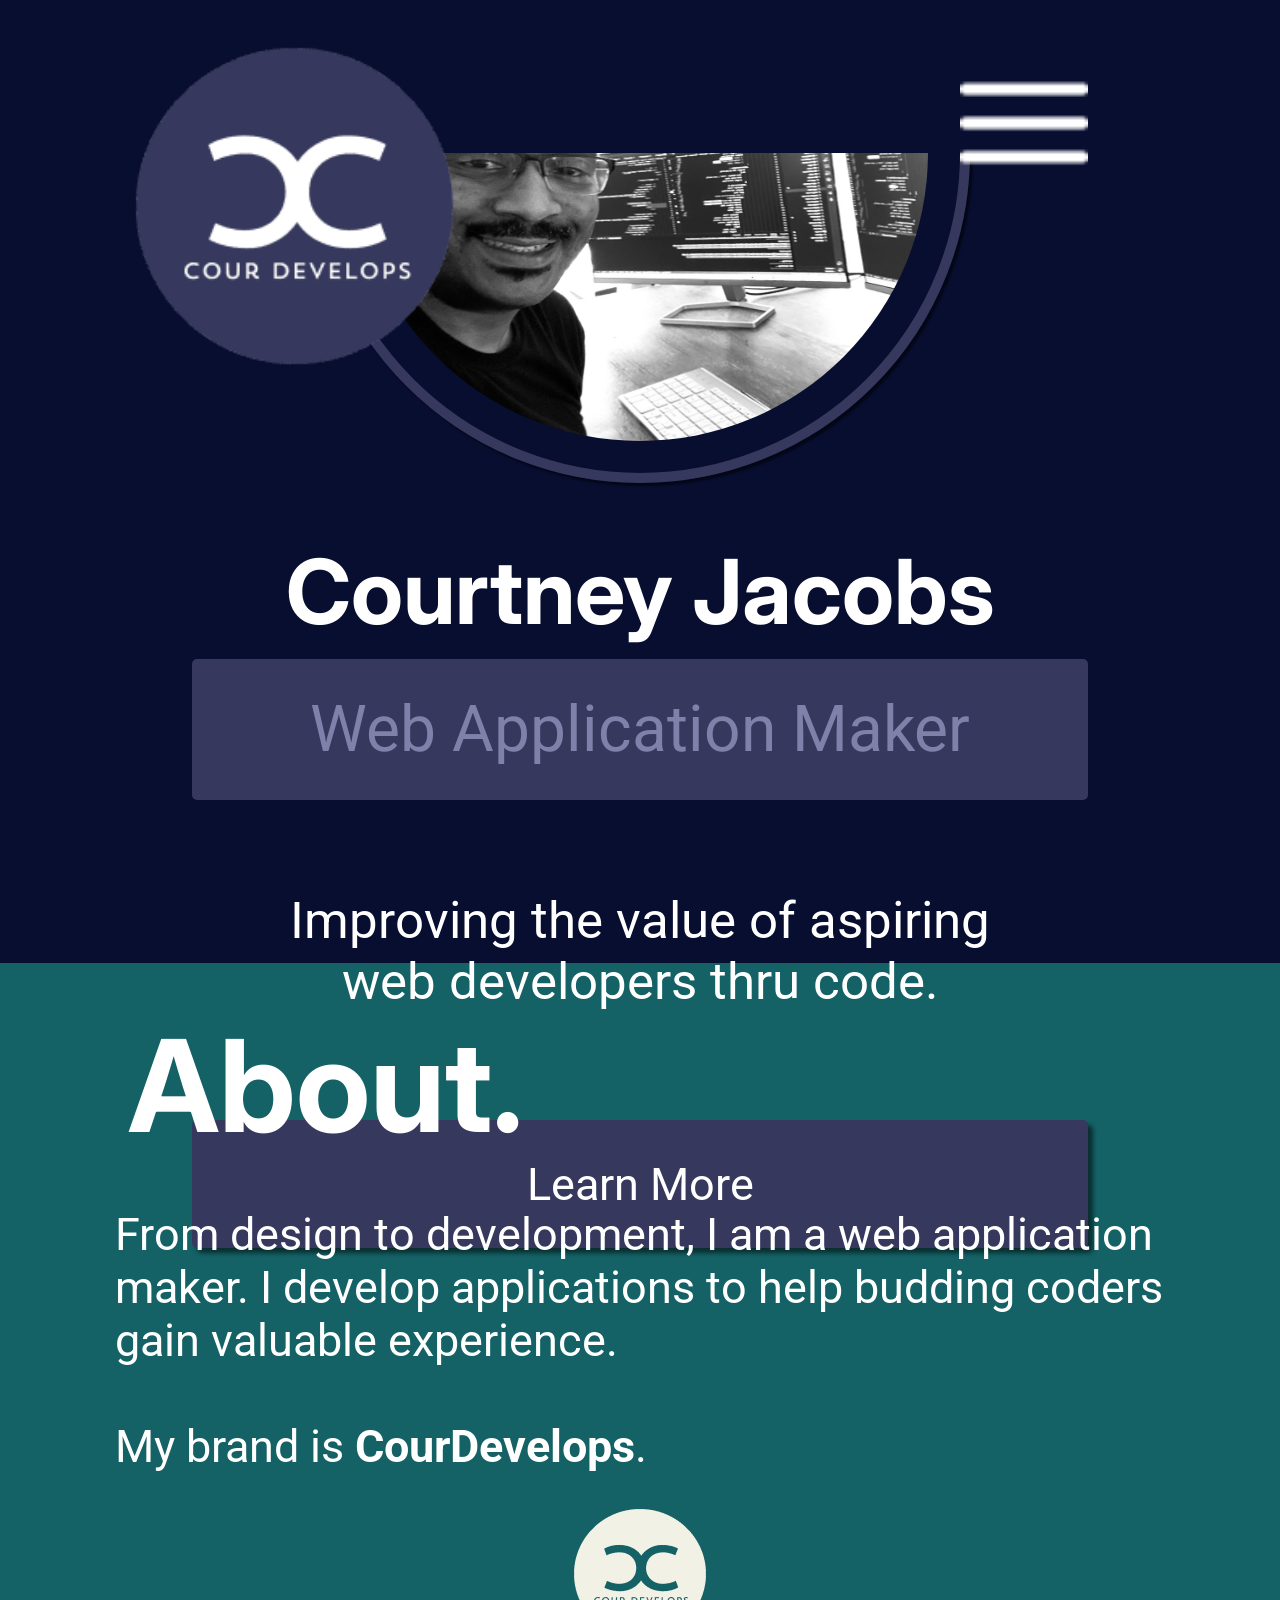
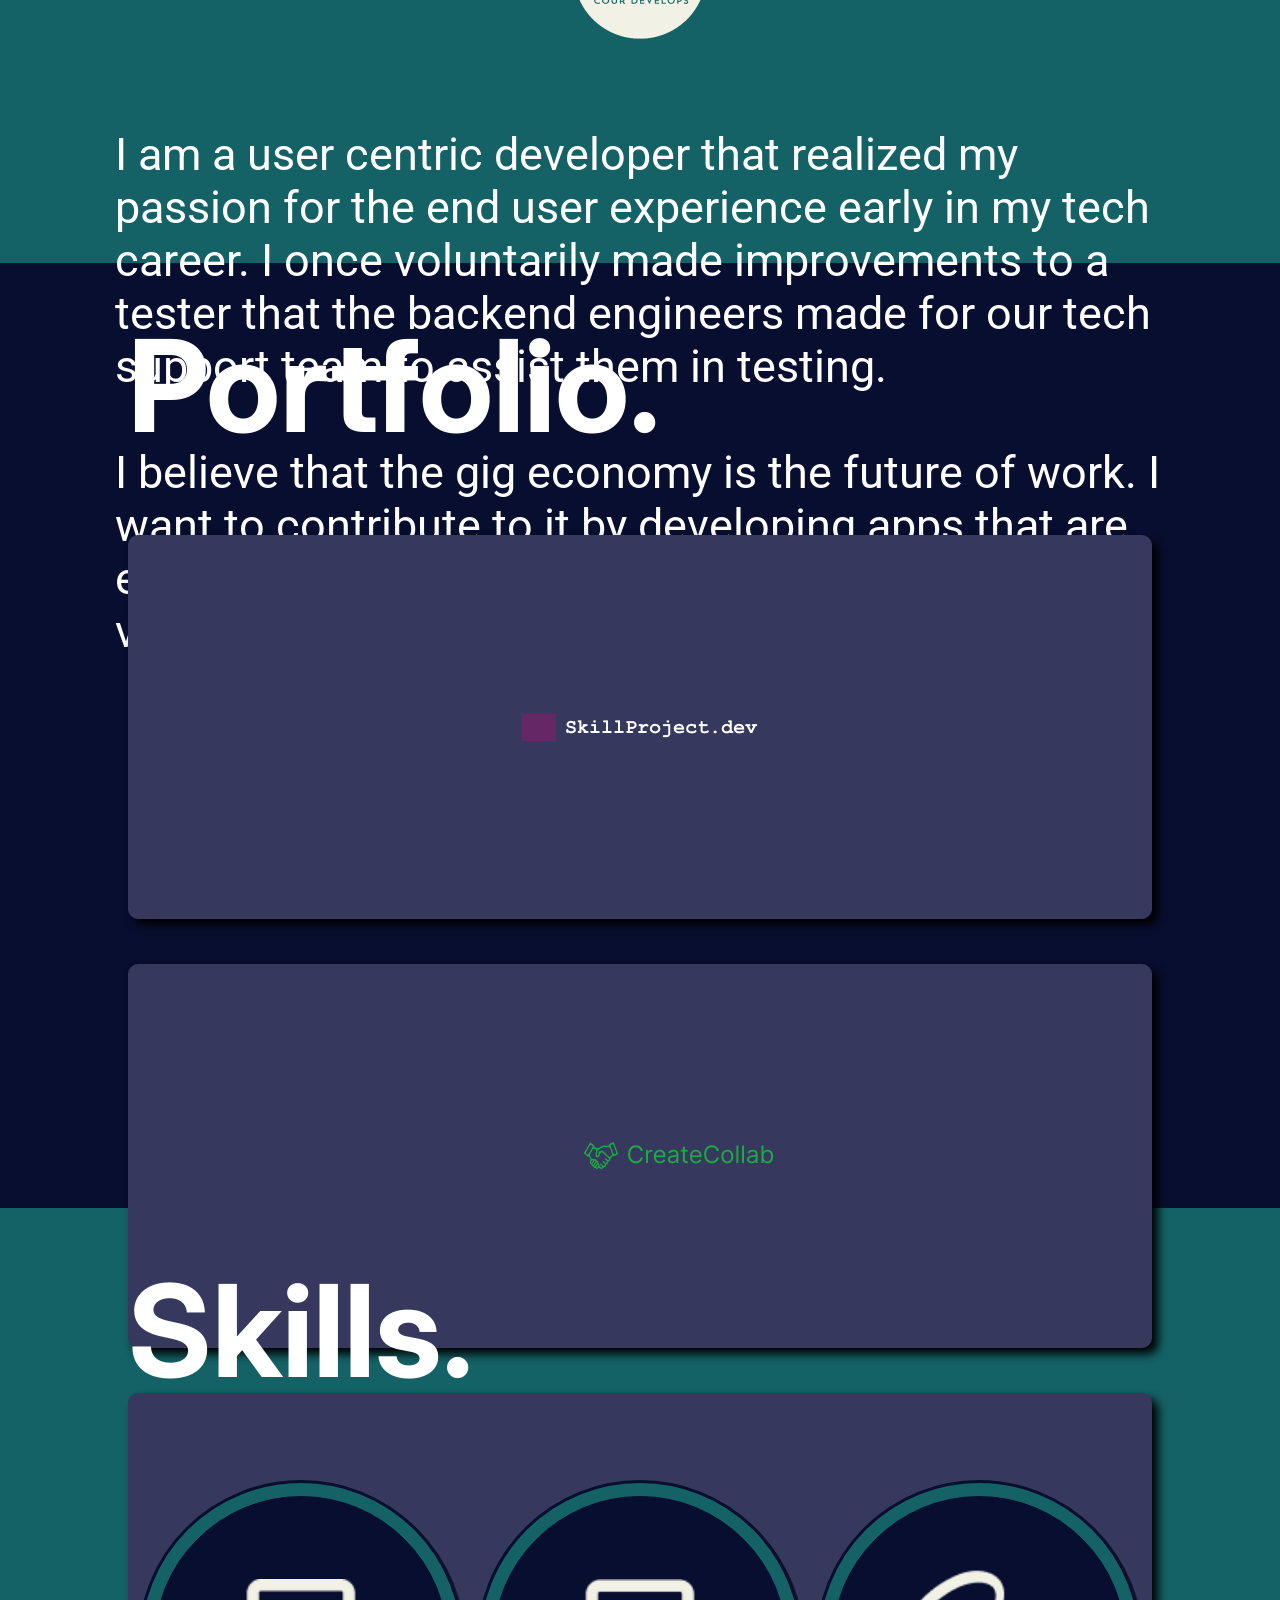
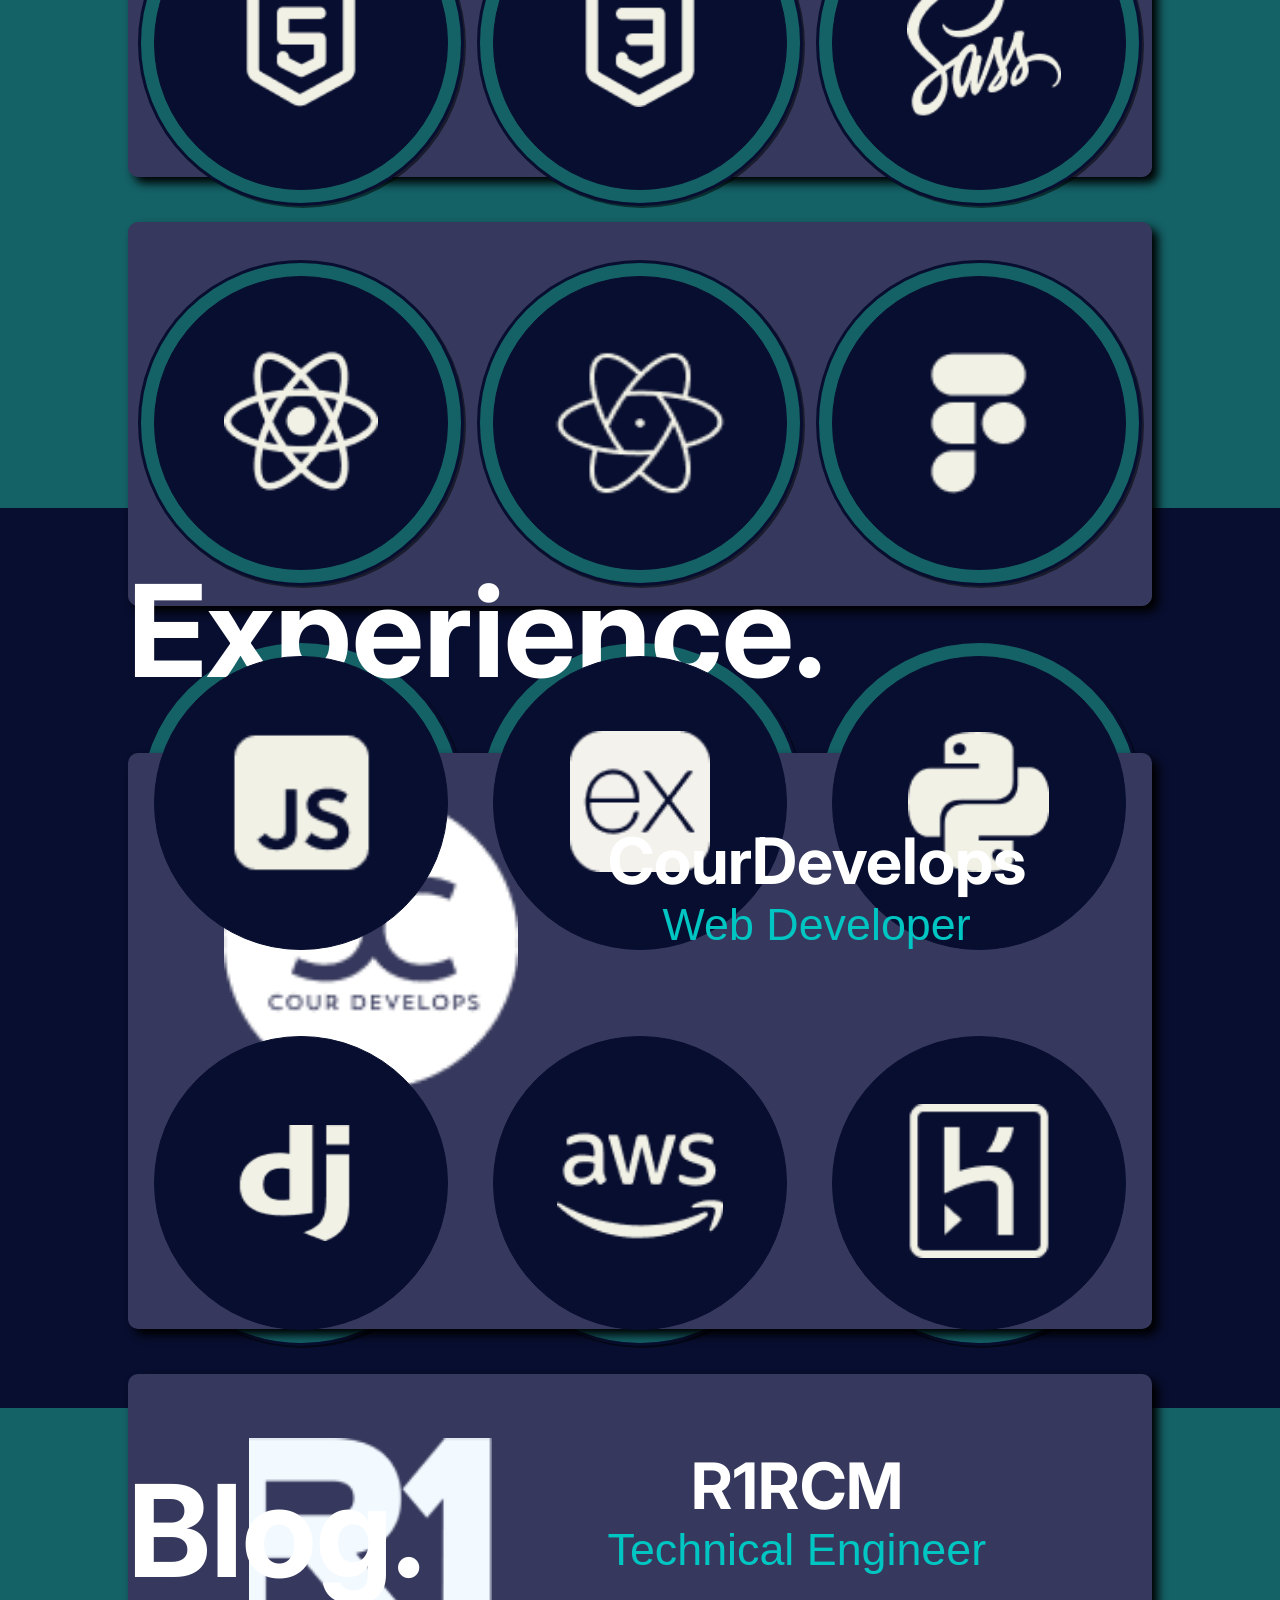
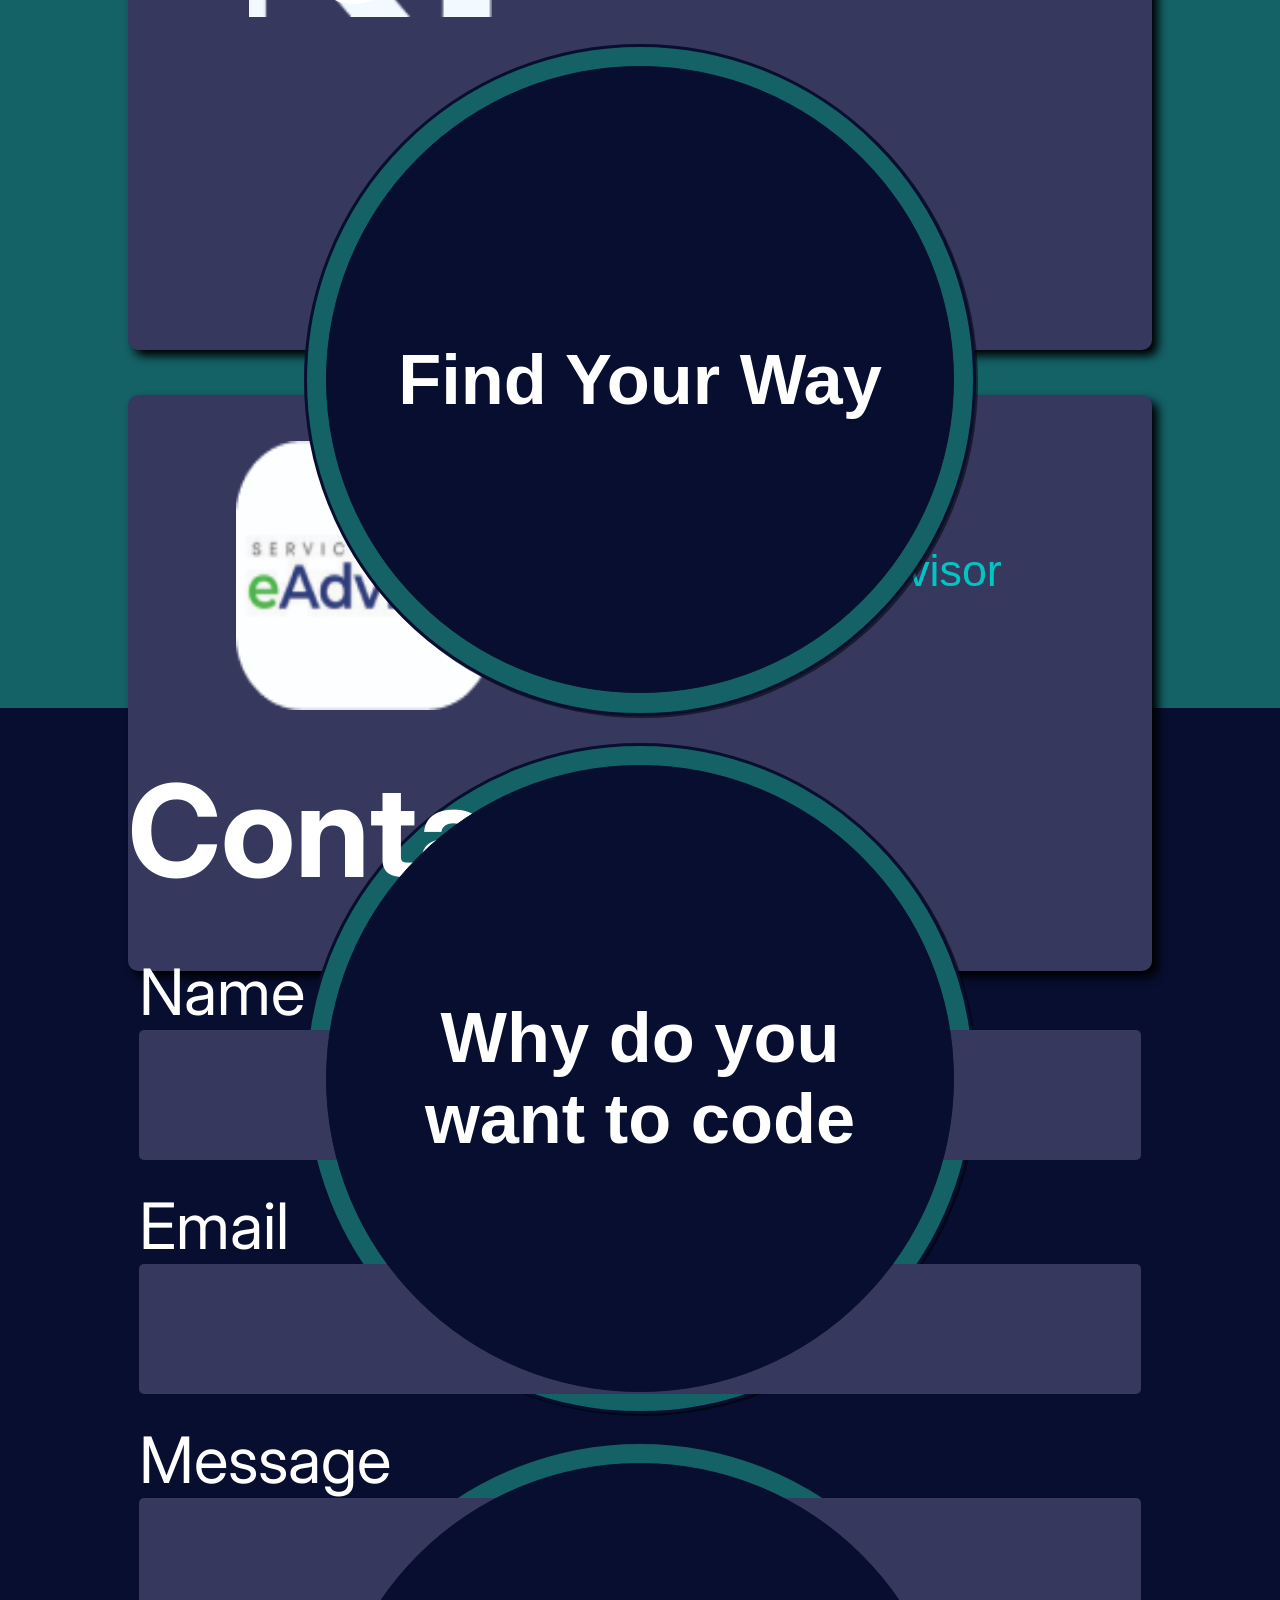
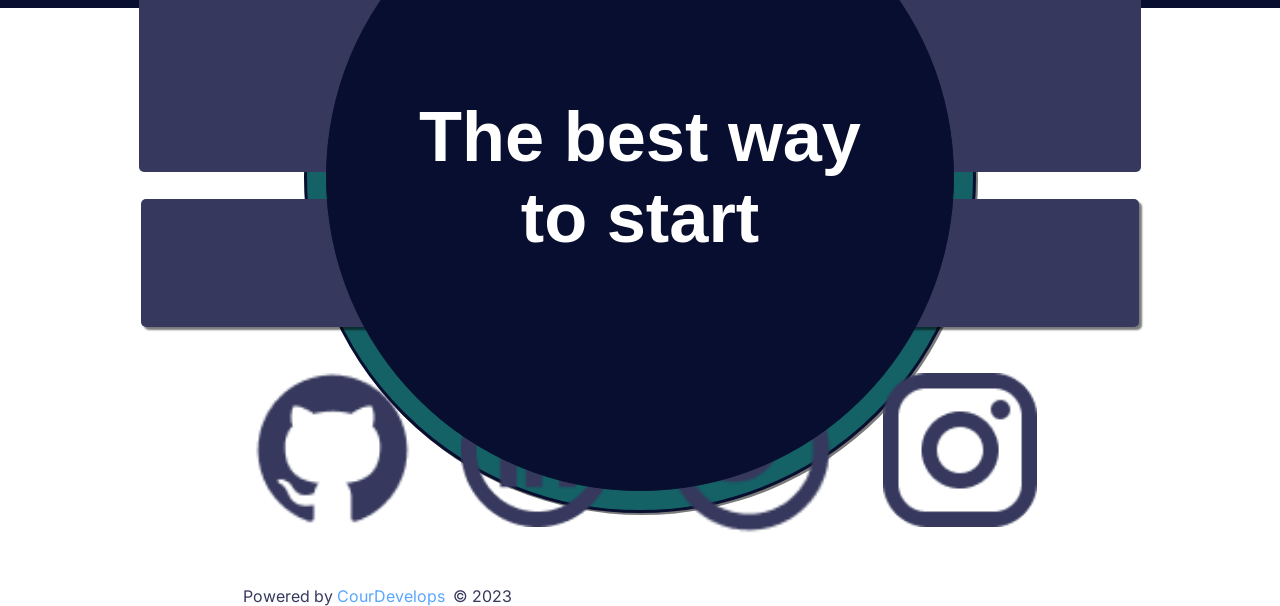
==== index.html @ bd3b2f65 "skills buttons done" ====
<!DOCTYPE html>
<html lang="en">
<head>
    <meta charset="UTF-8">
    <meta name="viewport" content="width=device-width, initial-scale=1.0">
    <title>Sticky NavBar</title>

    <!-- CSS -->
    <link rel="stylesheet" href="style.css">
</head>
<body class="whole_body">

    <div class="container" id="whole_page">
        <!-- The Navbars -->
        <!-- The Main NavBar -->
        <nav class="the_top_nav">
            <div class="nav_top_contents">
                <img src="./img/Courdevelops 4.png" id="courdevs_top_logo" alt="courdevs_top_logo">
                 <div class="you">
                    <p id="name">Courtney Jacobs</p>
                    <div class="desc_menu_box">
                        <p id="job_description">Web Application Maker</p>
                    </div>   
                </div>
                <img src="./img/hamburger.png" id="top_hamburger" alt="top_hamburger">
            </div>
        </nav>

        <!-- Section One -->
        <div class="section_one">
            <!-- <div class="home_page_logo">
                <img src="./img/Courdevelops 4.png" id="courdevs_top_logo" alt="courdevs_top_logo">
            </div> -->
            <div class="section_one_headshot">
                <img src="./img/headshot/screensshot2.jpg" id="home_headshot" alt="headshot">
                <div class="back_circle"></div>
            </div>
            <div class="section_one_content">
                <div class="home_name">
                    <h1>Courtney Jacobs</h1>
                </div>
                <div class="job_description">
                    <p>Web Application Maker</p>
                </div>
                <div class="my_mantra">
                    <p>Improving the value of
                        aspiring <br> web developers thru code.</p>
                </div>
                <button class="learn_more">
                    <a href="#about_section">Learn More</a>
                </button>
            </div>
        </div>
        <!-- Section Two -->
        <div class="section_two" id="about_section">
            <div class="section_two_top">
                <h1 class="about_title">About.</h1>
            </div>

            <div class="section_two_bottom">
                <!-- Content -->
                <div class="about_content">
                    <!-- <p>
                        From design to development.  I code to create apps that help those looking
                        to break into the tech industry gain valuable experience.
                    </p> -->

                    <p>From design to development, I am a web application maker.
                        I develop applications to help budding coders gain valuable
                        experience.  
                    </p>

                    <!-- <p>Ever since I made my first crypto price scrapper with Python
                        I was hooked on web development.  Since then I've taught myself
                        the span of web development, mostly frontend. 
                    </p> -->
                    <br>
                    <p>
                        My brand is <b>CourDevelops</b>.
                    </p>
                    <!-- CourDevs Logo Div -->
                    <!-- Logo -->
                    <div class="about_page_Logo">
                        <img src="./img/CourdevelopsAbout.png" alt="CourDevelops">
                    </div>
                    <!-- Para One -->
                    <!-- <p>I'm a liason between the technical staff and non-technical staff.</p><br> -->
                    <!-- Para Two -->
                    <!-- <p>Attained my bachelors degree in computer science in 2016.
                        taught my self and invested in my learning and building
                        projects every day over the last 3 years.
                    </p> -->
                    <p>
                        <br>
                        I am a user centric developer that realized my passion for the end user experience
                        early in my tech career. I once voluntarily made improvements to a tester that the 
                        backend engineers made for our tech support team to assist 
                        them in testing. <br><br> I believe that the gig economy is the future of work. 
                        I want to contribute to it by developing apps that are easy to use 
                        and help budding web developers gain valuable work experience.
                    </p>
                </div>

                <!-- Download Resume Div -->
                <div class="resume_button_div">   
                    <a target="_blank" href="https://drive.google.com/file/d/1fNGMQrfBj7duj0bHxjabPN9FZ5sEQWxp/view?usp=drive_link" id="dload_resume">Download Resume</a>             
                </div>
            </div>
        </div>
        <!-- Section Three -->
        <div class="section_three">
            <div class="section_three_top">
                <h1 class="about_title">Portfolio.</h1>
            </div>
            
            <div class="section_three_bottom">
                <div class="portfolio_squares">
                    <!-- The Project Descriptions -->
                    <!-- /////////////////////////////////////// -->
                    <!-- /////////////////////////////////////// -->
                    <!-- /////////////////////////////////////// -->
                    <!-- /////////////////////////////////////// -->
                    <!-- /////////////////////////////////////// -->
                    <!-- /////////////////////////////////////// -->
                    <!-- /////////////////////////////////////// -->
                     <!-- App 1 Description -->
                     <div class="app1content">
                        <div class="app1description">
                            <!-- The App Logo -->
                            <header class="app1_logo">
                                <img src="/img/Projects/SkillProjectLogo.png" id="skill_project_img" alt="skill_project">
                            </header>
                            <!-- The App description -->
                            <div class="app1_description">
                                <p>This is an app that does cool stuff</p>
                            </div>
                            <!-- The App tech circles -->
                            <div class="app1_technologies">
                                <p>Technologies Used:</p>
                                <div class="technology_circles_portfolio">
                                    <div class="tech_1">
                                        <img src="/img/petiteicons/petitereact.png" class="react_app1" alt="react">
                                        <p class="app_circle_descriptions">React</p>
                                    </div>
                                    <div class="tech_2">
                                        <img src="/img/petiteicons/petiteexpressjs.png" id="express_tech_circle" alt="react">
                                        <p class="app_circle_descriptions">Express</p>
                                    </div>
                                    <div class="tech_3">
                                        <img src="/img/petiteicons/petitefirebase.png" class="react_app1" alt="react-native">
                                        <p class="app_circle_descriptions">Firebase</p>
                                    </div>
                                </div>
                            </div>
                            <!-- The App Accomplishments -->
                            <div class="app1_accomplishments">
                                <div class="accomp_list">
                                    <ul>
                                        <li id="accomp_header">Accomplishments:</li>
                                        <li>First Accomplishment</li>
                                        <li>Second Accomplishment</li>
                                        <li>Third Accomplishment</li>
                                        <li>Fourth Accomplishment</li>
                                        <li>Fifth Accomplishment</li>
                                    </ul>
                                </div>
                            </div>
                            <!-- The App Links -->
                            <div class="app1_links">
                                <!-- Github Circle -->
                                <a href="#" class="github_link">
                                    <img src="/img/socials/GreenSocials/github_green.png" id="github_app_link" alt="github">
                                </a>
                                <!-- Link Circle -->
                                <a href="#" class="link_link">
                                    <img src="/img/socials/GreenSocials/world_link_green.png" id="link_app_link" alt="link">
                                </a>
                            </div>
                        </div>
                        <!-- Back Arrow -->
                        <button class="app1_back_arrow">
                            <img src="/img/arrows/grey_back_arrow.png" id="back_arrow" alt="back_arrow">
                        </button>
                    </div>
                    <!-- /////////////////////////////////////// -->
                    <!-- /////////////////////////////////////// -->
                    <!-- /////////////////////////////////////// -->
                    <!-- /////////////////////////////////////// -->
                    <!-- /////////////////////////////////////// -->
                    <!-- /////////////////////////////////////// -->
                    <!-- /////////////////////////////////////// -->
                    <!-- App 2 Description -->
                    <div class="app2content">
                        <div class="app2description">
                            <p>App 2 Description</p>
                        </div>
                    </div>
                    <!-- App 3 Description -->
                    <div class="app3content">
                        <div class="app3description">
                            <p>App 3 Description</p>
                        </div>
                    </div>
                    <!-- App 4 Description -->
                    <div class="app4content">
                        <div class="app4description">
                            <p>App 4 Description</p>
                        </div>
                    </div>
                    <!-- The Project Squares -->
                    <!-- App 1 Button -->
                    <!-- /////////////////////////////////////// -->
                    <!-- /////////////////////////////////////// -->
                    <!-- /////////////////////////////////////// -->
                    <!-- /////////////////////////////////////// -->
                    <!-- /////////////////////////////////////// -->
                    <!-- /////////////////////////////////////// -->
                    <!-- /////////////////////////////////////// -->
                    <button class="portfolio_square" id="app_1">
                        <!-- App 1 Top -->
                        <div class="app">
                            <img src="./img/Projects/SkillProjectLogo.png" id="skill_project" alt="skill_project">
                        </div>
                    </button>
                    <button class="portfolio_square" id="app_2">
                        <div class="app">
                            <img src="./img/Projects/CreateCollab.png" id="create_collab" alt="create_collab">
                        </div>
                    </button>
                    <button class="portfolio_square" id="app_3">
                        <div class="app">
                            <img src="./img/Projects/MSY.png" id="msy" alt="MSY">
                        </div>
                    </button>
                    <button class="portfolio_square" id="app_4">
                        <div class="app">
                            <img src="./img/Projects/WorkflowApp.png" id="workflow_app" alt="workflow_app">
                        </div>
                    </button>
                </div>
            </div>
        </div>
        <!-- Section Four -->
        <div class="section_four">
            <div class="section_four_top">
                <h1 class="skills_title">Skills.</h1>
            </div>

            <div class="section_four_bottom">

                <!-- Responsive Design Div -->
                <div class="responsive_design_div">
                    <!-- Skills Circles Div -->
                    <div class="responsive_design_circles">

                        <!-- HTML Circles -->
                        <div class="skill_circle">
                            <!-- Outer Background Circle -->
                                <!-- Green w Blue Border -->
                            <div class="skill_back"></div>
                            <!-- Front HTML -->
                                 <!-- Blue -->
                            <button class="skill_front" id="html_skill">
                                <img src="./img/skills/frontend/whiteicons/html52.png" class="shield" id="html" alt="html">
                                <div id="html_description">HTML5</div>
                            </button>
                        </div>

                        <!-- CSS -->
                        <div class="skill_circle">
                            <!-- Outer Background Circle -->
                                <!-- Green w Blue Border -->
                            <div class="skill_back"></div>
                            <!-- Front CSS -->
                                 <!-- Blue -->
                            <button class="skill_front" id="css_skill">
                                <img src="./img/skills/frontend/whiteicons/css32.png" class="shield" id="css" alt="css">
                                <div id="css_description">CSS3</div>
                            </button>
                        </div>

                        <!-- SASS -->
                        <div class="skill_circle">
                            <!-- Outer Background Circle -->
                                <!-- Green w Blue Border -->
                            <div class="skill_back"></div>
                            <!-- Front SASS -->
                                 <!-- Blue -->
                            <button class="skill_front" id="sass_skill">
                                <img src="./img/skills/frontend/whiteicons/sass2.png" id="sass" alt="sass">
                                <div id="sass_description">Sass</div>
                            </button>
                        </div>
                    </div>
                    
                        <!-- Responsive Design Title and UnderLine -->
                        <!-- <div class="responsive_design_underline"> -->
                            <!-- Title -->
                            <!-- <div class="responsive_title_div">
                                <p class="responsive_title">Responsive Design</p>
                                <hr class="skills_underline"></hr>
                            </div> -->
                        <!-- </div> -->
                    
                </div>

                <!-- User Interface Div -->
                <div class="user_interface_div">
                    <!-- Skills Circles Div Two -->
                    <div class="user_interface_circles">
                        <!-- REACT Circle -->
                        <div class="skill_circle">
                            <!-- Outer Background Circle -->
                                <!-- Green w Blue Border -->
                            <div class="skill_back"></div>
                            <!-- Front REACT -->
                                 <!-- Blue -->
                            <button class="skill_front" id="react_skill">
                                <img src="./img/skills/frontend/whiteicons/react.png" id="react" alt="reactjs">
                                <div id="react_description">React</div>
                            </button>
                        </div>

                        <!-- NATIVE -->
                        <div class="skill_circle">
                            <!-- Outer Background Circle -->
                                <!-- Green w Blue Border -->
                            <div class="skill_back"></div>
                            <!-- Front NATIVE -->
                                 <!-- Blue -->
                            <button class="skill_front" id="react_native_skill">
                                <img src="./img/skills/frontend/whiteicons/native.png" id="react_native" alt="native">
                                <div id="react_native_description">React <br> Native</div>
                            </button>
                        </div>

                        <!-- FIGMA -->
                        <div class="skill_circle">
                            <!-- Outer Background Circle -->
                                <!-- Green w Blue Border -->
                            <div class="skill_back"></div>
                            <!-- Front SASS -->
                                 <!-- Blue -->
                            <button class="skill_front" id="figma_skill">
                                <img src="./img/skills/frontend/whiteicons/figma.png" id="figma" alt="figma">
                                <div class="description" id="figma_description">Figma</div>
                            </button>
                        </div>
                    </div>
                     <!-- User Interface Title and UnderLine -->
                     <!-- <div class="user_interface_underline"> -->
                        <!-- Title -->
                        <!-- <div class="user_interface_div">
                            <p class="user_interface_title">User Interface</p>
                            <hr class="skills_underline"></hr>
                        </div> -->
                    <!-- </div> -->
                </div>

                <!-- Scripting Div -->
                <div class="scripting_div">
                    <!-- Skills Circles Div Three -->
                    <div class="scripting_circles">
                        <!-- JAVASCRIPT Circle -->
                        <div class="skill_circle">
                            <!-- Outer Background Circle -->
                                <!-- Green w Blue Border -->
                            <div class="skill_back"></div>
                            <!-- Front REACT -->
                                 <!-- Blue -->
                            <button class="skill_front" id="javascript_skill">
                                <img src="./img/skills/frontend/whiteicons/javascript.png" id="javascript" alt="javascript">
                                <div class="description" id="javascript_description">JavaScript</div>
                            </button>
                        </div>

                        <!-- EXPRESS JS -->
                        <div class="skill_circle">
                            <!-- Outer Background Circle -->
                                <!-- Green w Blue Border -->
                            <div class="skill_back"></div>
                            <!-- Front SASS -->
                                 <!-- Blue -->
                            <button class="skill_front" id="expressjs_skill">
                                <img src="./img/skills/backend/whiteicons/expressjs.png" id="expressjs" alt="expressjs">
                                <div id="expressjs_description">ExpressJS</div>
                            </button>
                        </div>

                        <!-- PYTHON -->
                        <div class="skill_circle" id="python_skill">
                            <!-- Outer Background Circle -->
                                <!-- Green w Blue Border -->
                            <div class="skill_back"></div>
                            <!-- Front PYTHON -->
                                 <!-- Blue -->
                            <button class="skill_front" id="python_skill">
                                <img src="./img/skills/backend/whiteicons/python.png" id="python" alt="python">
                                <div id="python_description">Python</div>
                            </button>
                        </div>
                    </div>

                    <!-- Scripting Title and UnderLine -->
                    <!-- <div class="user_interface_underline"> -->
                        <!-- Title -->
                        <!-- <div class="user_interface_div">
                            <p class="scripting_title">Scripting</p>
                            <hr class="skills_underline"></hr>
                        </div> -->
                    <!-- </div> -->
                </div>

                <!-- Backend -->
                <div class="backend_div">
                    <!-- Skills Circles Div Four -->
                    <div class="backend_circles">
                        <!-- DJANGO -->
                        <div class="skill_circle">
                            <!-- Outer Background Circle -->
                                <!-- Green w Blue Border -->
                            <div class="skill_back"></div>
                            <!-- Front DJANGO -->
                                <!-- Blue -->
                            <button class="skill_front" id="django_skill">
                                <img src="./img/skills/backend/whiteicons/django.png" id="django" alt="django">
                                <div id="django_description">Django</div>
                            </button>
                        </div>

                        <!-- HEROKU -->
                        <div class="skill_circle">
                            <!-- Outer Background Circle -->
                                <!-- Green w Blue Border -->
                            <div class="skill_back"></div>
                            <!-- Front AWS -->
                                <!-- Blue -->
                            <button class="skill_front" id="aws_skill">
                                <img src="./img/skills/backend/whiteicons/aws.png" id="aws" alt="aws">
                                <div id="aws_description">AWS</div>
                            </button>
                        </div>

                        <!-- AWS -->
                        <div class="skill_circle">
                            <!-- Outer Background Circle -->
                                <!-- Green w Blue Border -->
                            <div class="skill_back"></div>
                            <!-- Front HEROKU -->
                                <!-- Blue -->
                            <button class="skill_front" id="heroku_skill">
                                <img src="./img/skills/backend/whiteicons/heroku.png" id="heroku" alt="heroku">
                                <div id="heroku_description">Heroku</div>
                            </button>
                        </div>
                    </div>
                    <!-- Backend Title and UnderLine -->
                    <!-- <div class="backend_underline"> -->
                        <!-- Title -->
                        <!-- <div class="backend_div">
                            <p class="backend_title">Backend</p>
                            <hr class="skills_underline"></hr>
                        </div> -->
                    <!-- </div> -->
                </div>

            </div>
        </div>
        <!-- Section Five -->
        <div class="section_five">
            <div class="section_five_top">
                <h1 class="experience_title">Experience.</h1>
            </div>

            <div class="section_five_bottom">
                <!-- Experience Boxes -->
                <button class="experience_box" id="courdevelops_button">
                    <!-- Courdevs -->
                    <!-- Logo -->
                    <div class="courdevelops_logo">
                        <img src="./img/CourdevelopsWhite.png" id="courdevelops" alt="courdevelops">
                    </div>
                    <!-- Line -->
                    <!-- <div class="vl"></div> -->
                    <!-- Description -->
                    <div class="courdevelops_description">
                        <!-- Main Description -->
                        <div class="main_description">
                            <h1>CourDevelops</h1>
                            <p>Web Developer</p>
                        </div>
                        <!-- The Job Description -->
                        <div class="detailed_description">
                            <div class="courdevelops_dates">
                                <h1>Dates:</h1>
                                <p>March 2020 - Present</p>
                            </div>
                            <div class="courdevelops_duties">
                                <h1>Duties:</h1>
                                <p>SPA Development</p>
                                <p>UX/UI Design</p>
                                <p>APIs</p>
                            </div>
                        </div>
                    </div>
                </button>
                <button class="experience_box">
                    <!-- RCR1M -->
                    <!-- Logo -->
                    <div class="r1rcm_logo">
                        <img src="./img/experience/past jobs/R1 1.png" id="r1rcm" alt="r1rcm">
                    </div>
                    <!-- Line -->
                    <!-- <div class="vl" id="r1rcm_vl"></div> -->
                    <!-- Description -->
                    <div class="r1rcm_description">
                        <div class="main_description">
                            <h1>R1RCM</h1>
                            <p>Technical Engineer</p>
                        </div>
                    </div>
                </button>
                <button class="experience_box">
                    <!-- SLEA -->
                    <!-- Logo -->
                    <div class="slea_logo">
                        <img src="./img/experience/past jobs/SLEA.png" id="slea" alt="slea">
                    </div>
                    <!-- Line -->
                    <!-- <div class="vl"></div> -->
                    <!-- Description -->
                    <div class="slea_description">
                        <div class="main_description">
                            <h1>SLEA</h1>
                            <p>Technical Supervisor</p>
                        </div>
                    </div>
                </button>
            </div>
        </div>
        <!-- Section Six -->
        <div class="section_six">
            <div class="section_six_top">
                <h1 class="blog_title">Blog.</h1>
            </div>

            <div class="section_six_bottom">
                <!-- The Blog Slide Ins -->
                <!-- /////////////////////////////////////// -->
                <!-- /////////////////////////////////////// -->
                <!-- /////////////////////////////////////// -->
                <!-- /////////////////////////////////////// -->
                <!-- /////////////////////////////////////// -->
                <!-- /////////////////////////////////////// -->
                <!-- /////////////////////////////////////// -->
                <!-- BLOG 1 SLIDE IN -->
                <div class="blog1content">
                    <div class="blog1outline">
                        <div class="top_blog_circle_back">
                            <div class="top_blog_circle_front">
                                <h2>Find Your Way</h2>
                                <p>Courtney Jacobs</p>
                                <p>//May 20, 2023</p>
                            </div>
                        </div>
                        <!-- Blog 1 Content -->
                        <div class="blog_one_content_outline">
                            <div class="blog_one_content">
                                <p>This is the Content.  It's some sentences</p>
                                <p>This is the Content.  It's some sentences</p>
                                <p>This is the Content.  It's some sentences</p>
                                <p>This is the Content.  It's some sentences</p>
                                <p>This is the Content.  It's some sentences</p>
                                <p>This is the Content.  It's some sentences</p>
                                <p>This is the Content.  It's some sentences</p>
                                <p>This is the Content.  It's some sentences</p>
                                <p>This is the Content.  It's some sentences</p>
                                <p>This is the Content.  It's some sentences</p>
                                <p>This is the Content.  It's some sentences</p>
                                <p>This is the Content.  It's some sentences</p>
                                <p>This is the Content.  It's some sentences</p>
                                <p>This is the Content.  It's some sentences</p>
                                <p>This is the Content.  It's some sentences</p>
                                <p>This is the Content.  It's some sentences</p>
                                <p>This is the Content.  It's some sentences</p>
                                <p>This is the Content.  It's some sentences</p>
                                <p>This is the Content.  It's some sentences</p>
                                <p>This is the Content.  It's some sentences</p>
                                <p>This is the Content.  It's some sentences</p>
                                <p>This is the Content.  It's some sentences</p>
                                <p>This is the Content.  It's some sentences</p>
                                <p>This is the Content.  It's some sentences</p>
                                <p>This is the Content.  It's some sentences</p>
                                <p>This is the Content.  It's some sentences</p>
                                <p>This is the Content.  It's some sentences</p>
                                <p>This is the Content.  It's some sentences</p>
                                <p>This is the Content.  It's some sentences</p>
                                <p>This is the Content.  It's some sentences</p>
                                <p>This is the Content.  It's some sentences</p>
                                <p>This is the Content.  It's some sentences</p>
                                <p>This is the Content.  It's some sentences</p>
                                <p>This is the Content.  It's some sentences</p>
                                <p>This is the Content.  It's some sentences</p>
                                <p>This is the Content.  It's some sentences</p>
                                <p>This is the Content.  It's some sentences</p>
                                <p>This is the Content.  It's some sentences</p>
                                <p>This is the Content.  It's some sentences</p>
                                <p>This is the Content.  It's some sentences</p>
                                <p>This is the Content.  It's some sentences</p>
                                <p>This is the Content.  It's some sentences</p>
                                <p>This is the Content.  It's some sentences</p>
                                <p>This is the Content.  It's some sentences</p>
                                <p>This is the Content.  It's some sentences</p>
                            </div>
                        </div>
                        <!-- Bottom 1 Circle -->
                        <div class="bottom_blog_circle_back">
                            <div class="front_blog_circle_front">
                                <div class="blog_socials">
                                    <img src="/img/socials/WhiteSocials/twitterWhite.png" id="twitter" alt="twitter">
                                    <img src="/img/socials/WhiteSocials/linkedinWhite.png" id="linkedin" alt="linkedin">
                                    <img src="/img/socials/WhiteSocials/share-circle.png" id="share" alt="share">
                                </div>
                            </div>
                        </div>
                        <!-- Blog Back Arrow -->
                        <button class="blog_back_arrow">
                            <img src="/img/arrows/mainblue_back_arrow.png" id="blog_back_arrow" alt="blog_back_arrow">
                        </button>
                    </div>
                </div>
                 <!-- /////////////////////////////////////// -->
                <!-- /////////////////////////////////////// -->
                <!-- /////////////////////////////////////// -->
                <!-- /////////////////////////////////////// -->
                <!-- /////////////////////////////////////// -->
                <!-- /////////////////////////////////////// -->
                <!-- /////////////////////////////////////// -->
                <!-- Blog Circles -->
                <!-- BLOG CIRCLE ONE -->
                <div class="blog_circle">
                    <div class="blog_circle_back">
                        <button class="blog_circle_front" id="blog_one">
                            <h1>Find Your Way</h1>
                        </button>
                    </div>
                </div>
                <!-- line connector -->
                <!-- <div class="vl"></div> -->
                <div class="blog_circle">
                    <div class="blog_circle_back">
                        <button class="blog_circle_front" id="blog_two">
                            <h1>Why do you <br> want to code</h1>
                        </button>
                    </div>
                </div>
                <!-- line connector -->
                <!-- <div class="vl"></div> -->
                <div class="blog_circle">
                    <div class="blog_circle_back">
                        <button class="blog_circle_front" id="blog_three">
                            <h1>The best way <br> to start</h1>
                        </button>
                    </div>
                </div>
            </div>
        </div>
        <!-- Section Seven -->
        <div class="section_seven">
            <div class="section_seven_top">
                <h1 class="contact_title">Contact.</h1>
            </div>

            <div class="section_seven_bottom">
                <form action="#">
                    <!-- Name -->
                    <div class="input_div">
                        <label for="name">Name</label>
                        <input type="text" name="name" id="name">
                    </div>
                    <!-- Email -->
                    <div class="input_div">
                        <label for="email">Email</label>
                        <input type="email" name="email" id="email">
                    </div>
                    <!-- Message -->
                    <div class="input_div">
                        <label for="message">Message</label>
                        <textarea name="message" id="message" cols="30" rows="10"></textarea>
                    </div>
                    <!-- SUBMIT BUTTON -->
                    <div class="submit_button">
                        <button onclick="sendMail()" id="submitemail">
                            <p>Submit</p>
                        </button>
                    </div>
                </form>
                
                <!-- Socials -->
                
                <!-- POWERED BY -->
                <div class="poweredby">
                    <!-- <img src="./img/logo/grey_logo_courdevelops.png" alt="Logo"> -->
                    <small>
                        <div class="tabletsocials">
                            <!-- SOCIALS MOBILE -->
                            <a target="_blank" href="https://github.com/courthub74"><img id="github" src="./img/socials/PurpleSocials/GithubPurple.png" alt="github"></a>
                            <a target="_blank" href="https://www.linkedin.com/in/courtney-jacobs-develops/"><img id="linkedin" src="./img/socials/PurpleSocials/LinkedinPurple.png" alt="linkedin"></a>
                            <a target="_blank" href="https://twitter.com/CourDevelops"><img id="twitter" src="./img/socials/PurpleSocials/TwitterPurple.png" alt="twitter"></a>
                            <a target="_blank" href="https://instagram.com/courtj_135"><img id="instagram" src="./img/socials/PurpleSocials/InstagramPurple.png" alt="instagram"></a>
                        </div>
                        <div class="copyrights">
                            <!-- <img src="./img/logo/grey_logo_courdevelops.png" alt="Logo"> -->
                            <p>Powered by&nbsp<span class="courdev">CourDevelops</span> &nbsp <p>&copy; 2023</p></p>
                        </div>
                    </small>
                </div>
            </div>
        </div>
    </div>
    

    <!-- JS -->

    <!-- Preload -->
    <!-- <script src="windowload.js"></script> -->
    <!-- NavBar -->
    <script src="navbar.js"></script>
    <!-- Portfolio buttons -->
    <script src="portfolio.js"></script>
    <!-- Skills Buttons -->
    <script src="skillsbuttons.js"></script>
    <!-- Experience Buttons -->
    <script src="experiencebuttons.js"></script>
    <!-- Blog Buttons -->
    <script src="blogbutttons.js"></script>
</body>
</html>
---- style.css ----
@import url("https://fonts.googleapis.com/css2?family=Inter:wght@300;400;700&family=Julius+Sans+One&family=Roboto:wght@400&display=swap");
* {
  margin: 0;
  scroll-behavior: smooth;
  scroll-snap-type: y mandatory;
}
* body .container {
  background-color: #080E2F;
  margin: 0;
}
* body .container .the_top_nav {
  background-color: #080E2F;
  position: sticky;
  top: 0;
  width: 100%;
  z-index: 98;
  height: 17vh;
  transition: 1s all ease-in-out;
}
* body .container .the_top_nav .nav_top_contents {
  display: flex;
  justify-content: space-between;
}
* body .container .the_top_nav .nav_top_contents #courdevs_top_logo {
  width: 28w;
  height: 28vw;
  margin: 3vh 0 0 9vw;
  transition: 3s all ease-in-out;
}
* body .container .the_top_nav .nav_top_contents #courdevs_top_logo.dissapear {
  opacity: 0;
  transition: 1s all ease-in-out;
}
* body .container .the_top_nav .nav_top_contents .you {
  display: flex;
  flex-direction: column;
  justify-content: left;
  align-items: center;
  gap: 0.5vh;
  margin: 5vh 0 0 -55vw;
  opacity: 0;
  transition: 1s all ease-in-out;
}
* body .container .the_top_nav .nav_top_contents .you #name {
  color: white;
  font-size: 5vw;
  font-family: "Inter", sans-serif;
  font-weight: bold;
  margin: 0 0 0 0vw;
}
* body .container .the_top_nav .nav_top_contents .you .desc_menu_box {
  background-color: #36395D;
  padding: 2vw;
  border-radius: 5px;
}
* body .container .the_top_nav .nav_top_contents .you .desc_menu_box #job_description {
  color: #8081AA;
  font-size: 3.3vw;
  font-family: "Roboto", sans-serif;
}
* body .container .the_top_nav .nav_top_contents .you.appear {
  opacity: 1;
  transition: 1s all ease-in-out;
}
* body .container .the_top_nav .nav_top_contents #top_hamburger {
  width: 10vw;
  height: 10vw;
  margin: 6.5vh 15vw 0 0;
  transition: 1s all ease-in-out;
}
* body .container .the_top_nav .nav_top_contents #top_hamburger.dissapear {
  opacity: 0;
  transition: 1s all ease-in-out;
}
* body .container .the_top_nav.dissapear {
  opacity: 0;
  transition: 1s all ease-out;
}
* body .container .the_top_nav.appear {
  opacity: 1;
  transition: 0.7s all ease-in;
}
* body .container .the_nav.dissapear {
  opacity: 0;
  transition: 0.5s all ease-in-out;
}
* body .container .the_nav.scroll_up {
  opacity: 1;
}
* body .container .the_nav.top {
  opacity: 0;
  transition: 1s all ease-out;
}
* body .container .section_one {
  display: flex;
  flex-direction: column;
  justify-content: center;
  align-items: center;
  background-color: #080E2F;
  height: 90vh;
}
* body .container .section_one .section_one_headshot {
  display: flex;
  flex-direction: column;
  justify-content: center;
  align-items: center;
  margin: -20vh 0 0 0;
}
* body .container .section_one .section_one_headshot #home_headshot {
  width: 45vw;
  height: 45vw;
  border-radius: 50%;
  position: absolute;
}
* body .container .section_one .section_one_headshot .back_circle {
  width: 50vw;
  height: 50vw;
  border: 7px solid #8081AA;
  border: 10px solid #36395D;
  border-radius: 50%;
  box-shadow: 3px 3px 2px rgba(0, 0, 0, 0.521);
}
* body .container .section_one .section_one_content {
  display: flex;
  flex-direction: column;
  justify-content: center;
  align-items: center;
  margin: 6vh 0 0 0;
}
* body .container .section_one .section_one_content .home_name {
  margin: 0 0 1.5vh 0;
}
* body .container .section_one .section_one_content .home_name h1 {
  font-family: "Inter", sans-serif;
  color: white;
  font-size: 7vw;
}
* body .container .section_one .section_one_content .job_description {
  display: flex;
  justify-content: center;
  align-items: center;
  width: 70vw;
  height: 11vw;
  background-color: #36395D;
  border-radius: 5px;
}
* body .container .section_one .section_one_content .job_description p {
  font-family: "Roboto", sans-serif;
  color: #8081AA;
  font-size: 5vw;
}
* body .container .section_one .section_one_content .my_mantra {
  display: flex;
  margin: 10vh 0 0 0;
}
* body .container .section_one .section_one_content .my_mantra p {
  color: white;
  font-family: "Roboto", sans-serif;
  font-size: 4vw;
  text-align: center;
}
* body .container .section_one .section_one_content .learn_more {
  width: 70vw;
  height: 10vw;
  margin: 12vh 0 -15vh 0;
  border-radius: 5px;
  background-color: #36395D;
  border: none;
  box-shadow: 5px 5px 4px rgba(0, 0, 0, 0.521);
}
* body .container .section_one .section_one_content .learn_more a {
  color: #d9e2e2;
  color: white;
  text-decoration: none;
  font-family: "Roboto", sans-serif;
  font-size: 3.5vw;
}
* body .container .section_two {
  background-color: #146166;
  height: 100vh;
}
* body .container .section_two .section_two_top {
  display: flex;
}
* body .container .section_two .section_two_top .about_title {
  font-family: "Inter", sans-serif;
  font-size: 10vw;
  color: white;
  margin: 5vh 0 0 10vw;
}
* body .container .section_two .section_two_bottom {
  display: flex;
  flex-direction: column;
  align-items: center;
  margin: 5vh 0 0 0;
}
* body .container .section_two .section_two_bottom .about_content {
  width: 82%;
  color: white;
  font-family: "Roboto", sans-serif;
  font-size: 3.5vw;
}
* body .container .section_two .section_two_bottom .about_content .about_page_Logo {
  display: flex;
  justify-content: center;
  margin: 4vh 0 4vh 0;
}
* body .container .section_two .section_two_bottom .resume_button_div #dload_resume {
  border: 2px solid #507E81;
  border-radius: 5px;
  background-color: #507E81;
  box-shadow: 1px 1px 2px rgba(0, 0, 0, 0.521);
  box-shadow: 5px 5px 4px #0e3f42;
  margin: 4vh 0 0 0;
  width: 70vw;
  height: 10vw;
  color: white;
  text-decoration: none;
  display: flex;
  justify-content: center;
  align-items: center;
  font-family: "Inter", sans-serif;
}
* body .container .section_three {
  background-color: #080E2F;
  height: 100vh;
}
* body .container .section_three .section_three_top .about_title {
  font-family: "Inter", sans-serif;
  font-size: 10vw;
  color: white;
  margin: 5vh 0 0 10vw;
}
* body .container .section_three .section_three_bottom {
  display: flex;
  flex-direction: column;
  align-items: center;
  margin: 8vh 0 0 0;
}
* body .container .section_three .section_three_bottom .app1content {
  top: 0;
  left: 100%;
  width: 100%;
  z-index: 100;
  position: fixed;
  display: flex;
  flex-direction: column;
  justify-content: center;
  align-items: center;
  background-color: #080E2F;
  height: 100vh;
  transition: all 0.4s ease-out;
}
* body .container .section_three .section_three_bottom .app1content .app1description {
  border: 2px solid #36395D;
  background-color: #36395D;
  border-radius: 5px;
  flex-direction: column;
  width: 85%;
  height: 84vh;
  transition: ease-in 0.8s;
  display: flex;
  flex-direction: column;
  align-items: center;
  margin: 0vh 0 0 0;
}
* body .container .section_three .section_three_bottom .app1content .app1description .app1_logo #skill_project_img {
  margin: 4vh 0 0 0;
}
* body .container .section_three .section_three_bottom .app1content .app1description .app1_description p {
  color: white;
  font-family: "Inter", sans-serif;
  margin: 6vh 0 0 0;
  font-size: 3.5vw;
}
* body .container .section_three .section_three_bottom .app1content .app1description .app1_technologies {
  display: flex;
  flex-direction: column;
  justify-content: center;
  align-items: center;
  color: white;
  font-family: "Inter", sans-serif;
  font-weight: bold;
  margin: 7vh 0 0 0;
}
* body .container .section_three .section_three_bottom .app1content .app1description .app1_technologies p {
  font-size: 3.5vw;
}
* body .container .section_three .section_three_bottom .app1content .app1description .app1_technologies .technology_circles_portfolio {
  display: flex;
  gap: 1vh;
  margin: 3vh 0 0 0;
}
* body .container .section_three .section_three_bottom .app1content .app1description .app1_technologies .technology_circles_portfolio .react_app1 {
  width: 10vw;
  height: 10vw;
}
* body .container .section_three .section_three_bottom .app1content .app1description .app1_technologies .technology_circles_portfolio .tech_1 {
  display: flex;
  flex-direction: column;
  justify-content: center;
  align-items: center;
  width: 20vw;
  height: 20vw;
  background-color: #05607D;
  background-color: #00567F;
  border-radius: 50%;
}
* body .container .section_three .section_three_bottom .app1content .app1description .app1_technologies .technology_circles_portfolio .tech_1 .app_circle_descriptions {
  font-family: "Inter", sans-serif;
  font-size: 3vw;
  font-weight: normal;
  color: #B7BCD6;
}
* body .container .section_three .section_three_bottom .app1content .app1description .app1_technologies .technology_circles_portfolio .tech_2 {
  display: flex;
  flex-direction: column;
  justify-content: center;
  align-items: center;
  width: 20vw;
  height: 20vw;
  background-color: #05607D;
  background-color: #00567F;
  border-radius: 50%;
}
* body .container .section_three .section_three_bottom .app1content .app1description .app1_technologies .technology_circles_portfolio .tech_2 #express_tech_circle {
  width: 8vw;
  height: 8vw;
  margin-top: 0.5vh;
}
* body .container .section_three .section_three_bottom .app1content .app1description .app1_technologies .technology_circles_portfolio .tech_2 .app_circle_descriptions {
  font-family: "Inter", sans-serif;
  font-size: 3vw;
  font-weight: normal;
  color: #B7BCD6;
  margin-top: 0.5vh;
}
* body .container .section_three .section_three_bottom .app1content .app1description .app1_technologies .technology_circles_portfolio .tech_3 {
  display: flex;
  flex-direction: column;
  justify-content: center;
  align-items: center;
  width: 20vw;
  height: 20vw;
  background-color: #05607D;
  background-color: #00567F;
  border-radius: 50%;
}
* body .container .section_three .section_three_bottom .app1content .app1description .app1_technologies .technology_circles_portfolio .tech_3 .app_circle_descriptions {
  font-family: "Inter", sans-serif;
  font-size: 3vw;
  font-weight: normal;
  color: #B7BCD6;
}
* body .container .section_three .section_three_bottom .app1content .app1description .app1_accomplishments {
  display: flex;
  flex-direction: column;
  justify-content: center;
  align-items: center;
  margin: 5vh 0 0 0;
}
* body .container .section_three .section_three_bottom .app1content .app1description .app1_accomplishments .accomp_list {
  margin: 0 10vw 0 0;
}
* body .container .section_three .section_three_bottom .app1content .app1description .app1_accomplishments .accomp_list ul {
  text-align: center;
}
* body .container .section_three .section_three_bottom .app1content .app1description .app1_accomplishments .accomp_list ul #accomp_header {
  font-weight: bold;
}
* body .container .section_three .section_three_bottom .app1content .app1description .app1_accomplishments .accomp_list ul li {
  font-family: "Inter", sans-serif;
  color: white;
  font-size: 3.5vw;
  list-style: none;
  padding: 1vh 1vh;
}
* body .container .section_three .section_three_bottom .app1content .app1description .app1_links {
  display: flex;
  gap: 4vw;
  margin: 6vh 0 0 0;
}
* body .container .section_three .section_three_bottom .app1content .app1description .app1_links .github_link {
  display: flex;
  justify-content: center;
  align-items: center;
  width: 14vw;
  height: 14vw;
  border-radius: 50%;
  background-color: #d9e2e2;
}
* body .container .section_three .section_three_bottom .app1content .app1description .app1_links .github_link #github_app_link {
  width: 10vw;
  height: 10vw;
  margin: 0 0 0 0.05vw;
}
* body .container .section_three .section_three_bottom .app1content .app1description .app1_links .link_link {
  display: flex;
  justify-content: center;
  align-items: center;
  width: 14vw;
  height: 14vw;
  border-radius: 50%;
  background-color: #d9e2e2;
}
* body .container .section_three .section_three_bottom .app1content .app1description .app1_links .link_link #link_app_link {
  width: 10vw;
  height: 10vw;
  margin: -0.3vh 0.5vw 0 0;
}
* body .container .section_three .section_three_bottom .app1content.slide_in {
  transition: all 0.6s ease-in;
  left: 0;
}
* body .container .section_three .section_three_bottom .app1_back_arrow {
  background: none;
  border: none;
  margin: 3vh 0 0 0;
}
* body .container .section_three .section_three_bottom .app1_back_arrow #back_arrow {
  width: 7vw;
  height: 7vw;
}
* body .container .section_three .section_three_bottom .app2content {
  border: 2px solid #36395D;
  background-color: #36395D;
  border-radius: 5px;
  top: 0;
  left: 100%;
  width: 105%;
  height: 90vh;
  margin: -13vh 0 0 0vw;
  transition: ease-in 0.8s;
  z-index: 100;
  position: fixed;
}
* body .container .section_three .section_three_bottom .app2content p {
  color: white;
  text-align: center;
}
* body .container .section_three .section_three_bottom .app3content {
  border: 2px solid #36395D;
  background-color: #36395D;
  border-radius: 5px;
  top: 0;
  left: 100%;
  width: 105%;
  height: 90vh;
  margin: -13vh 0 0 0vw;
  transition: ease-in 0.8s;
  z-index: 100;
  position: fixed;
}
* body .container .section_three .section_three_bottom .app3content p {
  color: white;
  text-align: center;
}
* body .container .section_three .section_three_bottom .app4content {
  border: 2px solid #36395D;
  background-color: #36395D;
  border-radius: 5px;
  top: 0;
  left: 100%;
  width: 105%;
  height: 90vh;
  margin: -13vh 0 0 0vw;
  transition: ease-in 0.8s;
  z-index: 100;
  position: fixed;
}
* body .container .section_three .section_three_bottom .app4content p {
  color: white;
  text-align: center;
}
* body .container .section_three .section_three_bottom .portfolio_squares {
  display: flex;
  flex-direction: column;
  gap: 5vh;
  justify-content: center;
  align-items: center;
}
* body .container .section_three .section_three_bottom .portfolio_squares .portfolio_square {
  width: 80vw;
  height: 30vw;
  border: 1px solid #36395D;
  box-shadow: 6px 6px 5px rgba(0, 0, 0, 0.521);
  box-shadow: 6px 6px 10px black;
  border-radius: 10px;
  background-color: #36395D;
}
* body .container .section_three .section_three_bottom .portfolio_squares .portfolio_square .app {
  display: flex;
  justify-content: center;
  align-items: center;
  height: 100%;
}
* body .container .section_three .section_three_bottom .portfolio_squares .portfolio_square .app #create_collab {
  margin-left: 9vw;
}
* body .container .section_four {
  background-color: #146166;
  height: 100vh;
}
* body .container .section_four .section_four_top {
  display: flex;
}
* body .container .section_four .section_four_top .skills_title {
  font-family: "Inter", sans-serif;
  font-size: 10vw;
  color: white;
  margin: 5vh 0 0 10vw;
}
* body .container .section_four .section_four_bottom {
  display: flex;
  flex-direction: column;
  justify-content: center;
  align-items: center;
  margin: 6vh 0 0 0;
  gap: 3vh;
}
* body .container .section_four .section_four_bottom .skill_circle {
  display: flex;
  flex-direction: column;
  justify-content: center;
  align-items: center;
  margin: 2vh 0 1vh 0;
}
* body .container .section_four .section_four_bottom .skill_circle .skill_back {
  width: 25vw;
  height: 25vw;
  border: 3px solid #080E2F;
  background-color: #146166;
  box-shadow: 2px 2px rgba(0, 0, 0, 0.521);
  border-radius: 50%;
}
* body .container .section_four .section_four_bottom .skill_circle .skill_front {
  width: 23vw;
  height: 23vw;
  border: 1px solid #080E2F;
  background-color: #080E2F;
  border-radius: 50%;
  position: absolute;
  display: flex;
  flex-direction: column;
  justify-content: center;
  align-items: center;
}
* body .container .section_four .section_four_bottom .skill_circle .skill_front .shield {
  width: 10vw;
  height: 10vw;
  margin: 1vh 0 1vh 0;
}
* body .container .section_four .section_four_bottom .skill_circle .skill_front #html {
  transition: 0.7s all ease-in;
  position: absolute;
}
* body .container .section_four .section_four_bottom .skill_circle .skill_front #html.dissapear {
  transition: 0.7s all ease-out;
  opacity: 0;
}
* body .container .section_four .section_four_bottom .skill_circle .skill_front #html_description {
  opacity: 0;
}
* body .container .section_four .section_four_bottom .skill_circle .skill_front #html_description.show {
  transition: 0.5s all ease-in;
  font-family: "Roboto", sans-serif;
  font-size: 4vw;
  color: white;
  transition: 0.7s all ease-in;
  opacity: 1;
}
* body .container .section_four .section_four_bottom .skill_circle .skill_front #css {
  position: absolute;
}
* body .container .section_four .section_four_bottom .skill_circle .skill_front #css.dissapear {
  transition: 0.7s all ease-out;
  opacity: 0;
}
* body .container .section_four .section_four_bottom .skill_circle .skill_front #css_description {
  opacity: 0;
}
* body .container .section_four .section_four_bottom .skill_circle .skill_front #css_description.show {
  transition: 0.5s all ease-in;
  font-family: "Roboto", sans-serif;
  font-size: 4vw;
  color: white;
  transition: 0.7s all ease-in;
  opacity: 1;
}
* body .container .section_four .section_four_bottom .skill_circle .skill_front #sass {
  transition: 0.7s all ease-in;
  width: 12vw;
  height: 12vw;
  margin: 0vh 0 0vh 0.8vw;
  position: absolute;
}
* body .container .section_four .section_four_bottom .skill_circle .skill_front #sass.dissapear {
  transition: 0.7s all ease-out;
  opacity: 0;
}
* body .container .section_four .section_four_bottom .skill_circle .skill_front #sass_description {
  opacity: 0;
}
* body .container .section_four .section_four_bottom .skill_circle .skill_front #sass_description.show {
  font-family: "Roboto", sans-serif;
  font-size: 4vw;
  color: white;
  transition: 0.7s all ease-in;
  opacity: 1;
}
* body .container .section_four .section_four_bottom .skill_circle .skill_front #react {
  transition: 0.7s all ease-in;
  width: 12vw;
  height: 12vw;
  margin: 1vh 0 1vh 0;
  position: absolute;
}
* body .container .section_four .section_four_bottom .skill_circle .skill_front #react.dissapear {
  transition: 0.7s all ease-out;
  opacity: 0;
}
* body .container .section_four .section_four_bottom .skill_circle .skill_front #react_description {
  opacity: 0;
}
* body .container .section_four .section_four_bottom .skill_circle .skill_front #react_description.show {
  font-family: "Roboto", sans-serif;
  font-size: 4vw;
  color: white;
  transition: 0.7s all ease-in;
  opacity: 1;
}
* body .container .section_four .section_four_bottom .skill_circle .skill_front #react_native {
  transition: 0.7s all ease-in;
  width: 15vw;
  height: 14vw;
  margin: 1vh 0 1vh 0;
  position: absolute;
}
* body .container .section_four .section_four_bottom .skill_circle .skill_front #react_native.dissapear {
  transition: 0.7s all ease-out;
  opacity: 0;
}
* body .container .section_four .section_four_bottom .skill_circle .skill_front #react_native_description {
  opacity: 0;
}
* body .container .section_four .section_four_bottom .skill_circle .skill_front #react_native_description.show {
  font-family: "Roboto", sans-serif;
  font-size: 4vw;
  color: white;
  transition: 0.7s all ease-in;
  opacity: 1;
}
* body .container .section_four .section_four_bottom .skill_circle .skill_front #figma {
  transition: 0.7s all ease-in;
  width: 13.5vw;
  height: 13vw;
  margin: 1vh 0 1vh 0;
  position: absolute;
}
* body .container .section_four .section_four_bottom .skill_circle .skill_front #figma.dissapear {
  transition: 0.7s all ease-out;
  opacity: 0;
}
* body .container .section_four .section_four_bottom .skill_circle .skill_front #figma_description {
  opacity: 0;
}
* body .container .section_four .section_four_bottom .skill_circle .skill_front #figma_description.show {
  font-family: "Roboto", sans-serif;
  font-size: 4vw;
  color: white;
  transition: 0.7s all ease-in;
  opacity: 1;
}
* body .container .section_four .section_four_bottom .skill_circle .skill_front #javascript {
  transition: 0.7s all ease-in;
  width: 14vw;
  height: 14vw;
  margin: 0.8vh 0 1vh 0;
  position: absolute;
}
* body .container .section_four .section_four_bottom .skill_circle .skill_front #javascript.dissapear {
  transition: 0.7s all ease-out;
  opacity: 0;
}
* body .container .section_four .section_four_bottom .skill_circle .skill_front #javascript_description {
  opacity: 0;
}
* body .container .section_four .section_four_bottom .skill_circle .skill_front #javascript_description.show {
  transition: 0.7s all ease-in;
  font-family: "Roboto", sans-serif;
  font-size: 4vw;
  color: white;
  opacity: 1;
}
* body .container .section_four .section_four_bottom .skill_circle .skill_front #python {
  transition: 0.7s all ease-in;
  width: 11vw;
  height: 11vw;
  margin: 0.8vh 0 1vh 0;
  position: absolute;
}
* body .container .section_four .section_four_bottom .skill_circle .skill_front #python.dissapear {
  transition: 0.3s all ease-in;
  opacity: 0;
}
* body .container .section_four .section_four_bottom .skill_circle .skill_front #python_description {
  opacity: 0;
}
* body .container .section_four .section_four_bottom .skill_circle .skill_front #python_description.show {
  transition: 0.8s all ease-out;
  font-family: "Roboto", sans-serif;
  font-size: 4vw;
  color: white;
  opacity: 1;
}
* body .container .section_four .section_four_bottom .skill_circle .skill_front #expressjs {
  transition: 0.7s all ease-in;
  width: 11vw;
  height: 11vw;
  margin: 0 0 0.4vh 0;
  position: absolute;
}
* body .container .section_four .section_four_bottom .skill_circle .skill_front #expressjs.dissapear {
  transition: 0.3s all ease-in;
  opacity: 0;
}
* body .container .section_four .section_four_bottom .skill_circle .skill_front #expressjs_description {
  opacity: 0;
}
* body .container .section_four .section_four_bottom .skill_circle .skill_front #expressjs_description.show {
  transition: 0.8s all ease-out;
  font-family: "Roboto", sans-serif;
  font-size: 4vw;
  color: white;
  opacity: 1;
}
* body .container .section_four .section_four_bottom .skill_circle .skill_front #django {
  transition: 0.7s all ease-in;
  width: 11vw;
  height: 9vw;
  margin: 0 1vw 0 0;
  position: absolute;
}
* body .container .section_four .section_four_bottom .skill_circle .skill_front #django.dissapear {
  transition: 0.3s all ease-in;
  opacity: 0;
}
* body .container .section_four .section_four_bottom .skill_circle .skill_front #django_description {
  opacity: 0;
}
* body .container .section_four .section_four_bottom .skill_circle .skill_front #django_description.show {
  transition: 0.8s all ease-out;
  font-family: "Roboto", sans-serif;
  font-size: 4vw;
  margin-top: -0.3vh;
  color: white;
  opacity: 1;
}
* body .container .section_four .section_four_bottom .skill_circle .skill_front #aws {
  transition: 0.7s all ease-in;
  width: 13vw;
  height: 13vw;
  margin: 0.5vh 0 0.4vh 0;
  position: absolute;
}
* body .container .section_four .section_four_bottom .skill_circle .skill_front #aws.dissapear {
  transition: 0.3s all ease-in;
  opacity: 0;
}
* body .container .section_four .section_four_bottom .skill_circle .skill_front #aws_description {
  opacity: 0;
}
* body .container .section_four .section_four_bottom .skill_circle .skill_front #aws_description.show {
  transition: 0.8s all ease-out;
  font-family: "Roboto", sans-serif;
  font-size: 4vw;
  color: white;
  opacity: 1;
}
* body .container .section_four .section_four_bottom .skill_circle .skill_front #heroku {
  transition: 0.7s all ease-in;
  width: 12vw;
  height: 12vw;
  margin: 0 0 0.4vh 0;
  position: absolute;
}
* body .container .section_four .section_four_bottom .skill_circle .skill_front #heroku.dissapear {
  transition: 0.3s all ease-in;
  opacity: 0;
}
* body .container .section_four .section_four_bottom .skill_circle .skill_front #heroku_description {
  opacity: 0;
}
* body .container .section_four .section_four_bottom .skill_circle .skill_front #heroku_description.show {
  transition: 0.8s all ease-out;
  font-family: "Roboto", sans-serif;
  font-size: 4vw;
  color: white;
  opacity: 1;
}
* body .container .section_four .section_four_bottom .responsive_title {
  font-family: "Julius Sans One", sans-serif;
  font-size: 1.3em;
  color: white;
  margin: 2vh 0 0 0;
}
* body .container .section_four .section_four_bottom .user_interface_title {
  font-family: "Julius Sans One", sans-serif;
  font-size: 1.3em;
  color: white;
  margin: 2vh 0 0 0;
}
* body .container .section_four .section_four_bottom .scripting_title {
  font-family: "Julius Sans One", sans-serif;
  font-size: 1.3em;
  color: white;
  margin: 2vh 0 0 0;
}
* body .container .section_four .section_four_bottom .backend_title {
  font-family: "Julius Sans One", sans-serif;
  font-size: 1.3em;
  color: white;
  margin: 2vh 0 0 0;
}
* body .container .section_four .section_four_bottom .skills_underline {
  height: 0.8vh;
  border: none;
  border-radius: 5px;
  box-shadow: 3px 3px 5px rgba(0, 0, 0, 0.521);
  background-color: #080E2F;
}
* body .container .section_four .section_four_bottom .responsive_design_div {
  display: flex;
  flex-direction: column;
}
* body .container .section_four .section_four_bottom .responsive_design_div .responsive_design_circles {
  display: flex;
  gap: 1vw;
}
* body .container .section_four .section_four_bottom .user_interface_div {
  display: flex;
  flex-direction: column;
}
* body .container .section_four .section_four_bottom .user_interface_div .user_interface_circles {
  display: flex;
  gap: 1vw;
}
* body .container .section_four .section_four_bottom .scripting_div {
  display: flex;
  flex-direction: column;
}
* body .container .section_four .section_four_bottom .scripting_div .scripting_circles {
  display: flex;
  gap: 1vw;
}
* body .container .section_four .section_four_bottom .backend_div {
  display: flex;
  flex-direction: column;
}
* body .container .section_four .section_four_bottom .backend_div .backend_circles {
  display: flex;
  gap: 1vw;
}
* body .container .section_four .section_four_bottom .skill_circle_backend {
  display: flex;
  flex-direction: column;
  justify-content: center;
  align-items: center;
}
* body .container .section_four .section_four_bottom .skill_circle_backend .skill_back_backend {
  width: 18.5vw;
  height: 18.5vw;
  border: 2px solid #080E2F;
  background-color: #146166;
  border-radius: 50%;
}
* body .container .section_four .section_four_bottom .skill_circle_backend .skill_front_backend {
  width: 15.5vw;
  height: 15.5vw;
  border: 1px solid #080E2F;
  background-color: #080E2F;
  border-radius: 50%;
  position: absolute;
  display: flex;
  flex-direction: column;
  justify-content: center;
  align-items: center;
}
* body .container .section_four .section_four_bottom .skill_circle_backend .skill_front_backend p {
  color: white;
  font-family: "Inter", sans-serif;
  font-size: 0.7em;
}
* body .container .section_five {
  background-color: #080E2F;
  height: 100vh;
}
* body .container .section_five .section_five_top {
  display: flex;
}
* body .container .section_five .section_five_top .experience_title {
  font-family: "Inter", sans-serif;
  font-size: 10vw;
  color: white;
  margin: 5vh 0 0 10vw;
}
* body .container .section_five .section_five_bottom {
  display: flex;
  flex-direction: column;
  justify-content: center;
  align-items: center;
  gap: 5vh;
  margin: 5vh 0 0 0;
}
* body .container .section_five .section_five_bottom .experience_box {
  width: 80vw;
  height: 45vw;
  border-radius: 10px;
  border: none;
  box-shadow: 3px 3px 5px #8081AA;
  box-shadow: 4px 4px 5px rgba(0, 0, 0, 0.521);
  box-shadow: 6px 6px 10px black;
  background-color: #36395D;
  display: flex;
}
* body .container .section_five .section_five_bottom .experience_box .courdevelops_logo {
  margin: 4.5vh 0 0 7vw;
}
* body .container .section_five .section_five_bottom .experience_box .courdevelops_logo #courdevelops {
  width: 23vw;
  height: 23vw;
}
* body .container .section_five .section_five_bottom .experience_box .courdevelops_description {
  margin: 7.5vh 0 0 7vw;
  display: flex;
  flex-direction: column;
}
* body .container .section_five .section_five_bottom .experience_box .courdevelops_description .main_description {
  transition: 0.9s all ease-in;
  position: absolute;
}
* body .container .section_five .section_five_bottom .experience_box .courdevelops_description .main_description h1 {
  color: white;
  font-size: 5vw;
  font-family: "Inter", sans-serif;
}
* body .container .section_five .section_five_bottom .experience_box .courdevelops_description .main_description p {
  color: #00C6C3;
  font-size: 3.5vw;
}
* body .container .section_five .section_five_bottom .experience_box .courdevelops_description .main_description.dissapear {
  transition: 0.7s all ease-out;
  opacity: 0;
}
* body .container .section_five .section_five_bottom .experience_box .courdevelops_description .detailed_description {
  margin: -4vh 0 0 0;
  text-align: left;
  opacity: 0;
  display: flex;
  flex-direction: column;
  gap: 1vh;
  transition: 0.1s all ease-in;
}
* body .container .section_five .section_five_bottom .experience_box .courdevelops_description .detailed_description h1 {
  color: #00C6C3;
  font-size: 3.5vw;
  font-family: "Inter", sans-serif;
  margin: 0 0 0.5vh 0;
}
* body .container .section_five .section_five_bottom .experience_box .courdevelops_description .detailed_description p {
  color: white;
  font-size: 3.2vw;
}
* body .container .section_five .section_five_bottom .experience_box .courdevelops_description .detailed_description.show {
  transition: 0.9s all ease-in;
  opacity: 1;
}
* body .container .section_five .section_five_bottom .experience_box .r1rcm_logo {
  margin: 7vh 0 0 9vw;
}
* body .container .section_five .section_five_bottom .experience_box .r1rcm_logo #r1rcm {
  width: 19vw;
  height: 14vw;
}
* body .container .section_five .section_five_bottom .experience_box .r1rcm_description {
  margin: 8vh 0 0 9vw;
}
* body .container .section_five .section_five_bottom .experience_box .r1rcm_description .main_description {
  transition: 0.9s all ease-in;
  border: none;
  background-color: #36395D;
}
* body .container .section_five .section_five_bottom .experience_box .r1rcm_description .main_description h1 {
  color: white;
  font-size: 5vw;
  font-family: "Inter", sans-serif;
}
* body .container .section_five .section_five_bottom .experience_box .r1rcm_description .main_description p {
  color: #00C6C3;
  font-size: 1em;
  font-size: 3.5vw;
}
* body .container .section_five .section_five_bottom .experience_box .slea_logo {
  margin: 5vh 0 0 8vw;
}
* body .container .section_five .section_five_bottom .experience_box .slea_logo #slea {
  width: 20vw;
  height: 21vw;
}
* body .container .section_five .section_five_bottom .experience_box .slea_description {
  margin: 8vh 0 0 7.5vw;
}
* body .container .section_five .section_five_bottom .experience_box .slea_description .main_description {
  transition: 0.9s all ease-in;
  border: none;
  background-color: #36395D;
}
* body .container .section_five .section_five_bottom .experience_box .slea_description .main_description h1 {
  color: white;
  font-size: 5vw;
  font-family: "Inter", sans-serif;
}
* body .container .section_five .section_five_bottom .experience_box .slea_description .main_description p {
  color: #00C6C3;
  font-size: 3.5vw;
}
* body .container .section_six {
  background-color: #146166;
  height: 100vh;
}
* body .container .section_six .section_six_top {
  display: flex;
}
* body .container .section_six .section_six_top .blog_title {
  font-family: "Inter", sans-serif;
  font-size: 10vw;
  color: white;
  margin: 5vh 0 0 10vw;
}
* body .container .section_six .section_six_bottom {
  display: flex;
  flex-direction: column;
  justify-content: center;
  align-items: center;
  gap: 1vh;
  margin: 3vh 0 0 0;
}
* body .container .section_six .section_six_bottom .blog1content {
  transition: all 0.5s ease-in;
  position: fixed;
  top: 0;
  left: 100%;
  background-color: #146166;
  height: 100vh;
  width: 100%;
  margin: 0vh 0 0 0;
  display: flex;
  flex-direction: column;
  justify-content: center;
  align-items: center;
  z-index: 100;
}
* body .container .section_six .section_six_bottom .blog1content .blog1outline {
  border: 3px solid #080E2F;
  height: 75vh;
  width: 85%;
  margin: 0 0 -12vh 0;
  z-index: 98;
}
* body .container .section_six .section_six_bottom .blog1content .blog1outline .top_blog_circle_back {
  margin: -14vh 0 0 15vw;
  border: 3px solid #080E2F;
  background-color: #146166;
  border-radius: 50%;
  width: 55vw;
  height: 55vw;
  display: flex;
  justify-content: center;
  align-items: center;
  z-index: 100;
}
* body .container .section_six .section_six_bottom .blog1content .blog1outline .top_blog_circle_back .top_blog_circle_front {
  width: 50vw;
  height: 50vw;
  background-color: #080E2F;
  border-radius: 50%;
  display: flex;
  flex-direction: column;
  justify-content: center;
  align-items: center;
}
* body .container .section_six .section_six_bottom .blog1content .blog1outline .top_blog_circle_back .top_blog_circle_front h2 {
  color: white;
  font-family: "Inter", sans-serif;
  text-align: center;
}
* body .container .section_six .section_six_bottom .blog1content .blog1outline .top_blog_circle_back .top_blog_circle_front p {
  color: white;
  font-family: "Inter", sans-serif;
  font-size: 3vw;
  padding: 1vh 0 0 0;
}
* body .container .section_six .section_six_bottom .blog1content .blog1outline .blog_one_content_outline {
  height: 60%;
  width: 80%;
  margin: 3vh 0 0 8vw;
  display: flex;
  justify-content: center;
  align-items: center;
  overflow: hidden;
  overflow-y: scroll;
}
* body .container .section_six .section_six_bottom .blog1content .blog1outline .blog_one_content_outline .blog_one_content {
  color: white;
  font-family: "Inter", sans-serif;
  font-size: 3.5vw;
}
* body .container .section_six .section_six_bottom .blog1content .blog1outline .bottom_blog_circle_back {
  width: 55vw;
  height: 27.3vw;
  border: 3px solid #080E2F;
  border-bottom-color: #146166;
  border-radius: 150px 150px 0 0;
  background-color: #146166;
  margin: 2vh 0 0 14.5vw;
  display: flex;
  justify-content: center;
  align-items: center;
  z-index: 100;
}
* body .container .section_six .section_six_bottom .blog1content .blog1outline .bottom_blog_circle_back .front_blog_circle_front {
  width: 50vw;
  height: 25.7vw;
  background-color: #080E2F;
  border-radius: 125px 125px 0 0;
  z-index: 98;
  display: flex;
  justify-content: center;
  align-items: center;
  margin: 0.9vh 0 0 0;
}
* body .container .section_six .section_six_bottom .blog1content .blog1outline .bottom_blog_circle_back .front_blog_circle_front .blog_socials {
  margin: 2.5vh 0 0 0;
}
* body .container .section_six .section_six_bottom .blog1content .blog1outline .bottom_blog_circle_back .front_blog_circle_front .blog_socials #twitter {
  width: 12vw;
  height: 12vw;
}
* body .container .section_six .section_six_bottom .blog1content .blog1outline .bottom_blog_circle_back .front_blog_circle_front .blog_socials #linkedin {
  width: 12vw;
  height: 12vw;
}
* body .container .section_six .section_six_bottom .blog1content .blog1outline .bottom_blog_circle_back .front_blog_circle_front .blog_socials #share {
  width: 11.5vw;
  height: 11.5vw;
}
* body .container .section_six .section_six_bottom .blog1content.slide_in {
  left: 0;
}
* body .container .section_six .section_six_bottom .blog_back_arrow {
  background: none;
  border: none;
  margin: 0 0 0 35vw;
}
* body .container .section_six .section_six_bottom .blog_back_arrow #blog_back_arrow {
  width: 11vw;
  height: 11vw;
}
* body .container .section_six .section_six_bottom .blog_circle {
  display: flex;
  flex-direction: column;
  justify-content: center;
  align-items: center;
  margin: 1vh 0 1vh 0;
}
* body .container .section_six .section_six_bottom .blog_circle .blog_circle_back {
  display: flex;
  justify-content: center;
  align-items: center;
  width: 52vw;
  height: 52vw;
  border: 3px solid #080E2F;
  background-color: #146166;
  border-radius: 50%;
  box-shadow: 2px 2px rgba(0, 0, 0, 0.521);
}
* body .container .section_six .section_six_bottom .blog_circle .blog_circle_front {
  width: 49vw;
  height: 49vw;
  border: 1px solid #080E2F;
  background-color: #080E2F;
  border-radius: 50%;
  position: absolute;
  display: flex;
  flex-direction: column;
  justify-content: center;
  align-items: center;
}
* body .container .section_six .section_six_bottom .blog_circle .blog_circle_front h1 {
  color: white;
  font-size: 5.5vw;
}
* body .container .section_six .section_six_bottom .vl {
  border-left: 2px solid #080E2F;
  height: 3vh;
}
* body .container .section_seven {
  background-color: #080E2F;
  height: 100vh;
}
* body .container .section_seven .section_seven_top {
  display: flex;
}
* body .container .section_seven .section_seven_top .contact_title {
  font-family: "Inter", sans-serif;
  font-size: 10vw;
  color: white;
  margin: 5vh 0 0 10vw;
}
* body .container .section_seven .section_seven_bottom {
  display: flex;
  flex-direction: column;
  justify-content: center;
  align-items: center;
  gap: 2vh;
  margin: 5vh 0 0 0;
}
* body .container .section_seven .section_seven_bottom form {
  display: flex;
  flex-direction: column;
  gap: 3vh;
}
* body .container .section_seven .section_seven_bottom form .input_div {
  display: flex;
  flex-direction: column;
}
* body .container .section_seven .section_seven_bottom form .input_div label {
  font-family: "Inter", sans-serif;
  font-size: 5vw;
  color: white;
}
* body .container .section_seven .section_seven_bottom form .input_div input {
  background-color: #36395D;
  border: none;
  border-radius: 5px;
  width: 78vw;
  height: 10vw;
}
* body .container .section_seven .section_seven_bottom form .input_div textarea {
  background-color: #36395D;
  height: 30vh;
  border: none;
  border-radius: 5px;
  resize: none;
}
* body .container .section_seven .section_seven_bottom form .submit_button {
  display: flex;
  justify-content: center;
  align-items: center;
}
* body .container .section_seven .section_seven_bottom form .submit_button #submitemail {
  background-color: #36395D;
  border: none;
  box-shadow: 3px 3px 2px rgba(0, 0, 0, 0.521);
  border-radius: 5px;
  width: 78vw;
  height: 10vw;
}
* body .container .section_seven .section_seven_bottom form .submit_button #submitemail p {
  color: white;
  font-size: 1.5em;
}
* body .container .section_seven .section_seven_bottom .poweredby small .tabletsocials {
  margin: 1vh 0 0 0vw;
  display: flex;
  justify-content: center;
  align-items: center;
  gap: 3vw;
}
* body .container .section_seven .section_seven_bottom .poweredby small .tabletsocials #github {
  width: 14vw;
  height: 14vw;
}
* body .container .section_seven .section_seven_bottom .poweredby small .tabletsocials #linkedin {
  width: 12vw;
  height: 12vw;
}
* body .container .section_seven .section_seven_bottom .poweredby small .tabletsocials #twitter {
  width: 15vw;
  height: 15vw;
}
* body .container .section_seven .section_seven_bottom .poweredby small .tabletsocials #instagram {
  width: 12vw;
  height: 12vw;
}
* body .container .section_seven .section_seven_bottom .poweredby .copyrights {
  display: flex;
  margin: 4vh 0 0 0;
}
* body .container .section_seven .section_seven_bottom .poweredby .copyrights p {
  color: #36395D;
  font-size: 1.2em;
  font-family: "Inter", sans-serif;
}
* body .container .section_seven .section_seven_bottom .poweredby .copyrights .courdev {
  color: #58a6ff;
  font-family: "Inter", sans-serif;
}
* body.no_scroll {
  overflow: hidden;
}/*# sourceMappingURL=style.css.map */
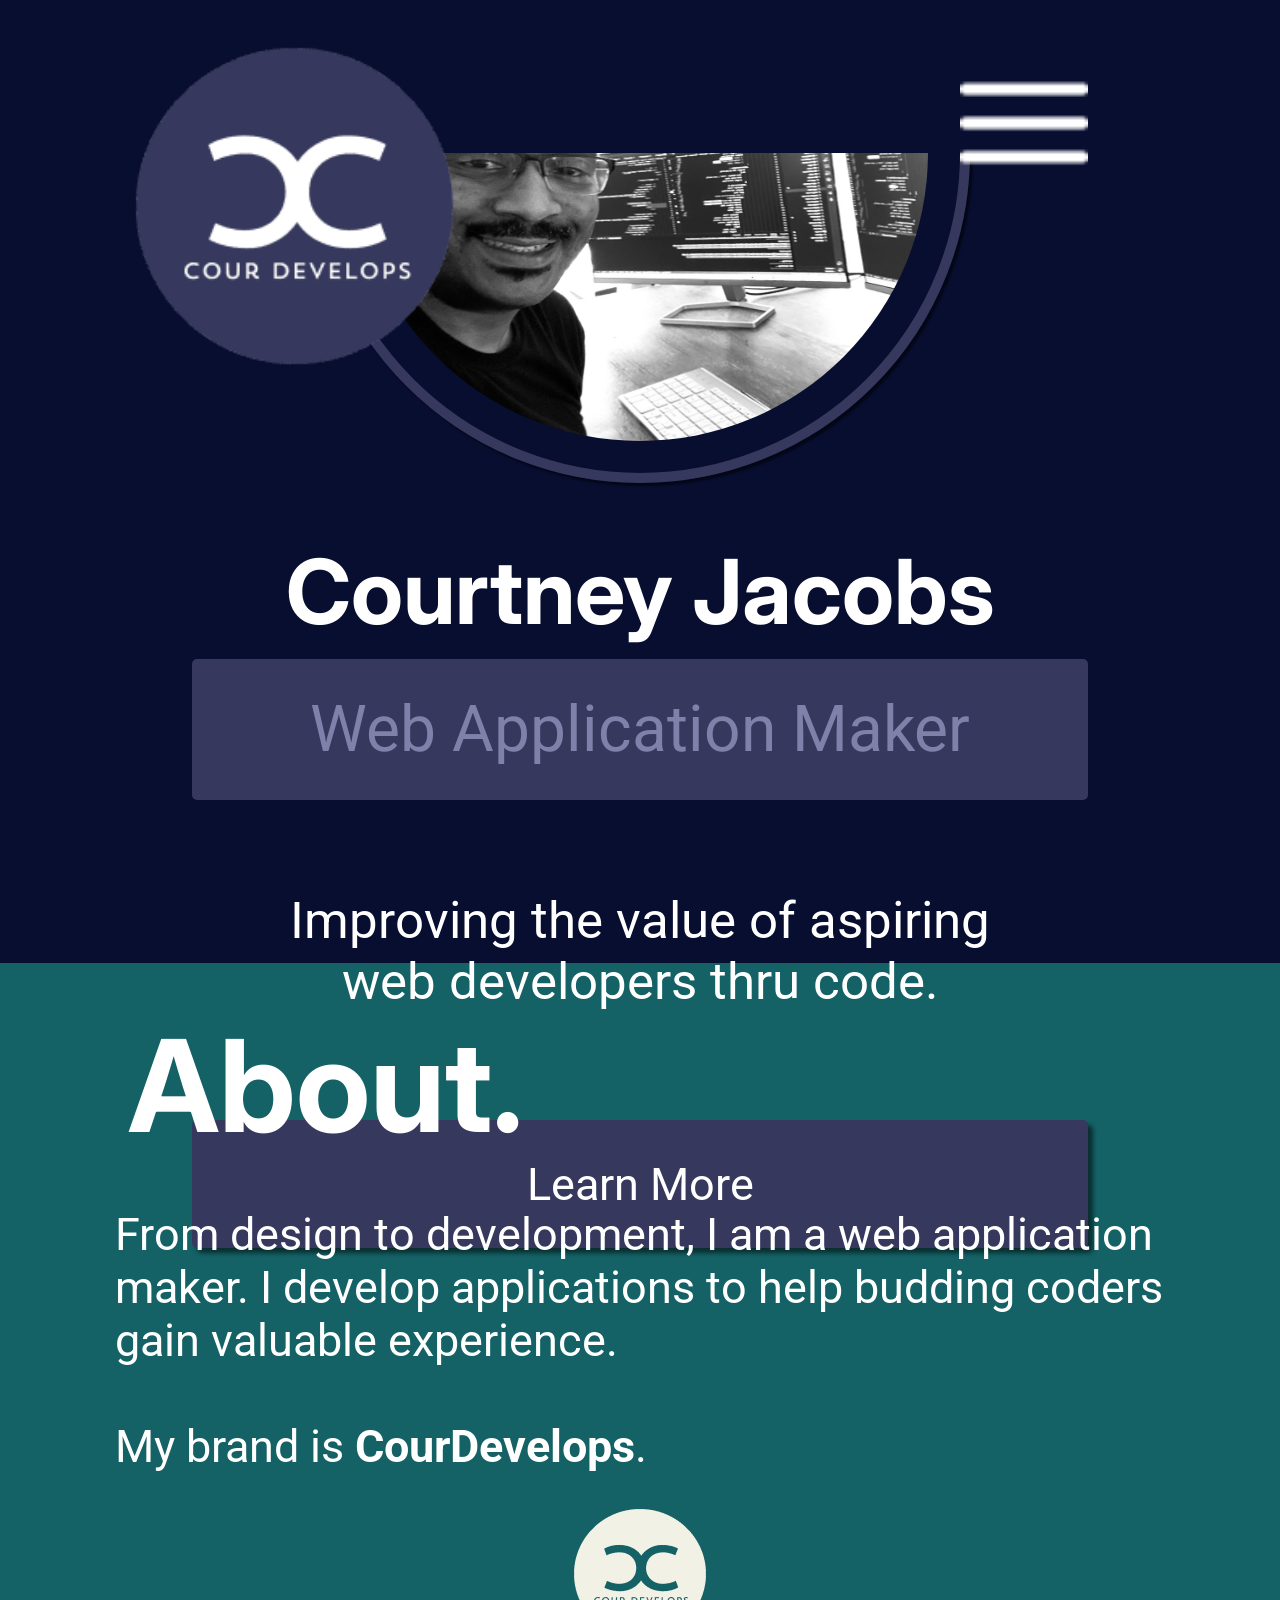
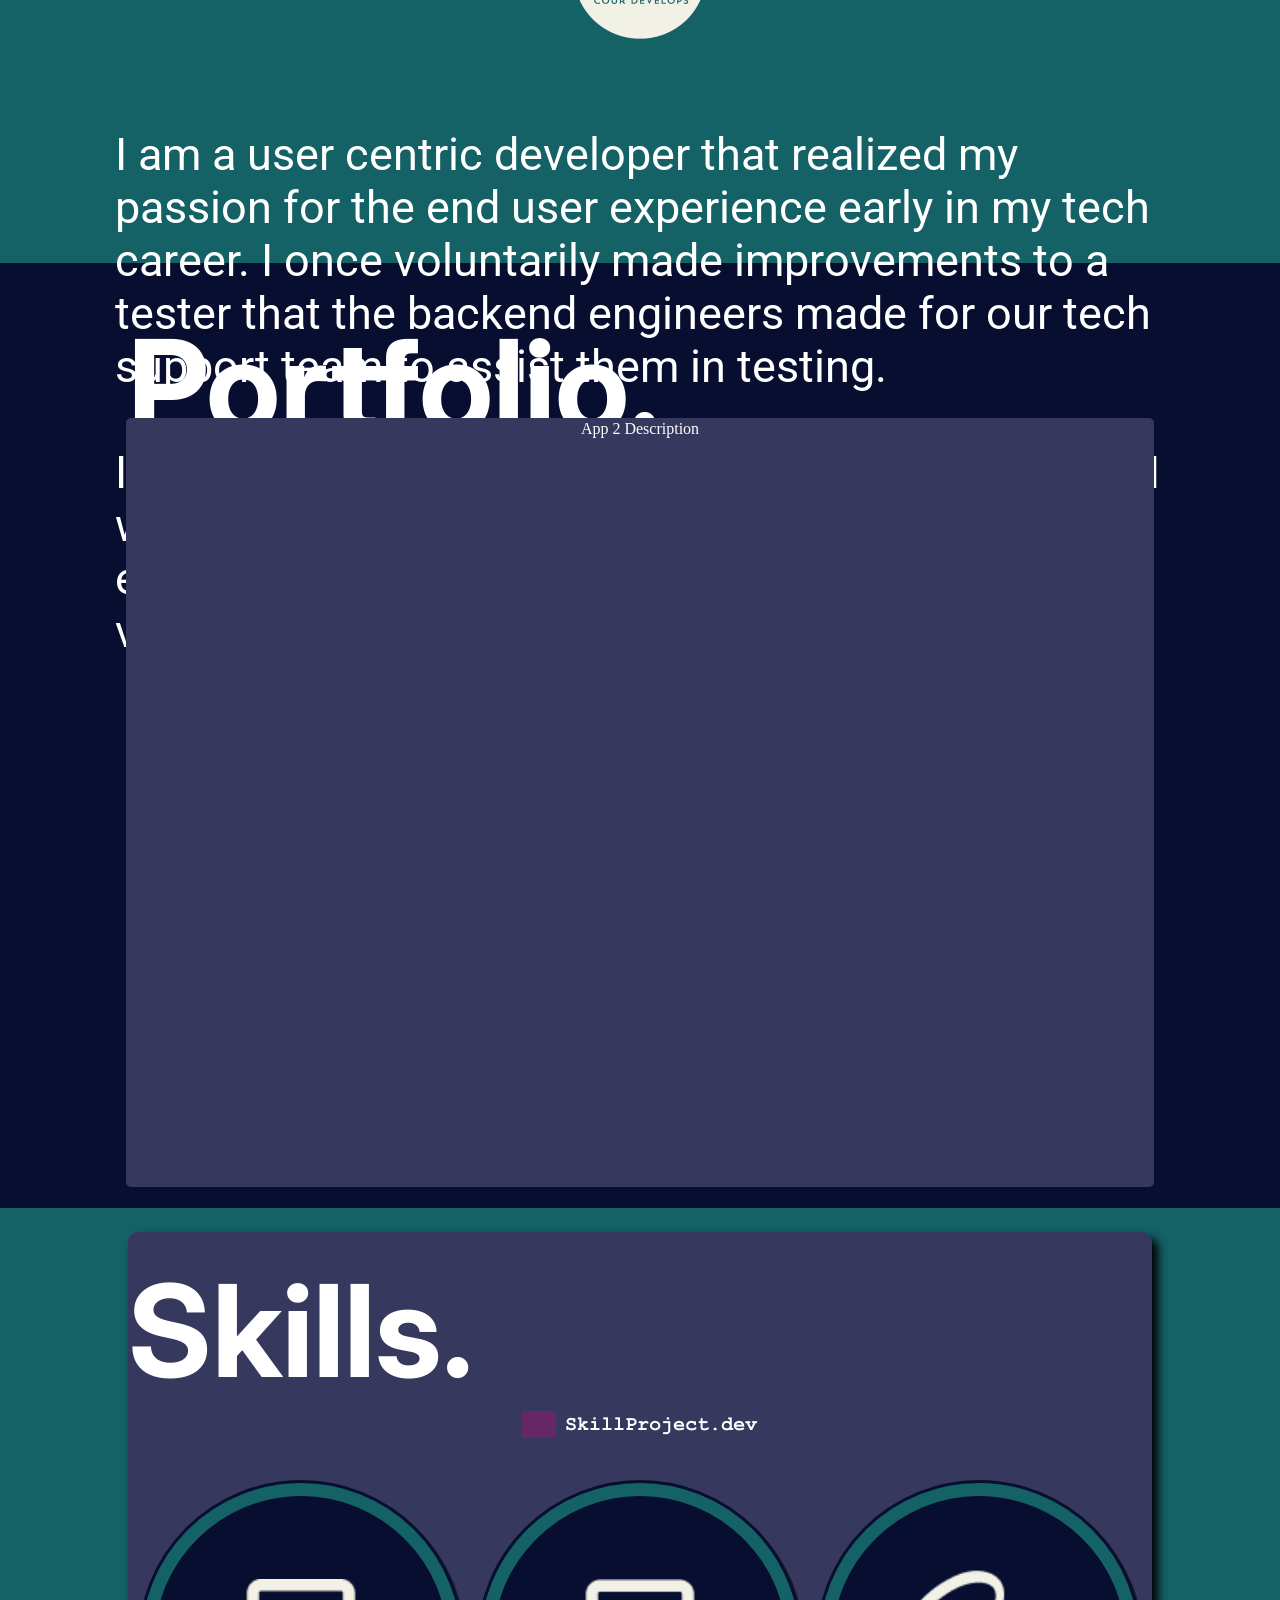
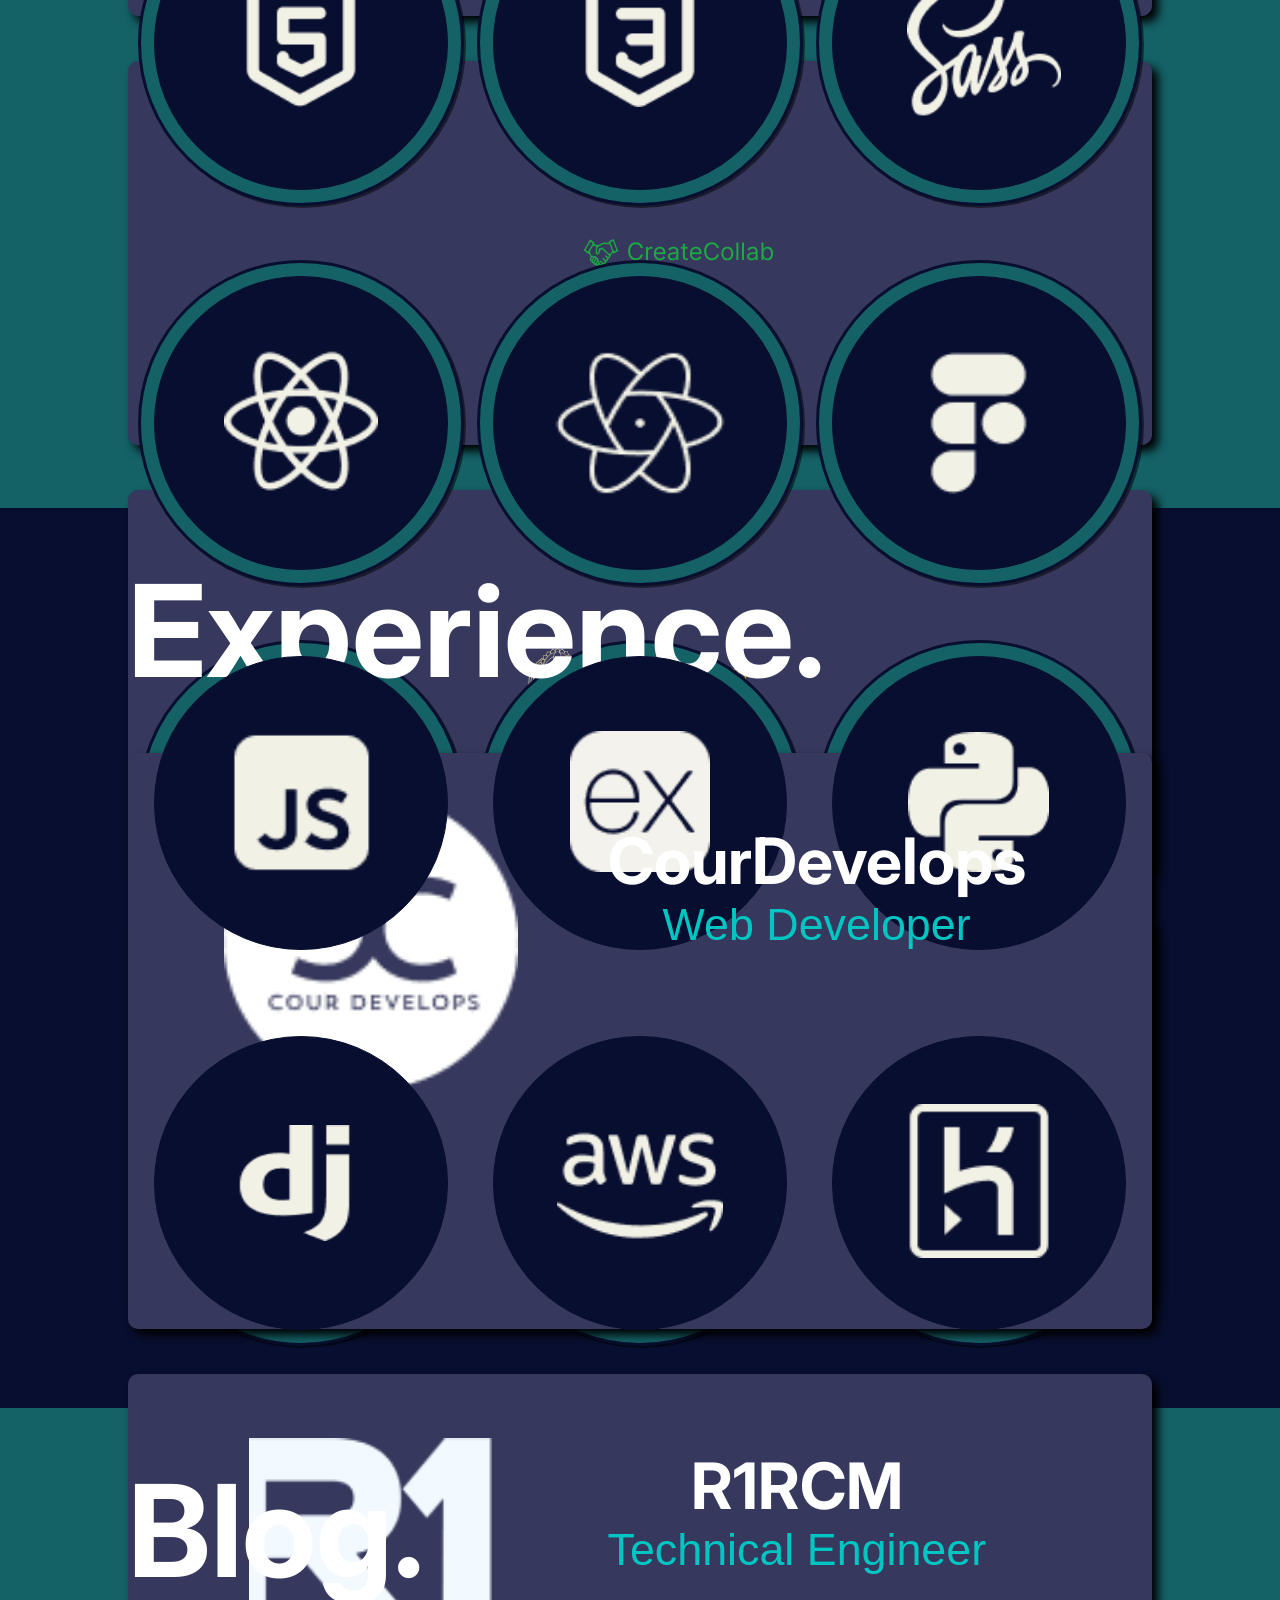
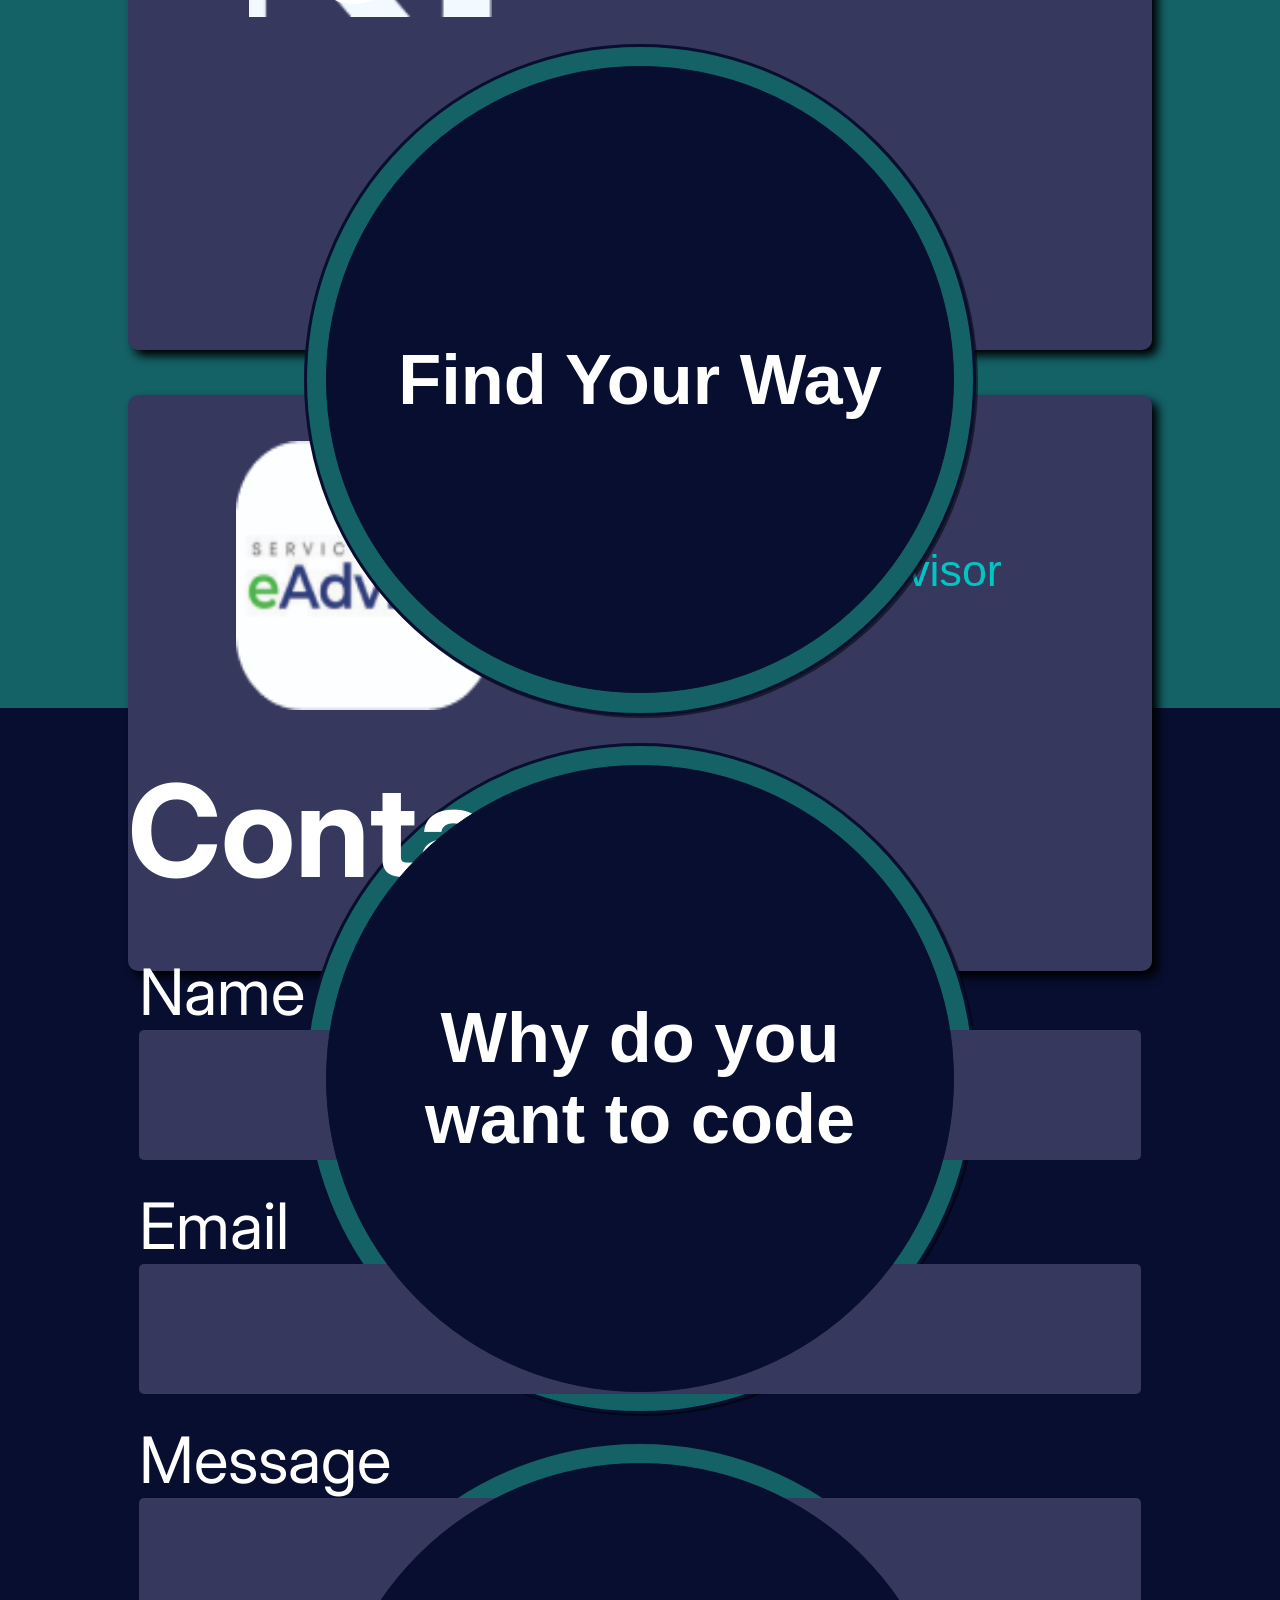
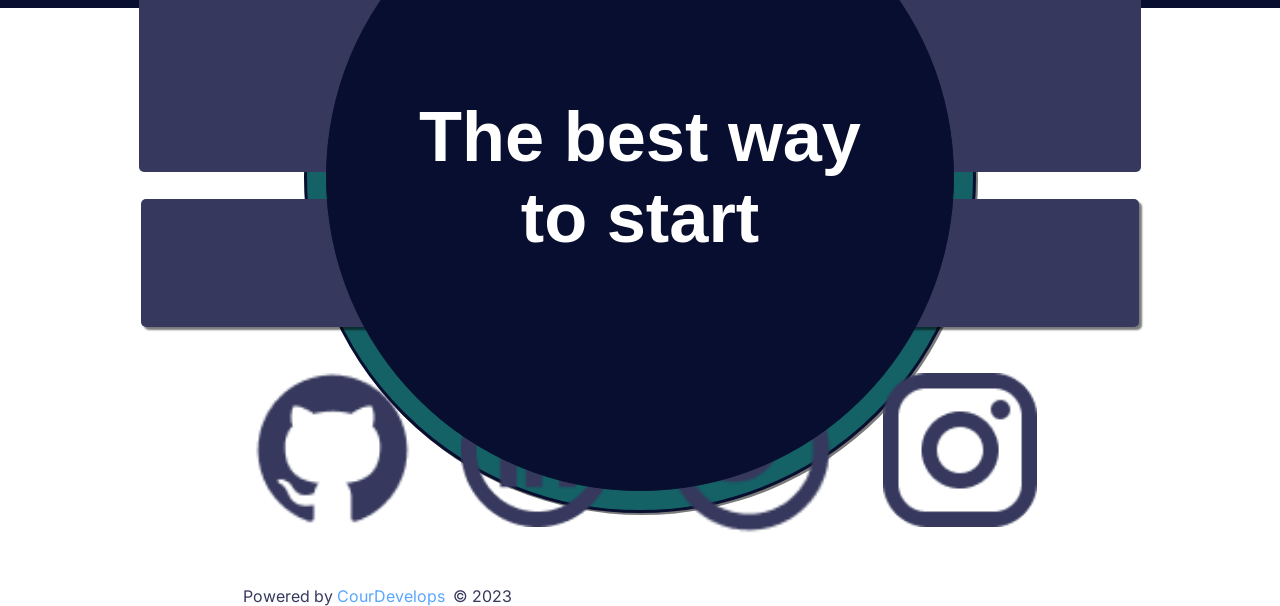
==== commit 620775a8: "app 2 started" ====
--- a/index.html
+++ b/index.html
@@ -25,6 +25,11 @@
                 <img src="./img/hamburger.png" id="top_hamburger" alt="top_hamburger">
             </div>
         </nav>
+
+        <!-- SLIDE IN MENU -->
+        <section class="slide_in_menu">
+            <!-- Here is the slide in -->
+        </section>
 
         <!-- Section One -->
         <div class="section_one">
@@ -123,9 +128,11 @@
                     <!-- /////////////////////////////////////// -->
                     <!-- /////////////////////////////////////// -->
                     <!-- /////////////////////////////////////// -->
-                     <!-- App 1 Description -->
-                     <div class="app1content">
-                        <div class="app1description">
+                     <!-- App 1 Background page -->
+                     <div class="appcontent" id="app1content">
+                        <!-- App 1 outline square -->
+                        <div class="appdescription">
+                            <!-- App 1 Content -->
                             <!-- The App Logo -->
                             <header class="app1_logo">
                                 <img src="/img/Projects/SkillProjectLogo.png" id="skill_project_img" alt="skill_project">
@@ -185,14 +192,10 @@
                     <!-- /////////////////////////////////////// -->
                     <!-- /////////////////////////////////////// -->
                     <!-- /////////////////////////////////////// -->
-                    <!-- /////////////////////////////////////// -->
-                    <!-- /////////////////////////////////////// -->
-                    <!-- /////////////////////////////////////// -->
-                    <!-- /////////////////////////////////////// -->
                     <!-- App 2 Description -->
                     <div class="app2content">
                         <div class="app2description">
-                            <p>App 2 Description</p>
+                            <p class="app2_logo">App 2 Description</p>
                         </div>
                     </div>
                     <!-- App 3 Description -->
@@ -566,51 +569,74 @@
                         <!-- Blog 1 Content -->
                         <div class="blog_one_content_outline">
                             <div class="blog_one_content">
-                                <p>This is the Content.  It's some sentences</p>
-                                <p>This is the Content.  It's some sentences</p>
-                                <p>This is the Content.  It's some sentences</p>
-                                <p>This is the Content.  It's some sentences</p>
-                                <p>This is the Content.  It's some sentences</p>
-                                <p>This is the Content.  It's some sentences</p>
-                                <p>This is the Content.  It's some sentences</p>
-                                <p>This is the Content.  It's some sentences</p>
-                                <p>This is the Content.  It's some sentences</p>
-                                <p>This is the Content.  It's some sentences</p>
-                                <p>This is the Content.  It's some sentences</p>
-                                <p>This is the Content.  It's some sentences</p>
-                                <p>This is the Content.  It's some sentences</p>
-                                <p>This is the Content.  It's some sentences</p>
-                                <p>This is the Content.  It's some sentences</p>
-                                <p>This is the Content.  It's some sentences</p>
-                                <p>This is the Content.  It's some sentences</p>
-                                <p>This is the Content.  It's some sentences</p>
-                                <p>This is the Content.  It's some sentences</p>
-                                <p>This is the Content.  It's some sentences</p>
-                                <p>This is the Content.  It's some sentences</p>
-                                <p>This is the Content.  It's some sentences</p>
-                                <p>This is the Content.  It's some sentences</p>
-                                <p>This is the Content.  It's some sentences</p>
-                                <p>This is the Content.  It's some sentences</p>
-                                <p>This is the Content.  It's some sentences</p>
-                                <p>This is the Content.  It's some sentences</p>
-                                <p>This is the Content.  It's some sentences</p>
-                                <p>This is the Content.  It's some sentences</p>
-                                <p>This is the Content.  It's some sentences</p>
-                                <p>This is the Content.  It's some sentences</p>
-                                <p>This is the Content.  It's some sentences</p>
-                                <p>This is the Content.  It's some sentences</p>
-                                <p>This is the Content.  It's some sentences</p>
-                                <p>This is the Content.  It's some sentences</p>
-                                <p>This is the Content.  It's some sentences</p>
-                                <p>This is the Content.  It's some sentences</p>
-                                <p>This is the Content.  It's some sentences</p>
-                                <p>This is the Content.  It's some sentences</p>
-                                <p>This is the Content.  It's some sentences</p>
-                                <p>This is the Content.  It's some sentences</p>
-                                <p>This is the Content.  It's some sentences</p>
-                                <p>This is the Content.  It's some sentences</p>
-                                <p>This is the Content.  It's some sentences</p>
-                                <p>This is the Content.  It's some sentences</p>
+                                <p>In web development it's quite the journey.
+                                    You have to find your way.  It's more link
+                                    a journey through the wilderness, not like 
+                                    getting a certificate for a well paying, 
+                                    cushy job.  This will be fufilling yet
+                                    filled with stress.  It's not for the faint 
+                                    of heart.
+                                    <br><br>
+                                    In web development it's quite the journey.
+                                    You have to find your way.  It's more link
+                                    a journey through the wilderness, not like 
+                                    getting a certificate for a well paying, 
+                                    cushy job.  This will be fufilling yet
+                                    filled with stress.  It's not for the faint 
+                                    of heart. 
+                                    <br><br>
+                                    In web development it's quite the journey.
+                                    You have to find your way.  It's more link
+                                    a journey through the wilderness, not like 
+                                    getting a certificate for a well paying, 
+                                    cushy job.  This will be fufilling yet
+                                    filled with stress.  It's not for the faint 
+                                    of heart. Here's more Here's more Here's more
+                                </p>
+                                <!-- <p>This is the Content.  It's some sentences</p>
+                                <p>This is the Content.  It's some sentences</p>
+                                <p>This is the Content.  It's some sentences</p>
+                                <p>This is the Content.  It's some sentences</p>
+                                <p>This is the Content.  It's some sentences</p>
+                                <p>This is the Content.  It's some sentences</p>
+                                <p>This is the Content.  It's some sentences</p>
+                                <p>This is the Content.  It's some sentences</p>
+                                <p>This is the Content.  It's some sentences</p>
+                                <p>This is the Content.  It's some sentences</p>
+                                <p>This is the Content.  It's some sentences</p>
+                                <p>This is the Content.  It's some sentences</p>
+                                <p>This is the Content.  It's some sentences</p>
+                                <p>This is the Content.  It's some sentences</p>
+                                <p>This is the Content.  It's some sentences</p>
+                                <p>This is the Content.  It's some sentences</p>
+                                <p>This is the Content.  It's some sentences</p>
+                                <p>This is the Content.  It's some sentences</p>
+                                <p>This is the Content.  It's some sentences</p>
+                                <p>This is the Content.  It's some sentences</p>
+                                <p>This is the Content.  It's some sentences</p>
+                                <p>This is the Content.  It's some sentences</p>
+                                <p>This is the Content.  It's some sentences</p>
+                                <p>This is the Content.  It's some sentences</p>
+                                <p>This is the Content.  It's some sentences</p>
+                                <p>This is the Content.  It's some sentences</p>
+                                <p>This is the Content.  It's some sentences</p>
+                                <p>This is the Content.  It's some sentences</p>
+                                <p>This is the Content.  It's some sentences</p>
+                                <p>This is the Content.  It's some sentences</p>
+                                <p>This is the Content.  It's some sentences</p>
+                                <p>This is the Content.  It's some sentences</p>
+                                <p>This is the Content.  It's some sentences</p>
+                                <p>This is the Content.  It's some sentences</p>
+                                <p>This is the Content.  It's some sentences</p>
+                                <p>This is the Content.  It's some sentences</p>
+                                <p>This is the Content.  It's some sentences</p>
+                                <p>This is the Content.  It's some sentences</p>
+                                <p>This is the Content.  It's some sentences</p>
+                                <p>This is the Content.  It's some sentences</p>
+                                <p>This is the Content.  It's some sentences</p>
+                                <p>This is the Content.  It's some sentences</p>
+                                <p>This is the Content.  It's some sentences</p>
+                                <p>This is the Content.  It's some sentences</p> -->
                             </div>
                         </div>
                         <!-- Bottom 1 Circle -->
@@ -723,6 +749,7 @@
     <!-- JS -->
 
     <!-- Preload -->
+    <script>//</script>
     <!-- <script src="windowload.js"></script> -->
     <!-- NavBar -->
     <script src="navbar.js"></script>
--- a/style.css
+++ b/style.css
@@ -237,7 +237,7 @@
   align-items: center;
   margin: 8vh 0 0 0;
 }
-* body .container .section_three .section_three_bottom .app1content {
+* body .container .section_three .section_three_bottom .appcontent {
   top: 0;
   left: 100%;
   width: 100%;
@@ -251,7 +251,7 @@
   height: 100vh;
   transition: all 0.4s ease-out;
 }
-* body .container .section_three .section_three_bottom .app1content .app1description {
+* body .container .section_three .section_three_bottom .appcontent .appdescription {
   border: 2px solid #36395D;
   background-color: #36395D;
   border-radius: 5px;
@@ -264,16 +264,16 @@
   align-items: center;
   margin: 0vh 0 0 0;
 }
-* body .container .section_three .section_three_bottom .app1content .app1description .app1_logo #skill_project_img {
+* body .container .section_three .section_three_bottom .appcontent .appdescription .app1_logo #skill_project_img {
   margin: 4vh 0 0 0;
 }
-* body .container .section_three .section_three_bottom .app1content .app1description .app1_description p {
+* body .container .section_three .section_three_bottom .appcontent .appdescription .app1_description p {
   color: white;
   font-family: "Inter", sans-serif;
   margin: 6vh 0 0 0;
   font-size: 3.5vw;
 }
-* body .container .section_three .section_three_bottom .app1content .app1description .app1_technologies {
+* body .container .section_three .section_three_bottom .appcontent .appdescription .app1_technologies {
   display: flex;
   flex-direction: column;
   justify-content: center;
@@ -283,19 +283,19 @@
   font-weight: bold;
   margin: 7vh 0 0 0;
 }
-* body .container .section_three .section_three_bottom .app1content .app1description .app1_technologies p {
+* body .container .section_three .section_three_bottom .appcontent .appdescription .app1_technologies p {
   font-size: 3.5vw;
 }
-* body .container .section_three .section_three_bottom .app1content .app1description .app1_technologies .technology_circles_portfolio {
+* body .container .section_three .section_three_bottom .appcontent .appdescription .app1_technologies .technology_circles_portfolio {
   display: flex;
   gap: 1vh;
   margin: 3vh 0 0 0;
 }
-* body .container .section_three .section_three_bottom .app1content .app1description .app1_technologies .technology_circles_portfolio .react_app1 {
+* body .container .section_three .section_three_bottom .appcontent .appdescription .app1_technologies .technology_circles_portfolio .react_app1 {
   width: 10vw;
   height: 10vw;
 }
-* body .container .section_three .section_three_bottom .app1content .app1description .app1_technologies .technology_circles_portfolio .tech_1 {
+* body .container .section_three .section_three_bottom .appcontent .appdescription .app1_technologies .technology_circles_portfolio .tech_1 {
   display: flex;
   flex-direction: column;
   justify-content: center;
@@ -306,13 +306,13 @@
   background-color: #00567F;
   border-radius: 50%;
 }
-* body .container .section_three .section_three_bottom .app1content .app1description .app1_technologies .technology_circles_portfolio .tech_1 .app_circle_descriptions {
+* body .container .section_three .section_three_bottom .appcontent .appdescription .app1_technologies .technology_circles_portfolio .tech_1 .app_circle_descriptions {
   font-family: "Inter", sans-serif;
   font-size: 3vw;
   font-weight: normal;
   color: #B7BCD6;
 }
-* body .container .section_three .section_three_bottom .app1content .app1description .app1_technologies .technology_circles_portfolio .tech_2 {
+* body .container .section_three .section_three_bottom .appcontent .appdescription .app1_technologies .technology_circles_portfolio .tech_2 {
   display: flex;
   flex-direction: column;
   justify-content: center;
@@ -323,19 +323,19 @@
   background-color: #00567F;
   border-radius: 50%;
 }
-* body .container .section_three .section_three_bottom .app1content .app1description .app1_technologies .technology_circles_portfolio .tech_2 #express_tech_circle {
+* body .container .section_three .section_three_bottom .appcontent .appdescription .app1_technologies .technology_circles_portfolio .tech_2 #express_tech_circle {
   width: 8vw;
   height: 8vw;
   margin-top: 0.5vh;
 }
-* body .container .section_three .section_three_bottom .app1content .app1description .app1_technologies .technology_circles_portfolio .tech_2 .app_circle_descriptions {
+* body .container .section_three .section_three_bottom .appcontent .appdescription .app1_technologies .technology_circles_portfolio .tech_2 .app_circle_descriptions {
   font-family: "Inter", sans-serif;
   font-size: 3vw;
   font-weight: normal;
   color: #B7BCD6;
   margin-top: 0.5vh;
 }
-* body .container .section_three .section_three_bottom .app1content .app1description .app1_technologies .technology_circles_portfolio .tech_3 {
+* body .container .section_three .section_three_bottom .appcontent .appdescription .app1_technologies .technology_circles_portfolio .tech_3 {
   display: flex;
   flex-direction: column;
   justify-content: center;
@@ -346,41 +346,41 @@
   background-color: #00567F;
   border-radius: 50%;
 }
-* body .container .section_three .section_three_bottom .app1content .app1description .app1_technologies .technology_circles_portfolio .tech_3 .app_circle_descriptions {
+* body .container .section_three .section_three_bottom .appcontent .appdescription .app1_technologies .technology_circles_portfolio .tech_3 .app_circle_descriptions {
   font-family: "Inter", sans-serif;
   font-size: 3vw;
   font-weight: normal;
   color: #B7BCD6;
 }
-* body .container .section_three .section_three_bottom .app1content .app1description .app1_accomplishments {
+* body .container .section_three .section_three_bottom .appcontent .appdescription .app1_accomplishments {
   display: flex;
   flex-direction: column;
   justify-content: center;
   align-items: center;
   margin: 5vh 0 0 0;
 }
-* body .container .section_three .section_three_bottom .app1content .app1description .app1_accomplishments .accomp_list {
+* body .container .section_three .section_three_bottom .appcontent .appdescription .app1_accomplishments .accomp_list {
   margin: 0 10vw 0 0;
 }
-* body .container .section_three .section_three_bottom .app1content .app1description .app1_accomplishments .accomp_list ul {
+* body .container .section_three .section_three_bottom .appcontent .appdescription .app1_accomplishments .accomp_list ul {
   text-align: center;
 }
-* body .container .section_three .section_three_bottom .app1content .app1description .app1_accomplishments .accomp_list ul #accomp_header {
+* body .container .section_three .section_three_bottom .appcontent .appdescription .app1_accomplishments .accomp_list ul #accomp_header {
   font-weight: bold;
 }
-* body .container .section_three .section_three_bottom .app1content .app1description .app1_accomplishments .accomp_list ul li {
+* body .container .section_three .section_three_bottom .appcontent .appdescription .app1_accomplishments .accomp_list ul li {
   font-family: "Inter", sans-serif;
   color: white;
   font-size: 3.5vw;
   list-style: none;
   padding: 1vh 1vh;
 }
-* body .container .section_three .section_three_bottom .app1content .app1description .app1_links {
+* body .container .section_three .section_three_bottom .appcontent .appdescription .app1_links {
   display: flex;
   gap: 4vw;
   margin: 6vh 0 0 0;
 }
-* body .container .section_three .section_three_bottom .app1content .app1description .app1_links .github_link {
+* body .container .section_three .section_three_bottom .appcontent .appdescription .app1_links .github_link {
   display: flex;
   justify-content: center;
   align-items: center;
@@ -389,12 +389,12 @@
   border-radius: 50%;
   background-color: #d9e2e2;
 }
-* body .container .section_three .section_three_bottom .app1content .app1description .app1_links .github_link #github_app_link {
+* body .container .section_three .section_three_bottom .appcontent .appdescription .app1_links .github_link #github_app_link {
   width: 10vw;
   height: 10vw;
   margin: 0 0 0 0.05vw;
 }
-* body .container .section_three .section_three_bottom .app1content .app1description .app1_links .link_link {
+* body .container .section_three .section_three_bottom .appcontent .appdescription .app1_links .link_link {
   display: flex;
   justify-content: center;
   align-items: center;
@@ -403,12 +403,12 @@
   border-radius: 50%;
   background-color: #d9e2e2;
 }
-* body .container .section_three .section_three_bottom .app1content .app1description .app1_links .link_link #link_app_link {
+* body .container .section_three .section_three_bottom .appcontent .appdescription .app1_links .link_link #link_app_link {
   width: 10vw;
   height: 10vw;
   margin: -0.3vh 0.5vw 0 0;
 }
-* body .container .section_three .section_three_bottom .app1content.slide_in {
+* body .container .section_three .section_three_bottom #app1content.slide_in {
   transition: all 0.6s ease-in;
   left: 0;
 }
@@ -425,14 +425,14 @@
   border: 2px solid #36395D;
   background-color: #36395D;
   border-radius: 5px;
-  top: 0;
-  left: 100%;
-  width: 105%;
-  height: 90vh;
-  margin: -13vh 0 0 0vw;
+  flex-direction: column;
+  width: 100%;
+  height: 85vh;
   transition: ease-in 0.8s;
-  z-index: 100;
-  position: fixed;
+  display: flex;
+  flex-direction: column;
+  align-items: center;
+  margin: -13vh 0 0 0;
 }
 * body .container .section_three .section_three_bottom .app2content p {
   color: white;
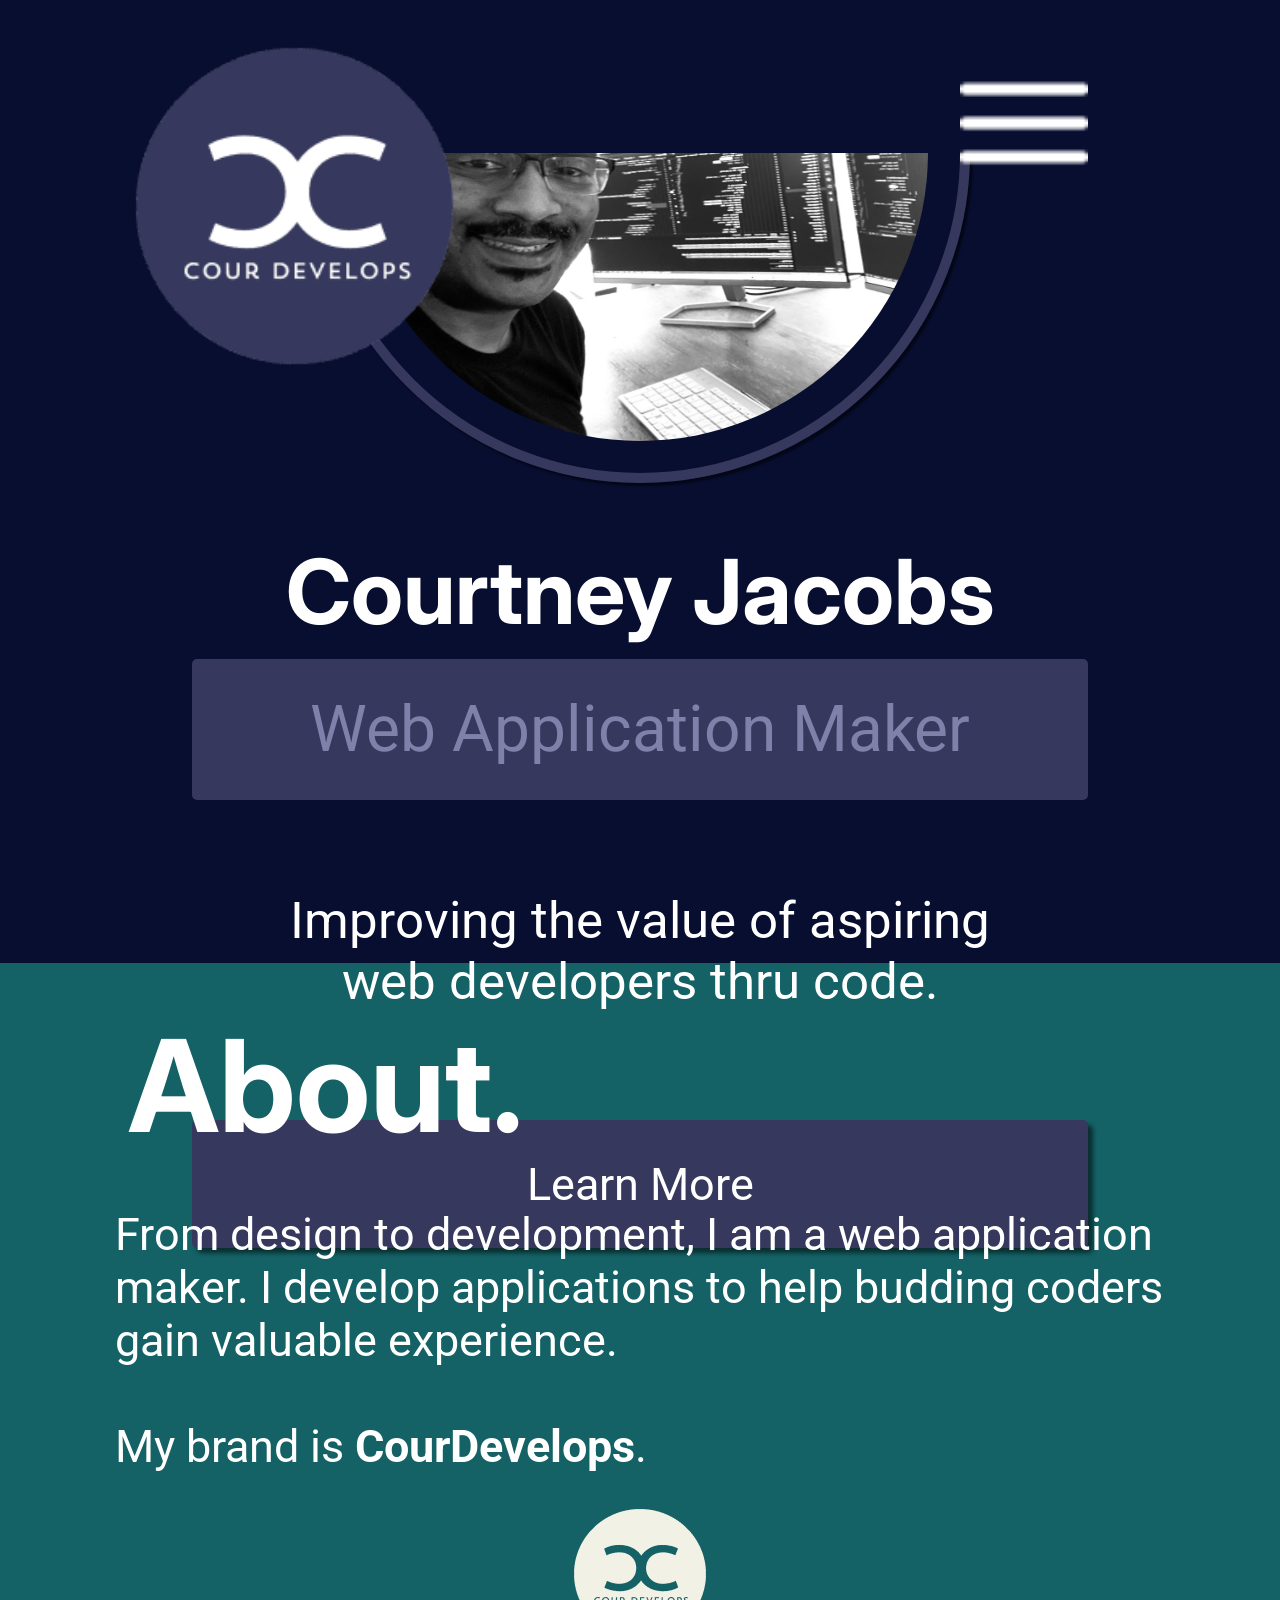
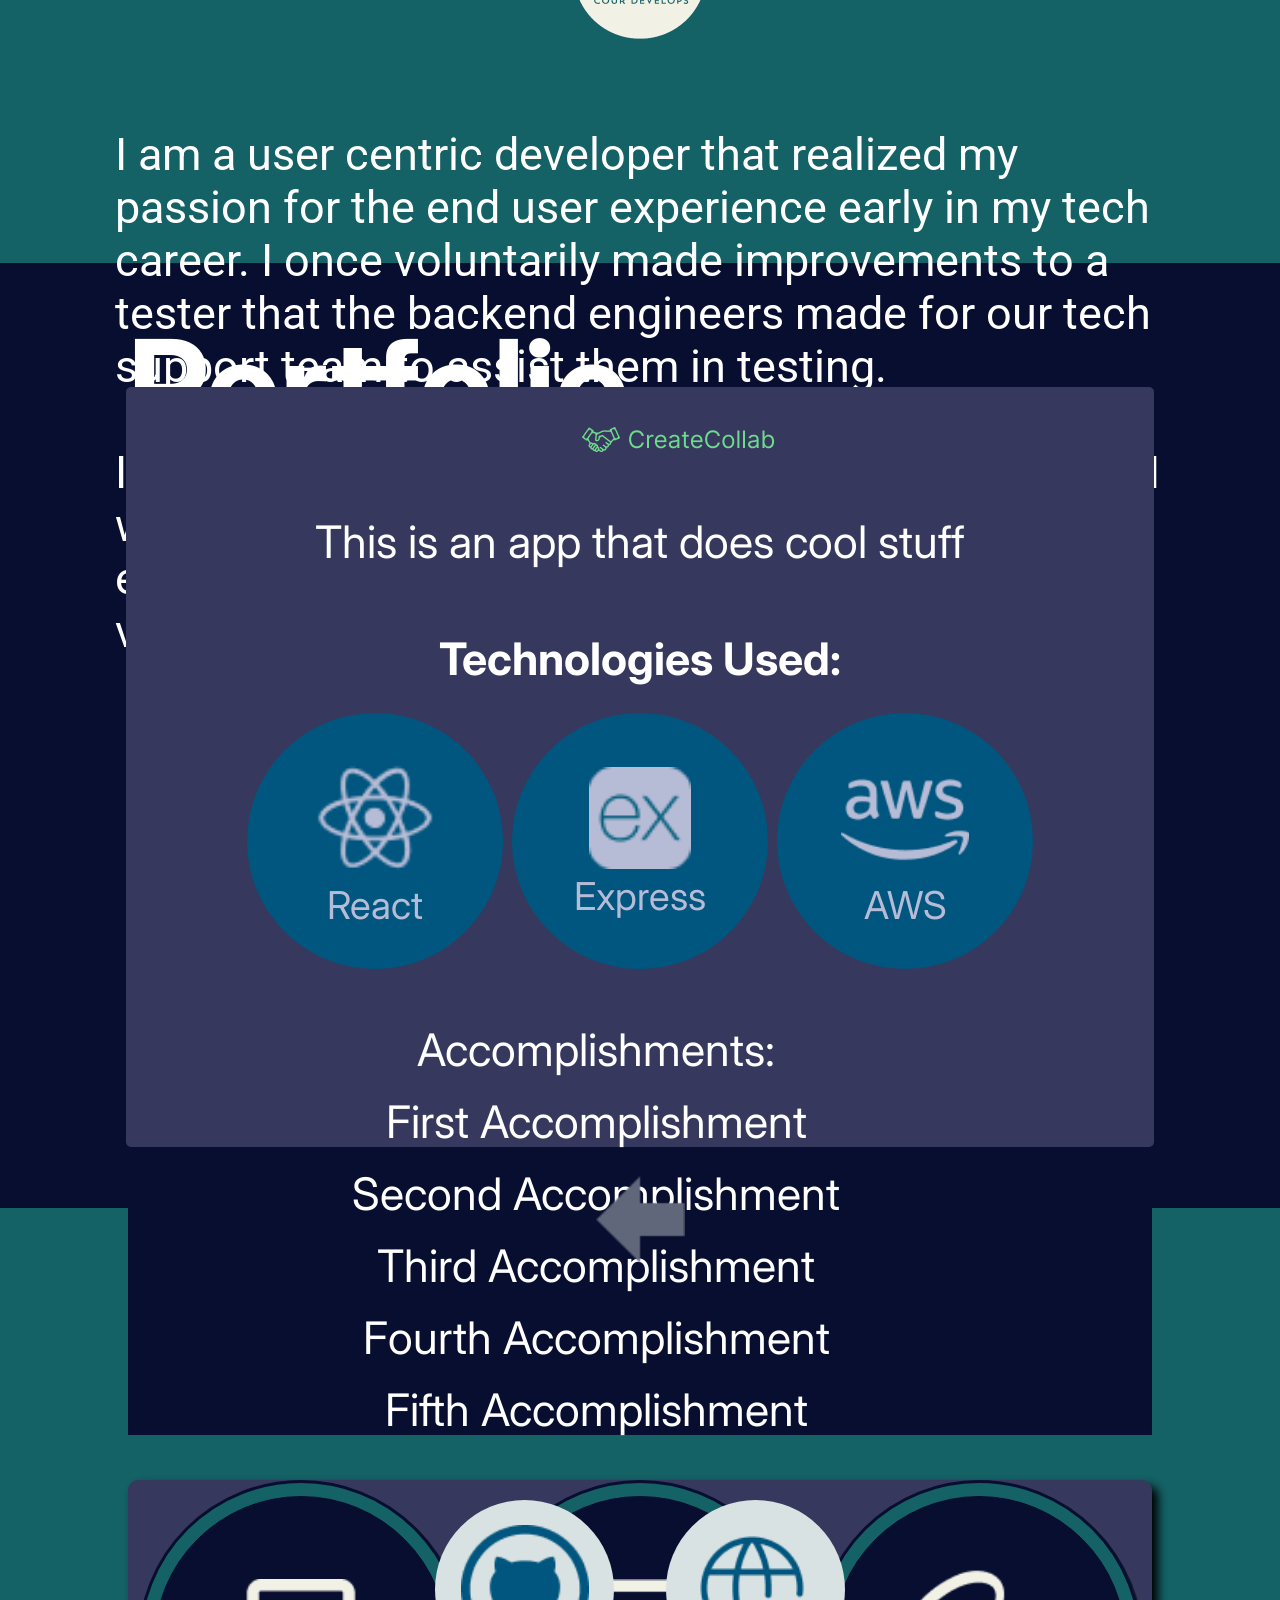
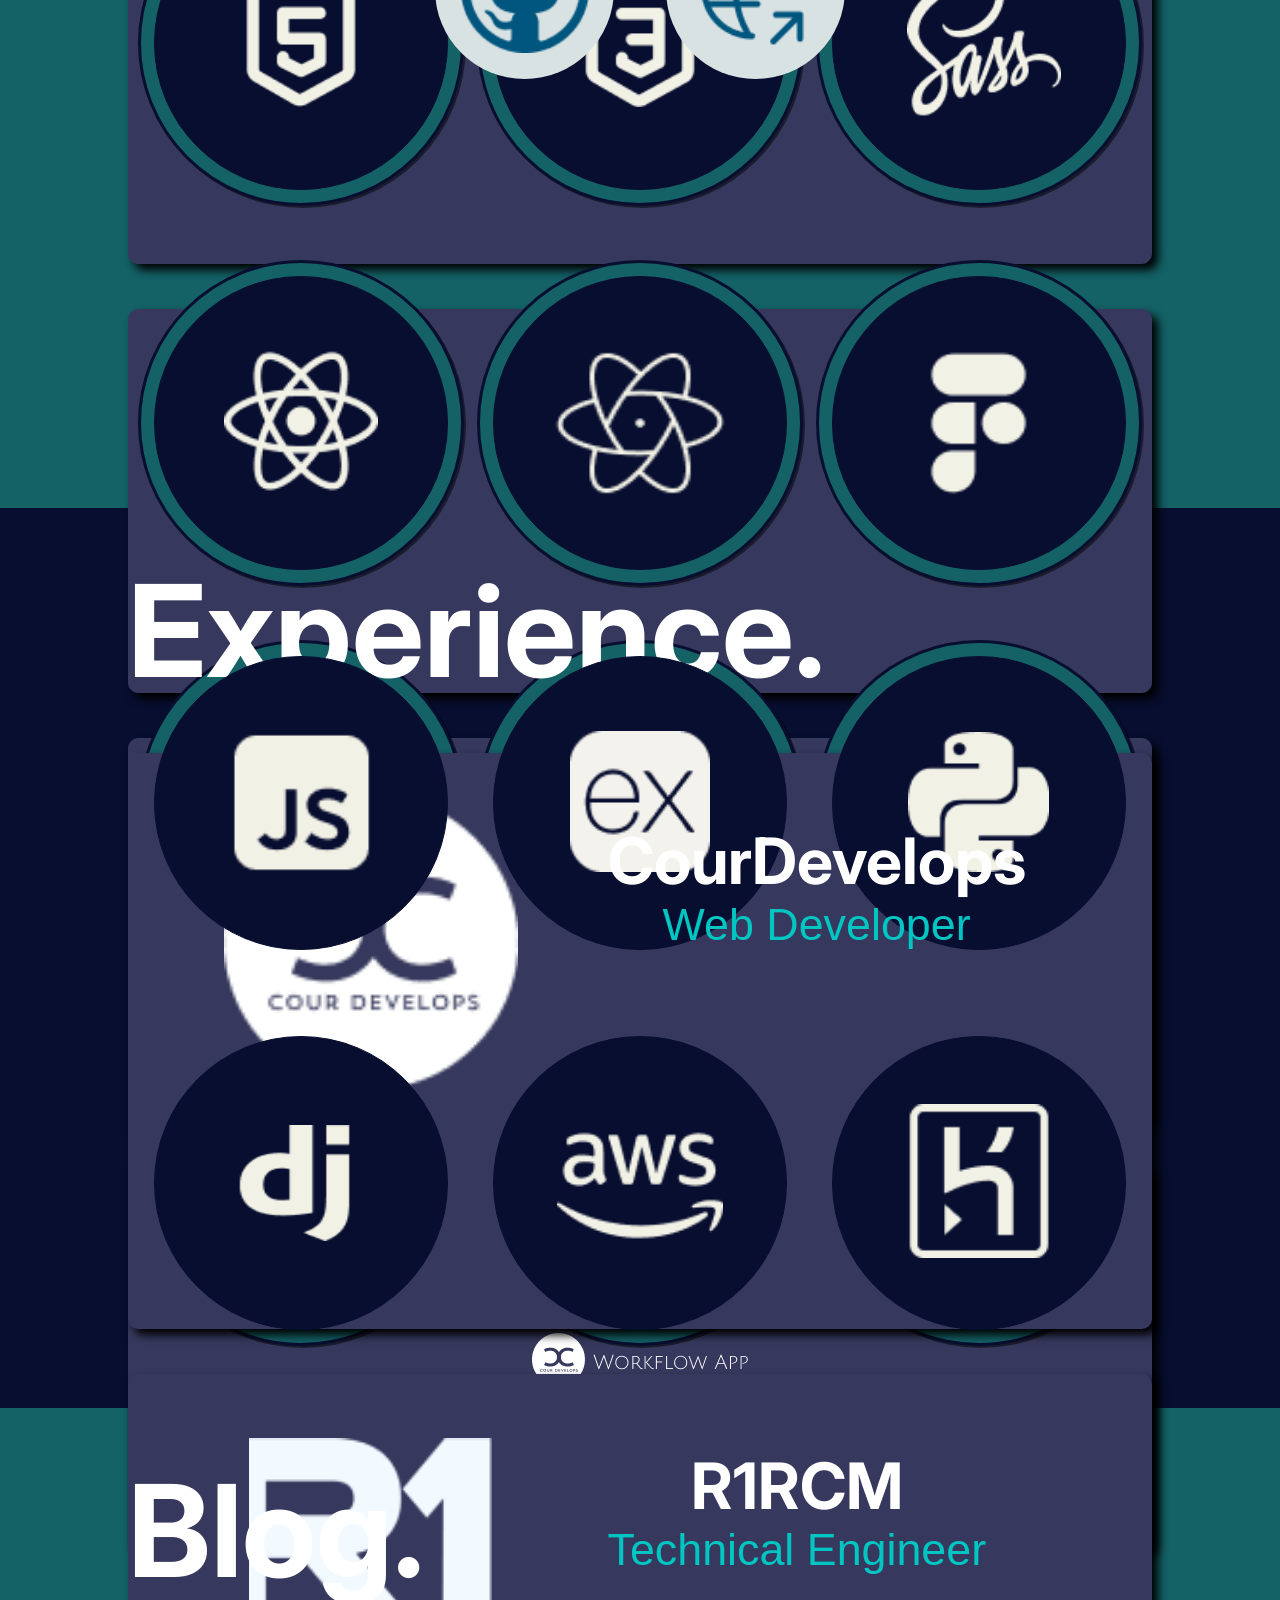
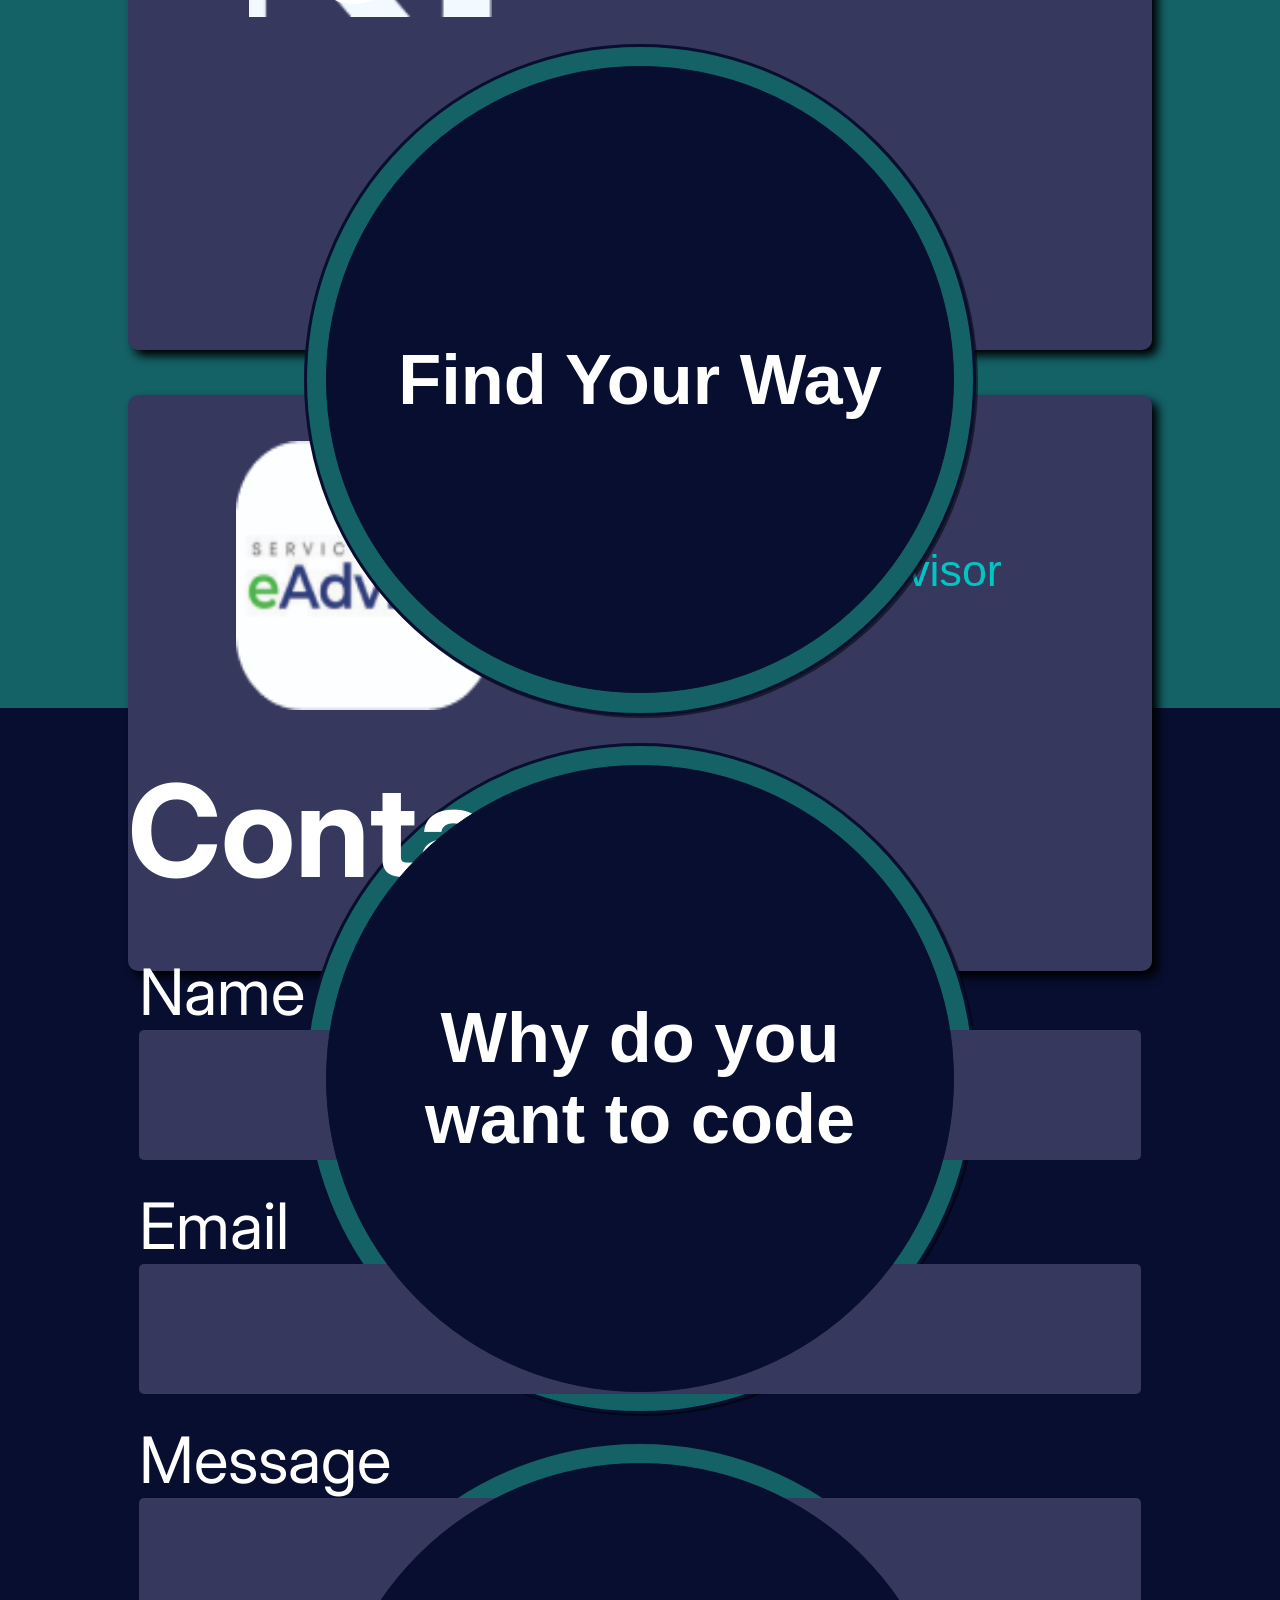
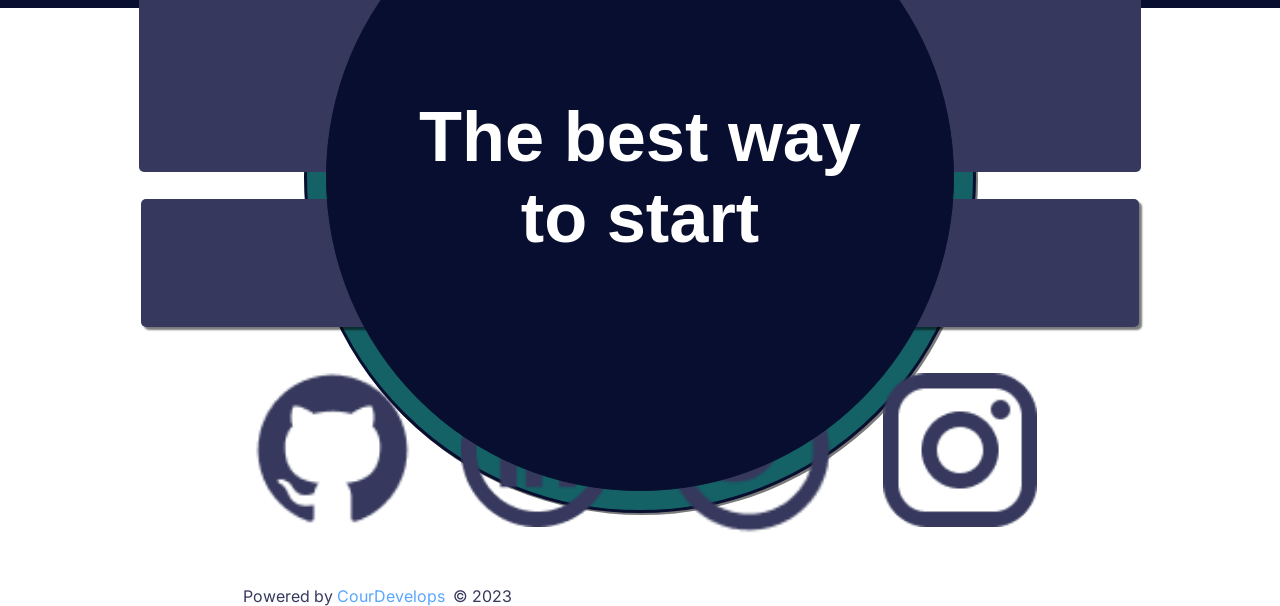
==== commit ba52e3f4: "app 2 layout done" ====
--- a/index.html
+++ b/index.html
@@ -195,8 +195,60 @@
                     <!-- App 2 Description -->
                     <div class="app2content">
                         <div class="app2description">
-                            <p class="app2_logo">App 2 Description</p>
-                        </div>
+                            <header class="app2_logo">
+                                <img src="/img/Projects/CreateCollab2.png" id="create_collab" alt="create_collab">
+                            </header>
+                            <!-- The App description -->
+                            <div class="app2_description">
+                                <p>This is an app that does cool stuff</p>
+                            </div>
+                            <!-- The App tech circles -->
+                            <div class="app2_technologies">
+                                <p>Technologies Used:</p>
+                                <div class="technology_circles2_portfolio">
+                                    <div class="tech_1">
+                                        <img src="/img/petiteicons/petitereact.png" class="react_app1" alt="react">
+                                        <p class="app_circle_descriptions">React</p>
+                                    </div>
+                                    <div class="tech_2">
+                                        <img src="/img/petiteicons/petiteexpressjs.png" id="express_tech_circle" alt="react">
+                                        <p class="app_circle_descriptions">Express</p>
+                                    </div>
+                                    <div class="tech_3">
+                                        <img src="/img/petiteicons/petiteaws.png" class="react_app1" alt="react-native">
+                                        <p class="app_circle_descriptions">AWS</p>
+                                    </div>
+                                </div>
+                            </div>
+                            <!-- The App Accomplishments -->
+                            <div class="app1_accomplishments">
+                                <div class="accomp_list">
+                                    <ul>
+                                        <li id="accomp_header_2">Accomplishments:</li>
+                                        <li>First Accomplishment</li>
+                                        <li>Second Accomplishment</li>
+                                        <li>Third Accomplishment</li>
+                                        <li>Fourth Accomplishment</li>
+                                        <li>Fifth Accomplishment</li>
+                                    </ul>
+                                </div>
+                            </div>
+                            <!-- The App Links -->
+                            <div class="app2_links">
+                                <!-- Github Circle -->
+                                <a href="#" class="github_link">
+                                    <img src="/img/socials/GreenSocials/github_green.png" id="github_app_link" alt="github">
+                                </a>
+                                <!-- Link Circle -->
+                                <a href="#" class="link_link">
+                                    <img src="/img/socials/GreenSocials/world_link_green.png" id="link_app_link" alt="link">
+                                </a>
+                            </div>
+                        </div>
+                        <!-- Back Arrow -->
+                        <button class="app1_back_arrow">
+                            <img src="/img/arrows/grey_back_arrow.png" id="back_arrow" alt="back_arrow">
+                        </button>
                     </div>
                     <!-- App 3 Description -->
                     <div class="app3content">
--- a/style.css
+++ b/style.css
@@ -422,21 +422,187 @@
   height: 7vw;
 }
 * body .container .section_three .section_three_bottom .app2content {
+  top: 0;
+  left: 100%;
+  width: 100%;
+  z-index: 100;
+  display: flex;
+  flex-direction: column;
+  justify-content: center;
+  align-items: center;
+  background-color: #080E2F;
+  height: 100vh;
+  transition: all 0.4s ease-out;
+}
+* body .container .section_three .section_three_bottom .app2content .app2description {
   border: 2px solid #36395D;
   background-color: #36395D;
   border-radius: 5px;
   flex-direction: column;
   width: 100%;
-  height: 85vh;
+  height: 84vh;
   transition: ease-in 0.8s;
   display: flex;
   flex-direction: column;
   align-items: center;
-  margin: -13vh 0 0 0;
-}
-* body .container .section_three .section_three_bottom .app2content p {
-  color: white;
+  margin: -35vh 0 0 0;
+}
+* body .container .section_three .section_three_bottom .app2content .app2description .app2_logo #create_collab {
+  margin: 4vh 0 0 9vw;
+}
+* body .container .section_three .section_three_bottom .app2content .app2description .app2_description p {
+  color: white;
+  font-family: "Inter", sans-serif;
+  margin: 6vh 0 0 0;
+  font-size: 3.5vw;
+}
+* body .container .section_three .section_three_bottom .app2content .app2description .app2_technologies {
+  display: flex;
+  flex-direction: column;
+  justify-content: center;
+  align-items: center;
+  color: white;
+  font-family: "Inter", sans-serif;
+  font-weight: bold;
+  margin: 7vh 0 0 0;
+}
+* body .container .section_three .section_three_bottom .app2content .app2description .app2_technologies p {
+  font-size: 3.5vw;
+}
+* body .container .section_three .section_three_bottom .app2content .app2description .app2_technologies .technology_circles2_portfolio {
+  display: flex;
+  gap: 1vh;
+  margin: 3vh 0 0 0;
+}
+* body .container .section_three .section_three_bottom .app2content .app2description .app2_technologies .technology_circles2_portfolio .react_app1 {
+  width: 10vw;
+  height: 10vw;
+}
+* body .container .section_three .section_three_bottom .app2content .app2description .app2_technologies .technology_circles2_portfolio .tech_1 {
+  display: flex;
+  flex-direction: column;
+  justify-content: center;
+  align-items: center;
+  width: 20vw;
+  height: 20vw;
+  background-color: #05607D;
+  background-color: #00567F;
+  border-radius: 50%;
+}
+* body .container .section_three .section_three_bottom .app2content .app2description .app2_technologies .technology_circles2_portfolio .tech_1 .app_circle_descriptions {
+  font-family: "Inter", sans-serif;
+  font-size: 3vw;
+  font-weight: normal;
+  color: #B7BCD6;
+}
+* body .container .section_three .section_three_bottom .app2content .app2description .app2_technologies .technology_circles2_portfolio .tech_2 {
+  display: flex;
+  flex-direction: column;
+  justify-content: center;
+  align-items: center;
+  width: 20vw;
+  height: 20vw;
+  background-color: #05607D;
+  background-color: #00567F;
+  border-radius: 50%;
+}
+* body .container .section_three .section_three_bottom .app2content .app2description .app2_technologies .technology_circles2_portfolio .tech_2 #express_tech_circle {
+  width: 8vw;
+  height: 8vw;
+  margin-top: 0.5vh;
+}
+* body .container .section_three .section_three_bottom .app2content .app2description .app2_technologies .technology_circles2_portfolio .tech_2 .app_circle_descriptions {
+  font-family: "Inter", sans-serif;
+  font-size: 3vw;
+  font-weight: normal;
+  color: #B7BCD6;
+  margin-top: 0.5vh;
+}
+* body .container .section_three .section_three_bottom .app2content .app2description .app2_technologies .technology_circles2_portfolio .tech_3 {
+  display: flex;
+  flex-direction: column;
+  justify-content: center;
+  align-items: center;
+  width: 20vw;
+  height: 20vw;
+  background-color: #05607D;
+  background-color: #00567F;
+  border-radius: 50%;
+}
+* body .container .section_three .section_three_bottom .app2content .app2description .app2_technologies .technology_circles2_portfolio .tech_3 .app_circle_descriptions {
+  font-family: "Inter", sans-serif;
+  font-size: 3vw;
+  font-weight: normal;
+  color: #B7BCD6;
+}
+* body .container .section_three .section_three_bottom .app2content .app2description .app1_accomplishments {
+  display: flex;
+  flex-direction: column;
+  justify-content: center;
+  align-items: center;
+  margin: 5vh 0 0 0;
+}
+* body .container .section_three .section_three_bottom .app2content .app2description .app1_accomplishments .accomp_list {
+  margin: 0 10vw 0 0;
+}
+* body .container .section_three .section_three_bottom .app2content .app2description .app1_accomplishments .accomp_list ul {
   text-align: center;
+}
+* body .container .section_three .section_three_bottom .app2content .app2description .app1_accomplishments .accomp_list ul #accomp_header {
+  font-weight: bold;
+}
+* body .container .section_three .section_three_bottom .app2content .app2description .app1_accomplishments .accomp_list ul li {
+  font-family: "Inter", sans-serif;
+  color: white;
+  font-size: 3.5vw;
+  list-style: none;
+  padding: 1vh 1vh;
+}
+* body .container .section_three .section_three_bottom .app2content .app2description .app2_links {
+  display: flex;
+  gap: 4vw;
+  margin: 6vh 0 0 0;
+}
+* body .container .section_three .section_three_bottom .app2content .app2description .app2_links .github_link {
+  display: flex;
+  justify-content: center;
+  align-items: center;
+  width: 14vw;
+  height: 14vw;
+  border-radius: 50%;
+  background-color: #d9e2e2;
+}
+* body .container .section_three .section_three_bottom .app2content .app2description .app2_links .github_link #github_app_link {
+  width: 10vw;
+  height: 10vw;
+  margin: 0 0 0 0.05vw;
+}
+* body .container .section_three .section_three_bottom .app2content .app2description .app2_links .link_link {
+  display: flex;
+  justify-content: center;
+  align-items: center;
+  width: 14vw;
+  height: 14vw;
+  border-radius: 50%;
+  background-color: #d9e2e2;
+}
+* body .container .section_three .section_three_bottom .app2content .app2description .app2_links .link_link #link_app_link {
+  width: 10vw;
+  height: 10vw;
+  margin: -0.3vh 0.5vw 0 0;
+}
+* body .container .section_three .section_three_bottom #app2content.slide_in {
+  transition: all 0.6s ease-in;
+  left: 0;
+}
+* body .container .section_three .section_three_bottom .app2_back_arrow {
+  background: none;
+  border: none;
+  margin: 3vh 0 0 0;
+}
+* body .container .section_three .section_three_bottom .app2_back_arrow #back_arrow {
+  width: 7vw;
+  height: 7vw;
 }
 * body .container .section_three .section_three_bottom .app3content {
   border: 2px solid #36395D;
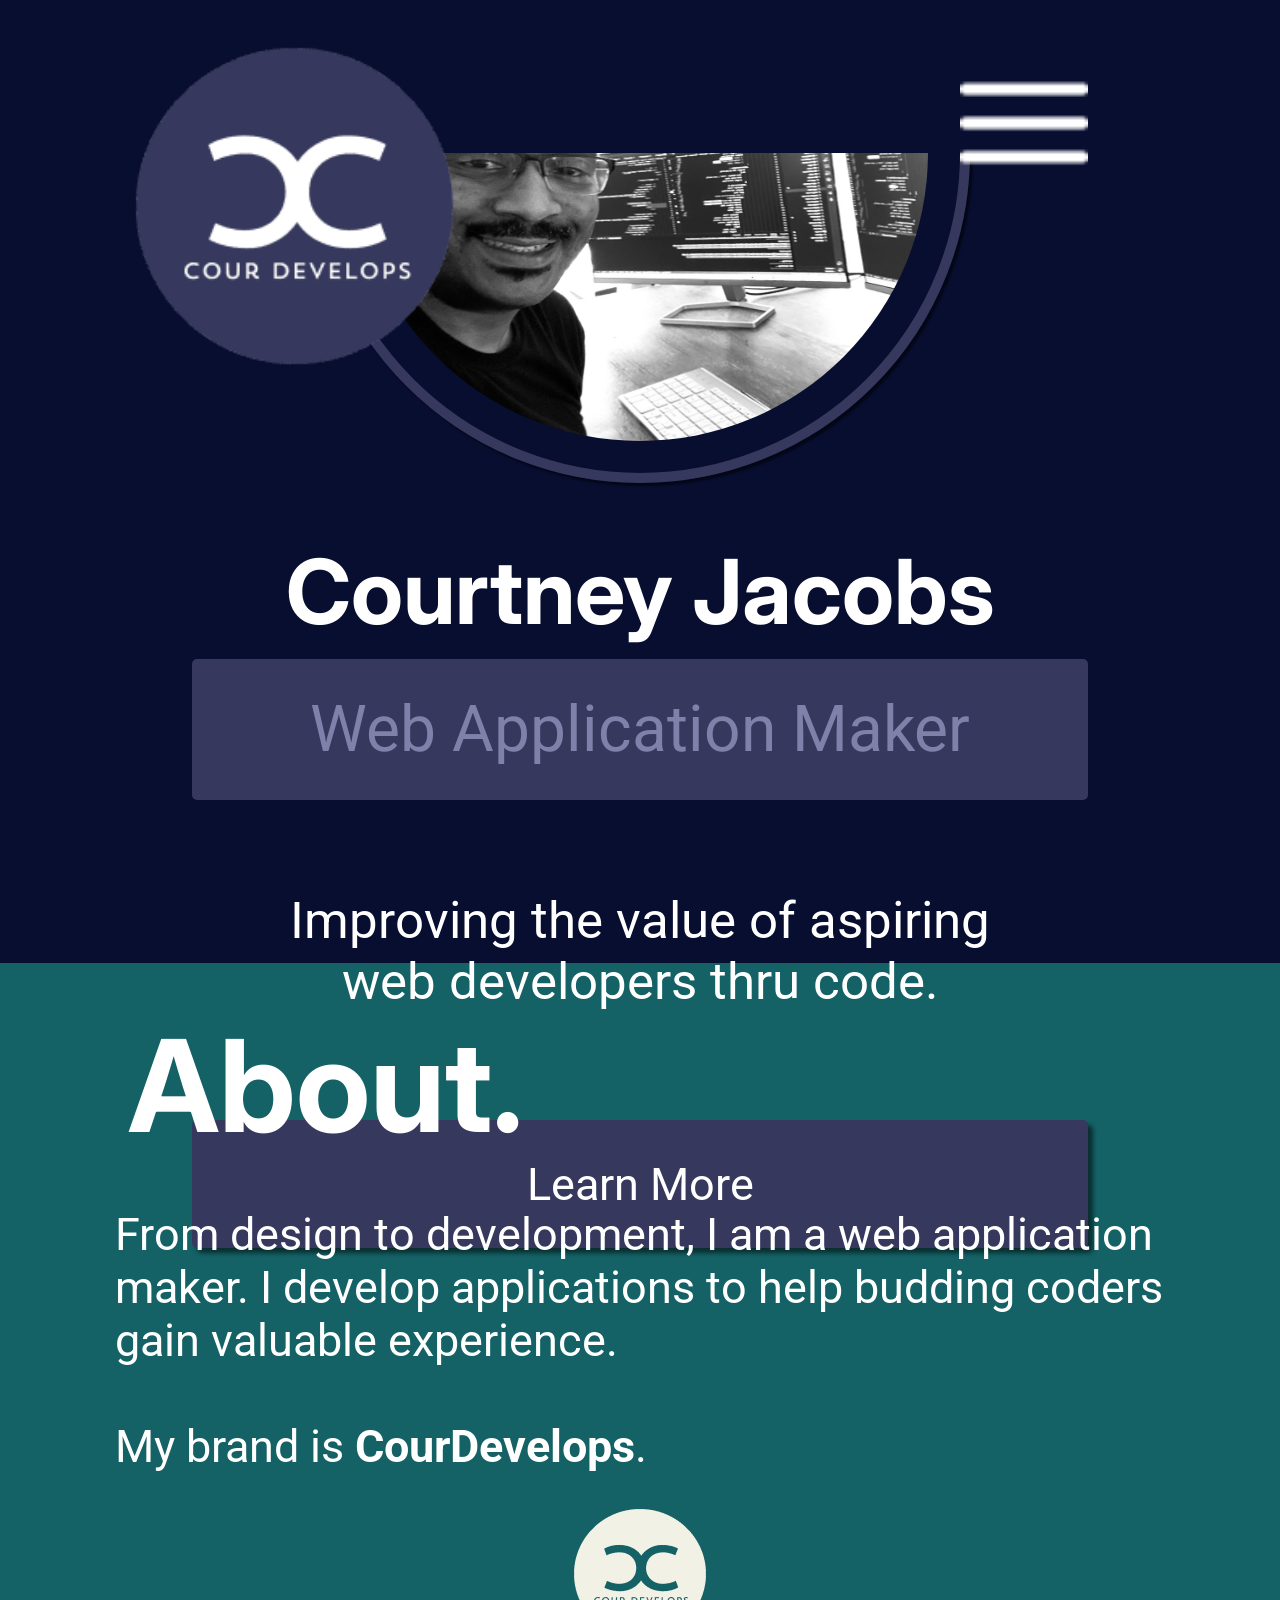
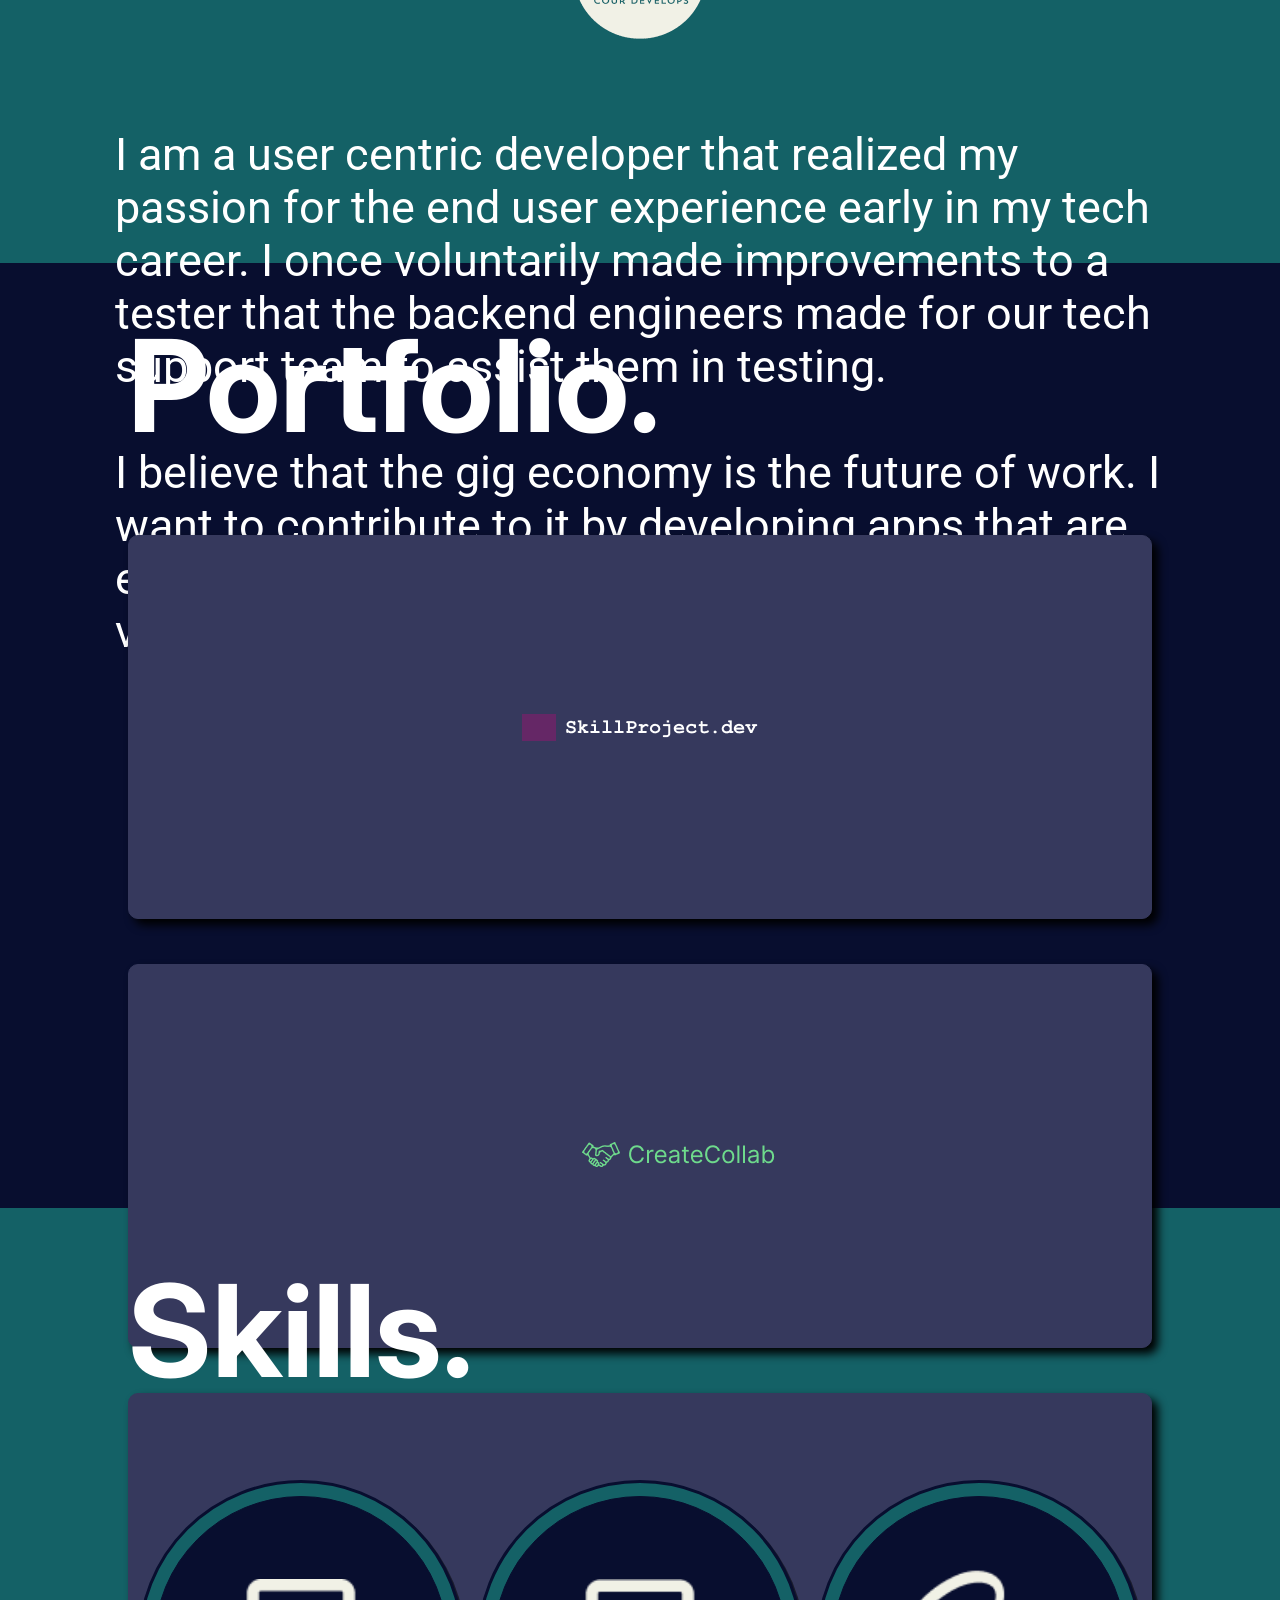
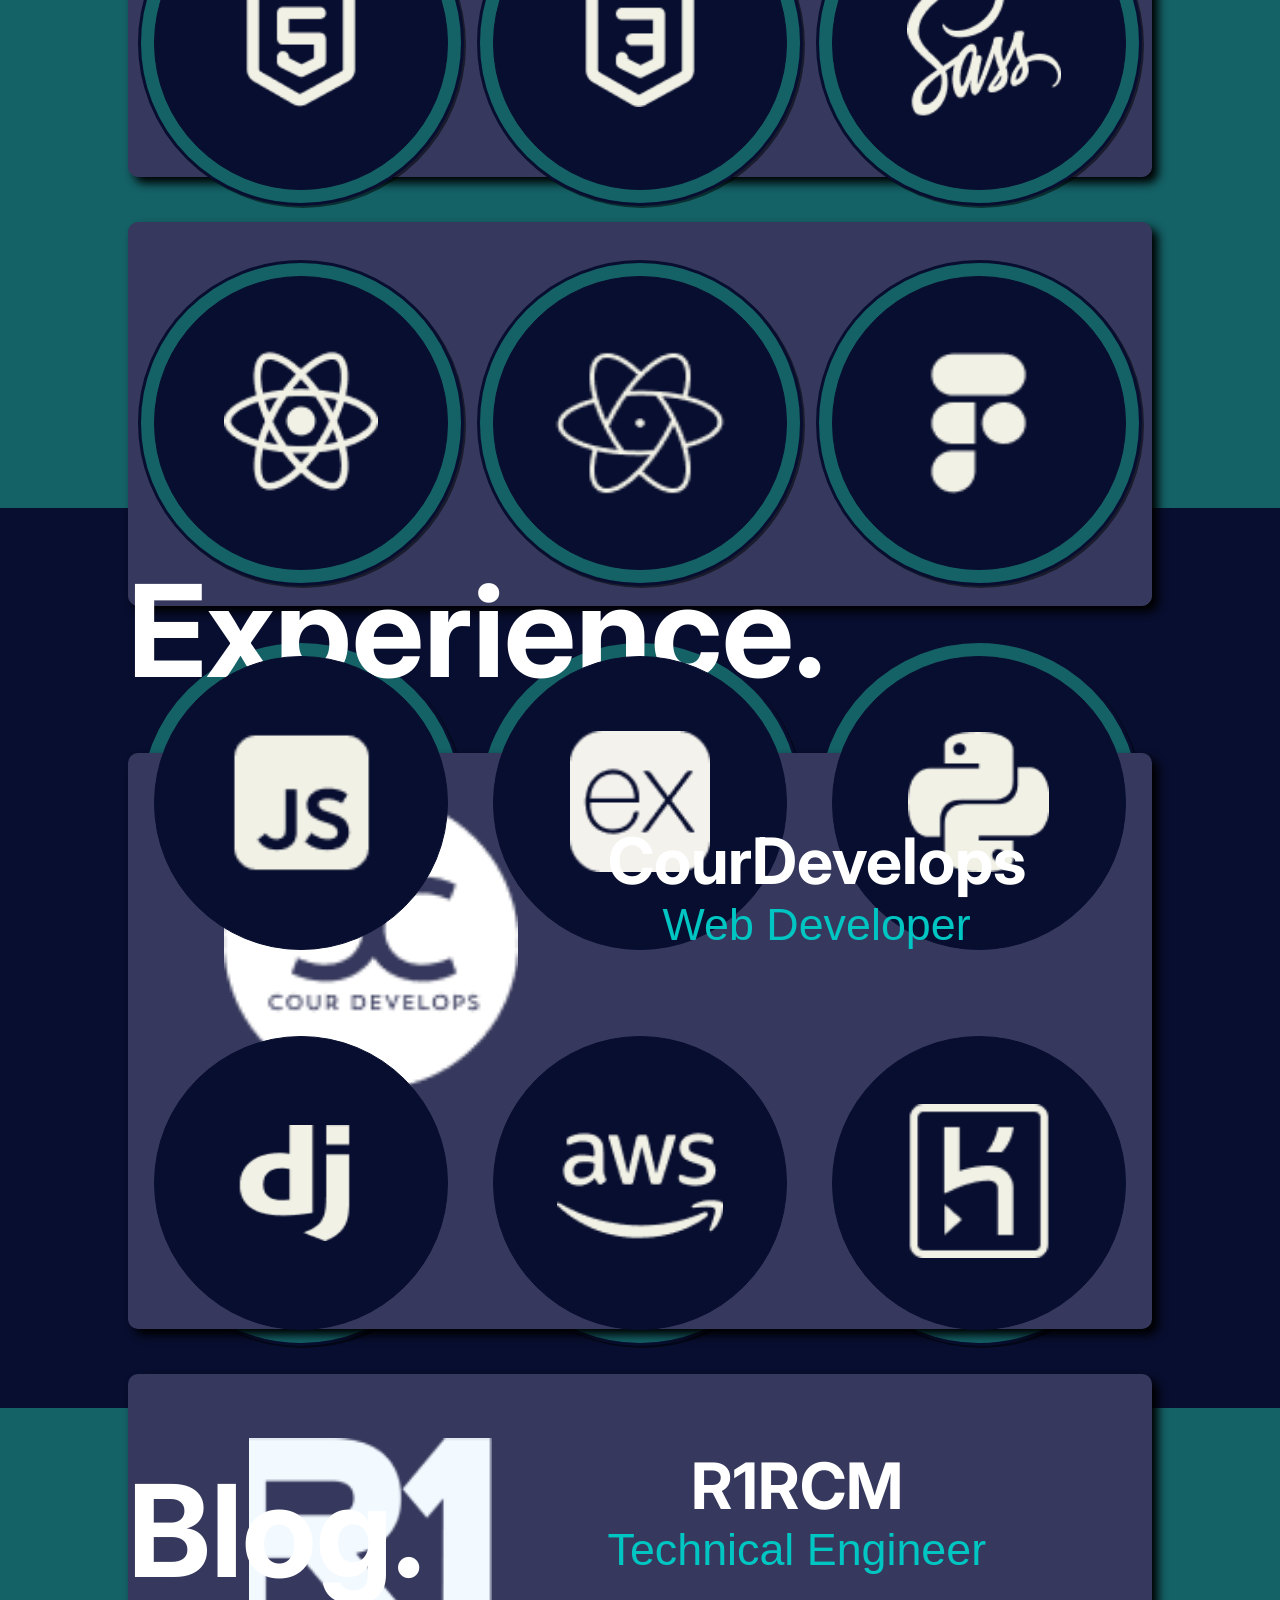
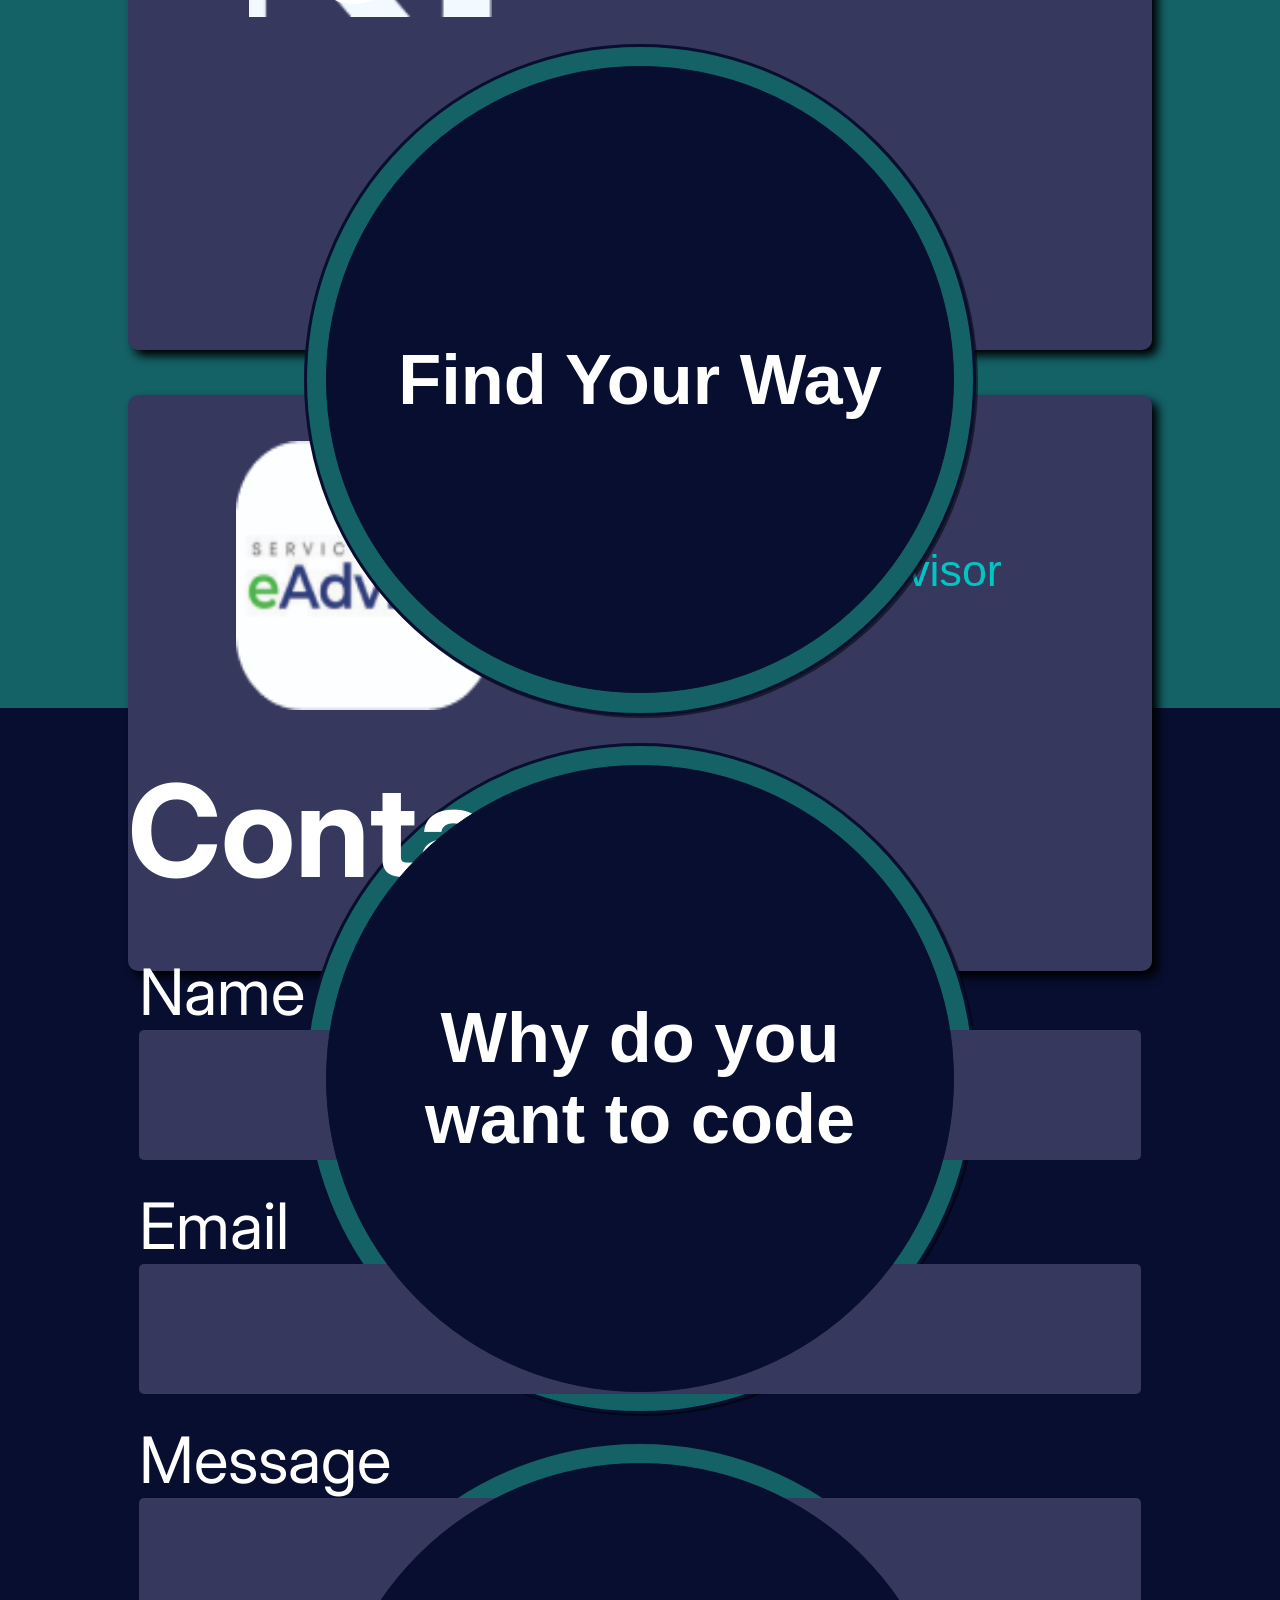
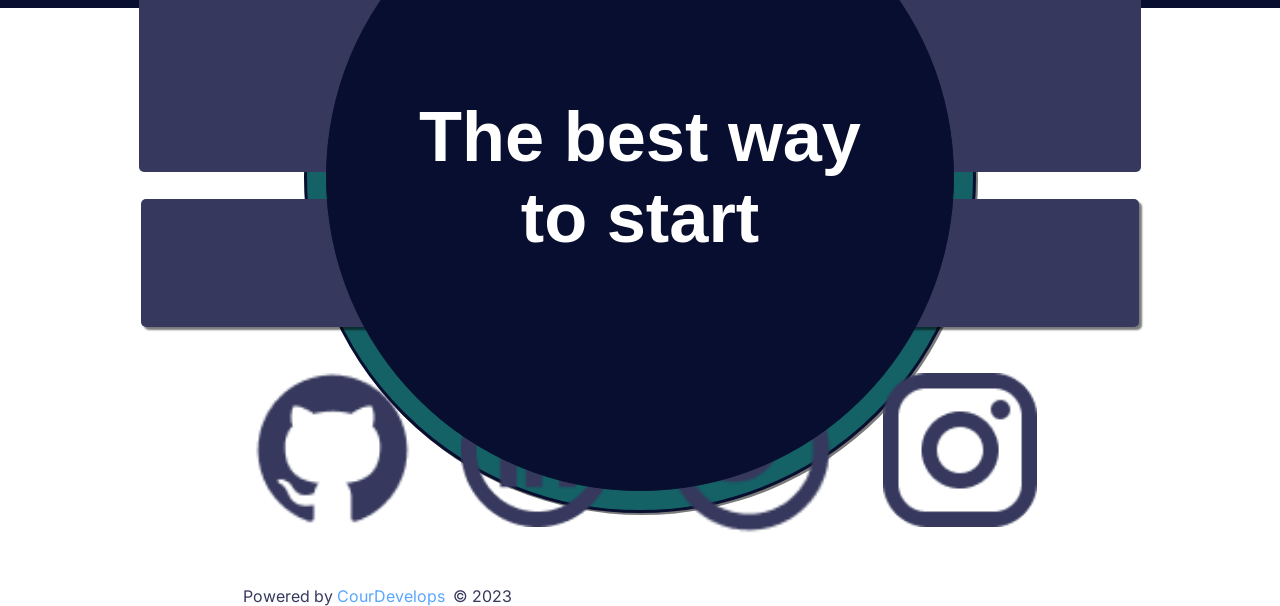
==== commit db81683a: "app 2 js done" ====
--- a/index.html
+++ b/index.html
@@ -175,7 +175,7 @@
                             <!-- The App Links -->
                             <div class="app1_links">
                                 <!-- Github Circle -->
-                                <a href="#" class="github_link">
+                                <a target="_blank" href="https://github.com" class="github_link">
                                     <img src="/img/socials/GreenSocials/github_green.png" id="github_app_link" alt="github">
                                 </a>
                                 <!-- Link Circle -->
@@ -193,7 +193,7 @@
                     <!-- /////////////////////////////////////// -->
                     <!-- /////////////////////////////////////// -->
                     <!-- App 2 Description -->
-                    <div class="app2content">
+                    <div class="app2content" id="app2content">
                         <div class="app2description">
                             <header class="app2_logo">
                                 <img src="/img/Projects/CreateCollab2.png" id="create_collab" alt="create_collab">
@@ -236,7 +236,7 @@
                             <!-- The App Links -->
                             <div class="app2_links">
                                 <!-- Github Circle -->
-                                <a href="#" class="github_link">
+                                <a target="_blank" href="https://github.com" class="github_link">
                                     <img src="/img/socials/GreenSocials/github_green.png" id="github_app_link" alt="github">
                                 </a>
                                 <!-- Link Circle -->
@@ -246,7 +246,7 @@
                             </div>
                         </div>
                         <!-- Back Arrow -->
-                        <button class="app1_back_arrow">
+                        <button class="app2_back_arrow">
                             <img src="/img/arrows/grey_back_arrow.png" id="back_arrow" alt="back_arrow">
                         </button>
                     </div>
@@ -279,7 +279,7 @@
                     </button>
                     <button class="portfolio_square" id="app_2">
                         <div class="app">
-                            <img src="./img/Projects/CreateCollab.png" id="create_collab" alt="create_collab">
+                            <img src="./img/Projects/CreateCollab2.png" id="create_collab" alt="create_collab">
                         </div>
                     </button>
                     <button class="portfolio_square" id="app_3">
--- a/style.css
+++ b/style.css
@@ -392,7 +392,7 @@
 * body .container .section_three .section_three_bottom .appcontent .appdescription .app1_links .github_link #github_app_link {
   width: 10vw;
   height: 10vw;
-  margin: 0 0 0 0.05vw;
+  margin: 0 0 0 0.049vw;
 }
 * body .container .section_three .section_three_bottom .appcontent .appdescription .app1_links .link_link {
   display: flex;
@@ -426,6 +426,7 @@
   left: 100%;
   width: 100%;
   z-index: 100;
+  position: fixed;
   display: flex;
   flex-direction: column;
   justify-content: center;
@@ -439,16 +440,16 @@
   background-color: #36395D;
   border-radius: 5px;
   flex-direction: column;
-  width: 100%;
+  width: 85%;
   height: 84vh;
   transition: ease-in 0.8s;
   display: flex;
   flex-direction: column;
   align-items: center;
-  margin: -35vh 0 0 0;
+  margin: 0vh 0 0 0;
 }
 * body .container .section_three .section_three_bottom .app2content .app2description .app2_logo #create_collab {
-  margin: 4vh 0 0 9vw;
+  margin: 4vh 0 0 8.5vw;
 }
 * body .container .section_three .section_three_bottom .app2content .app2description .app2_description p {
   color: white;
@@ -575,7 +576,7 @@
 * body .container .section_three .section_three_bottom .app2content .app2description .app2_links .github_link #github_app_link {
   width: 10vw;
   height: 10vw;
-  margin: 0 0 0 0.05vw;
+  margin: 0 0 0 0.049vw;
 }
 * body .container .section_three .section_three_bottom .app2content .app2description .app2_links .link_link {
   display: flex;
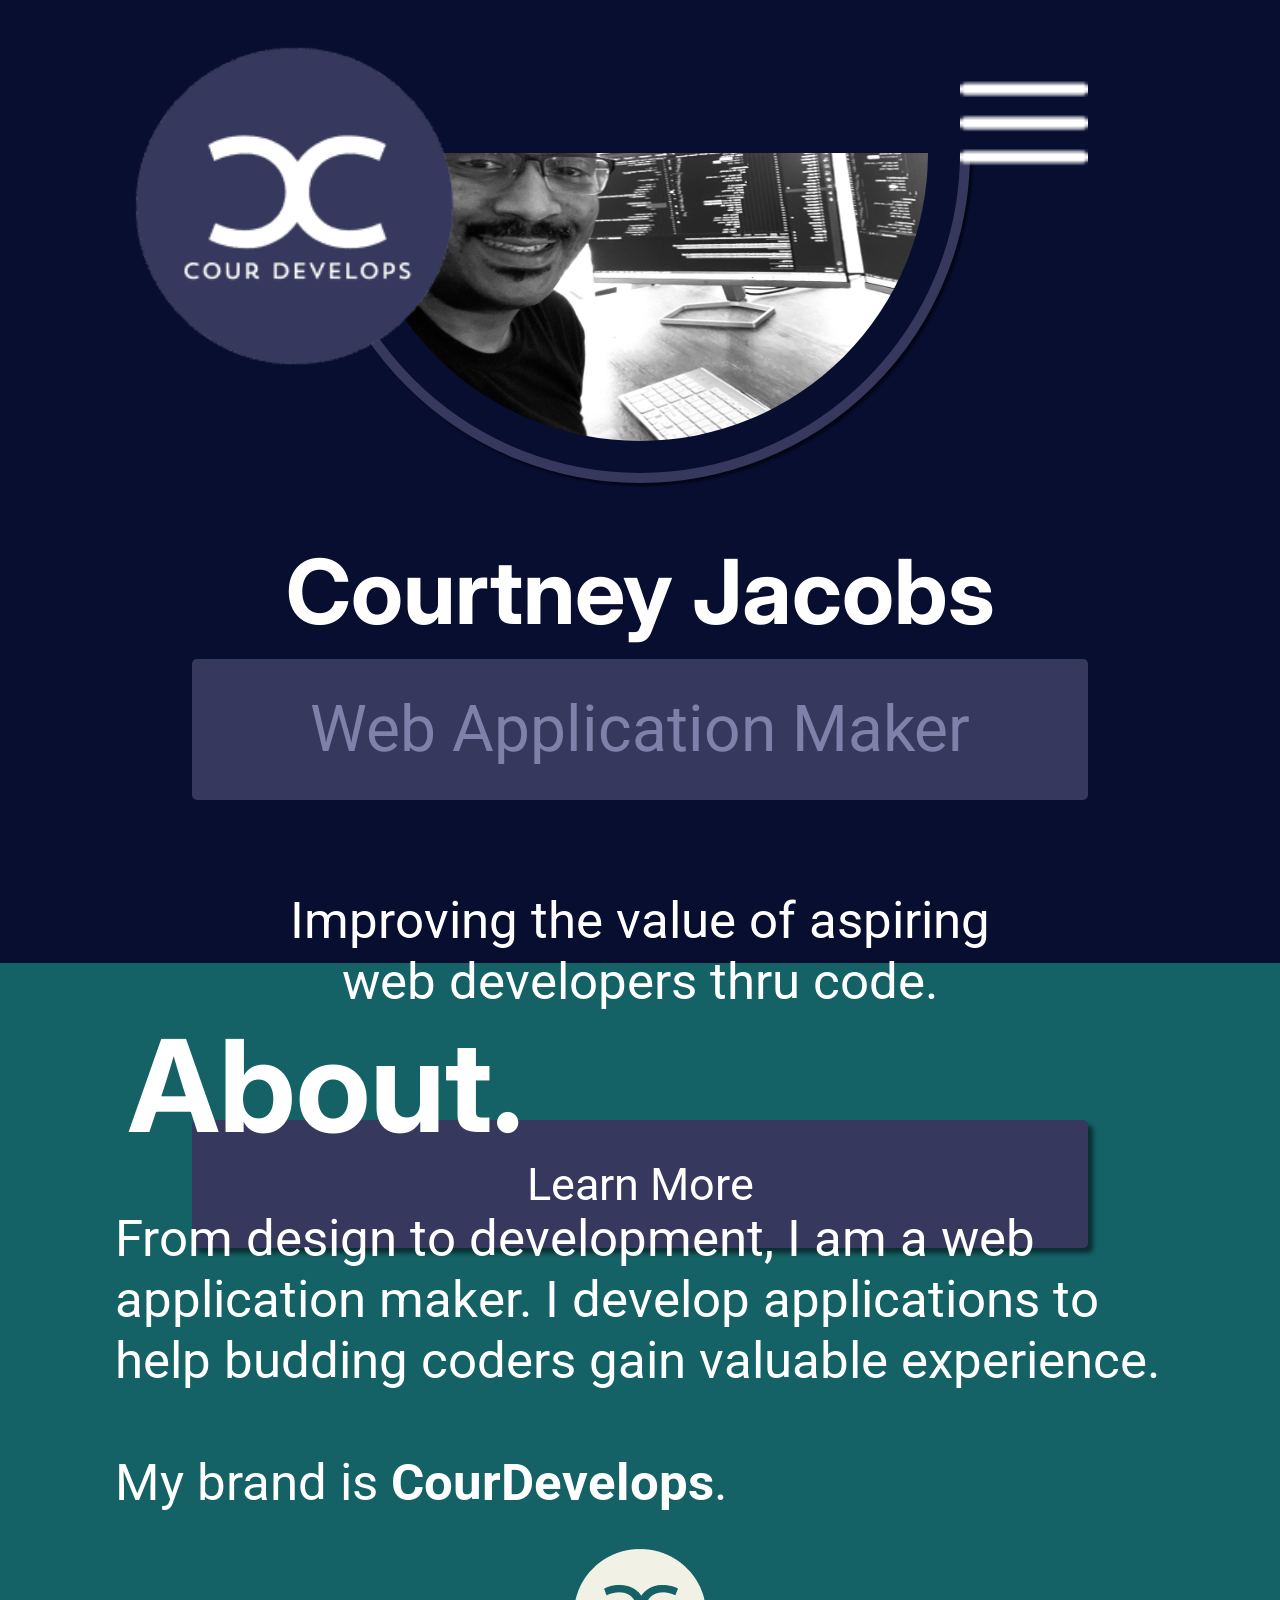
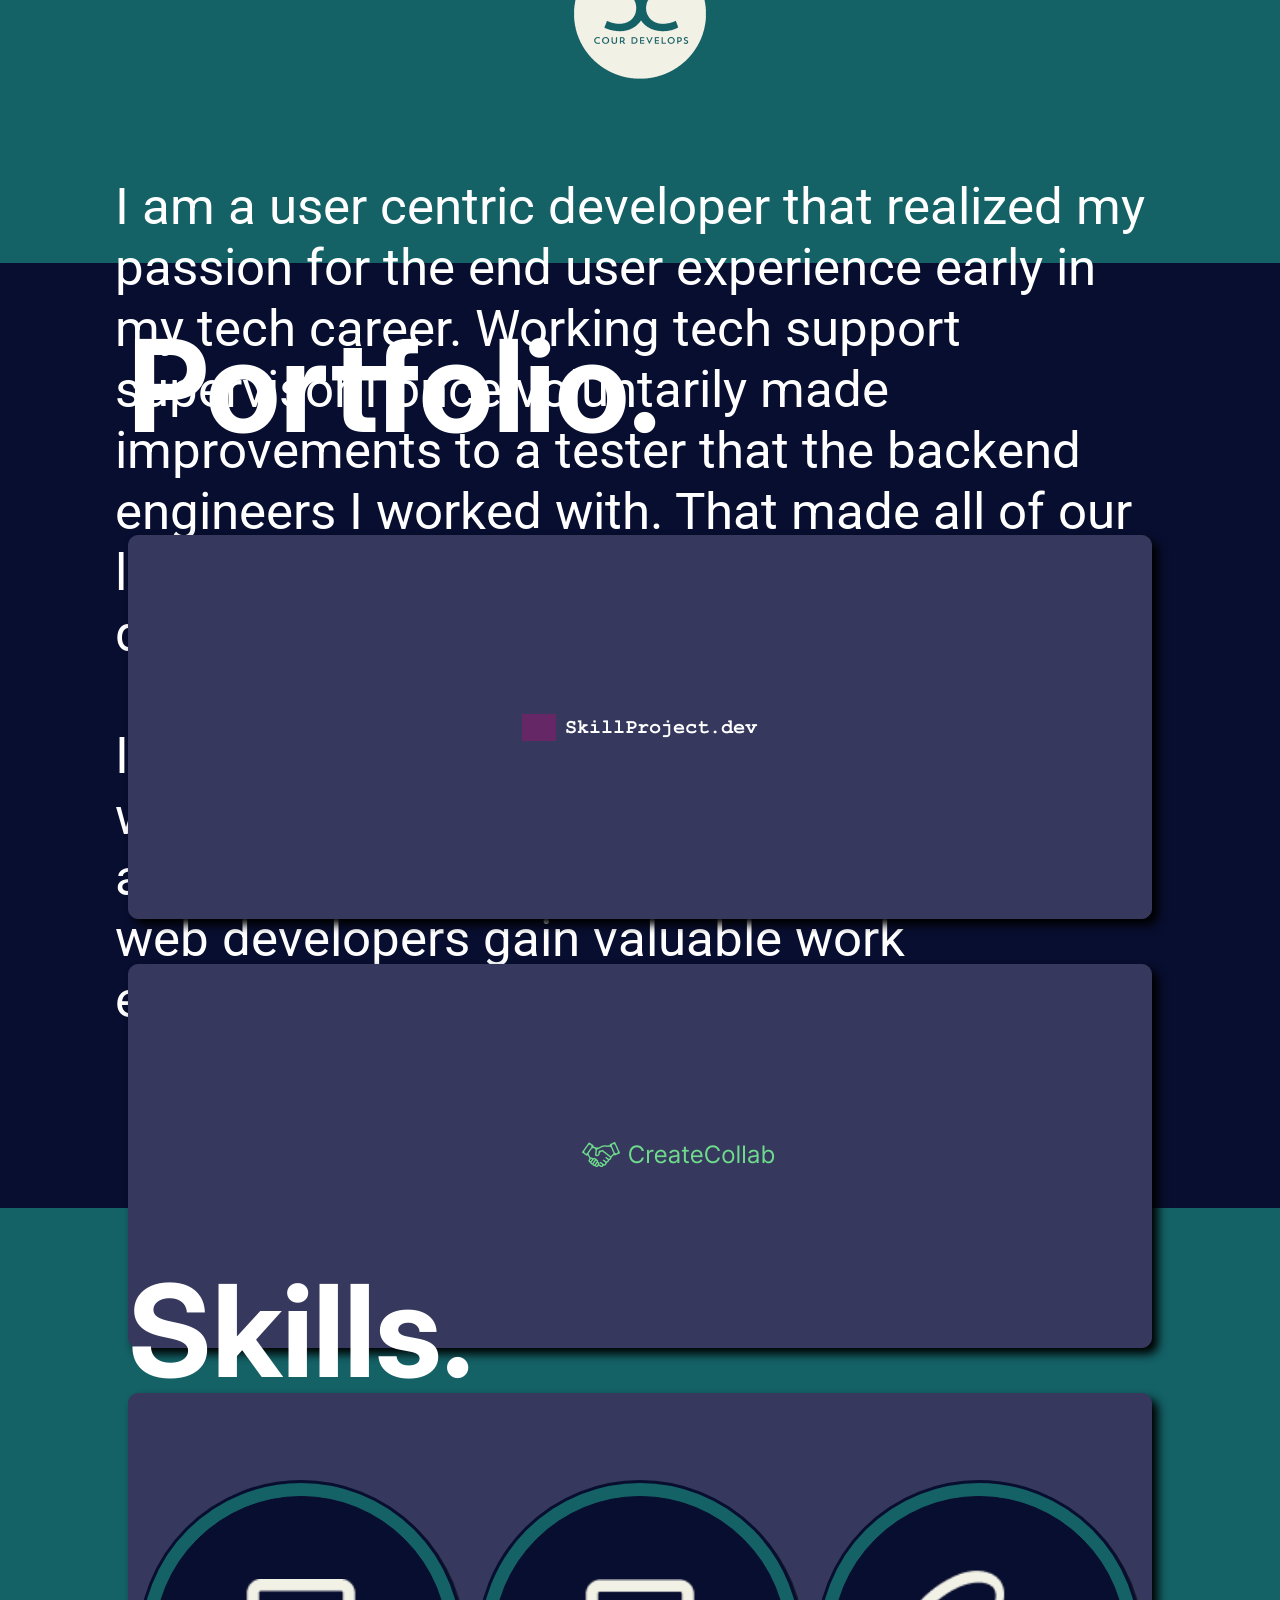
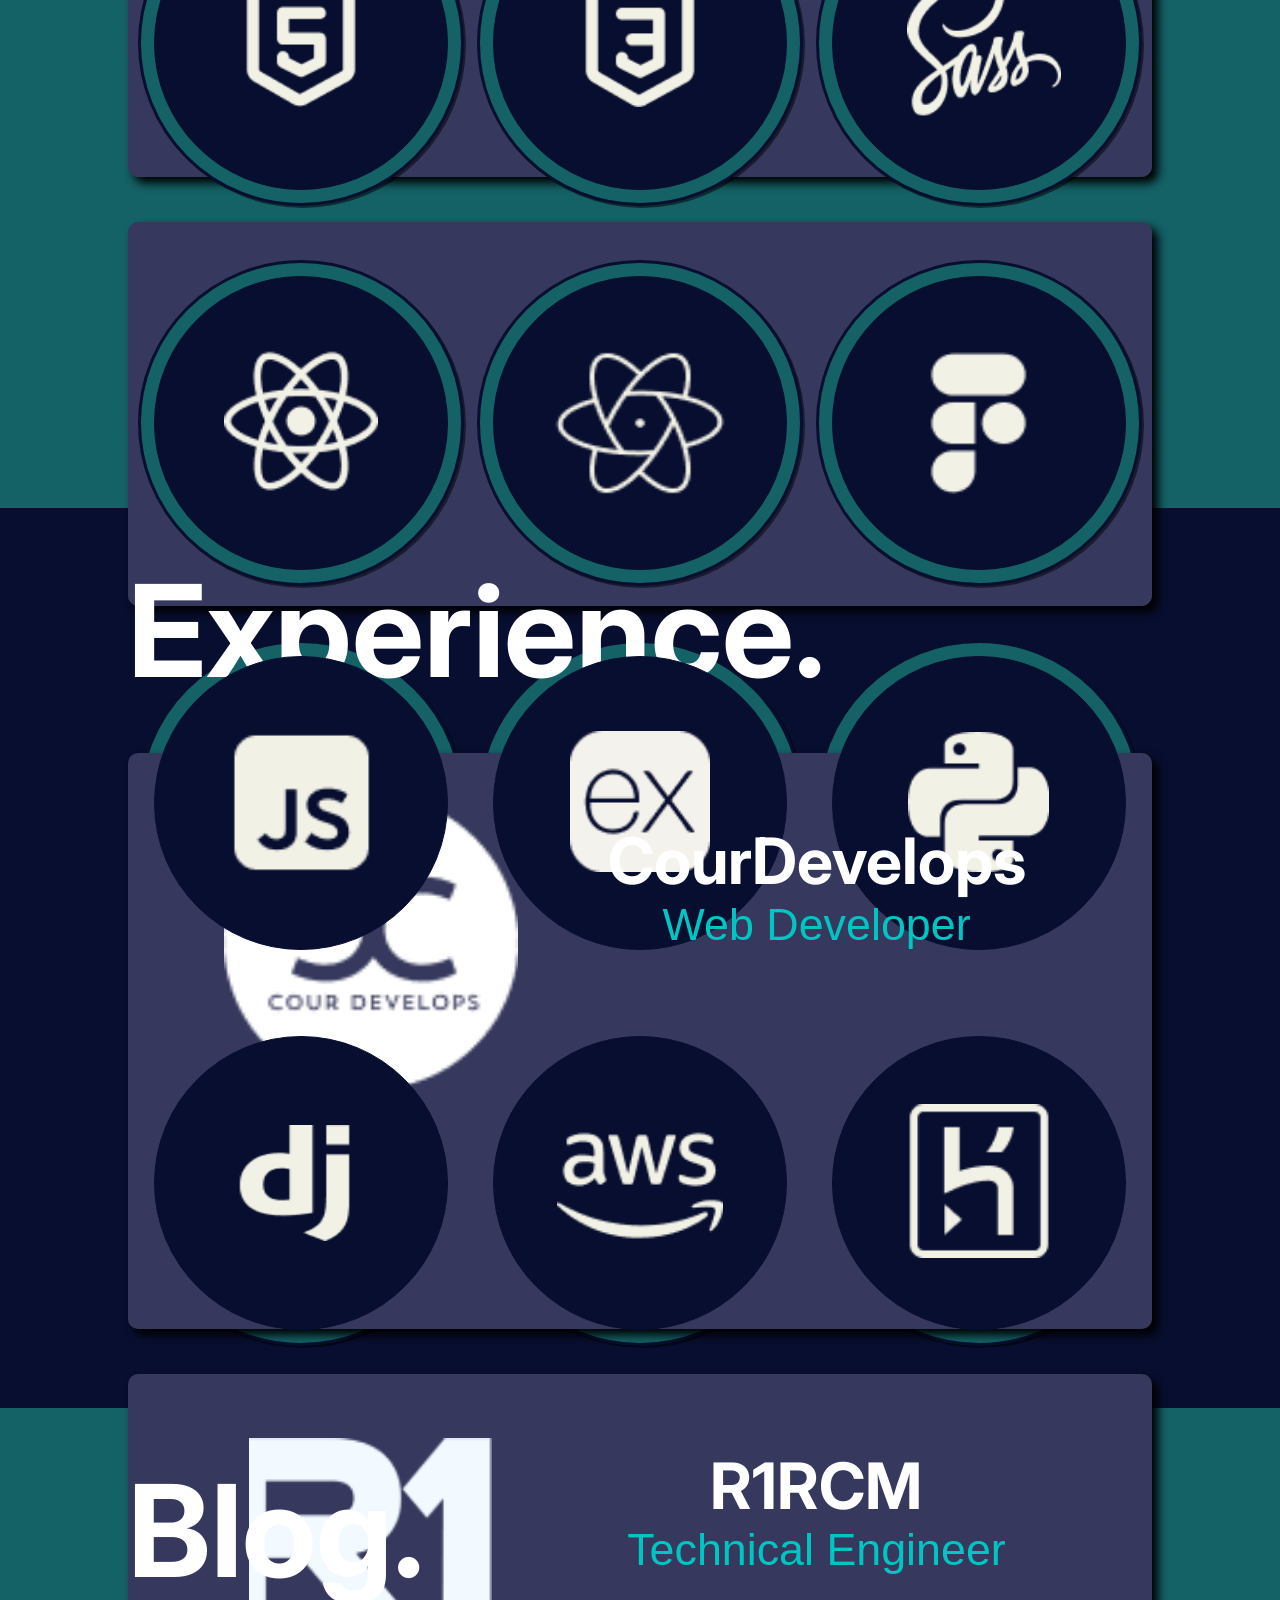
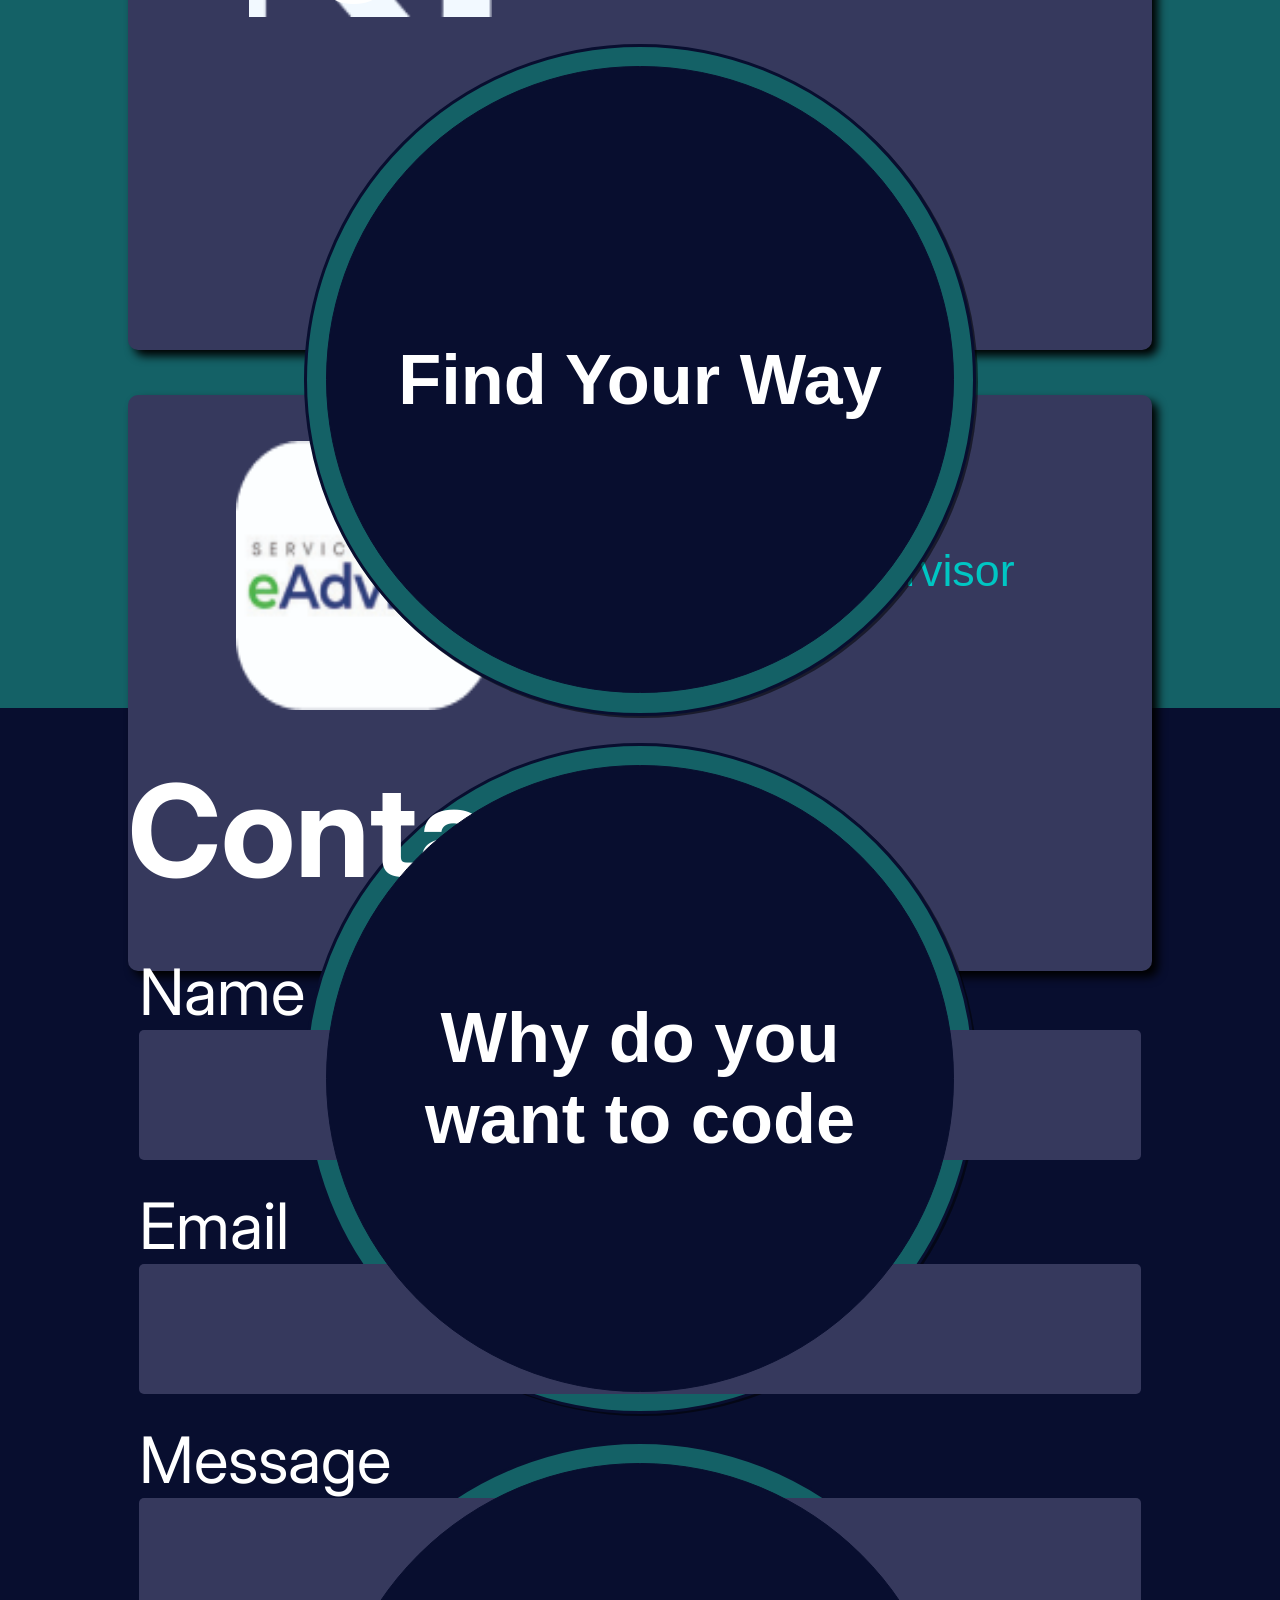
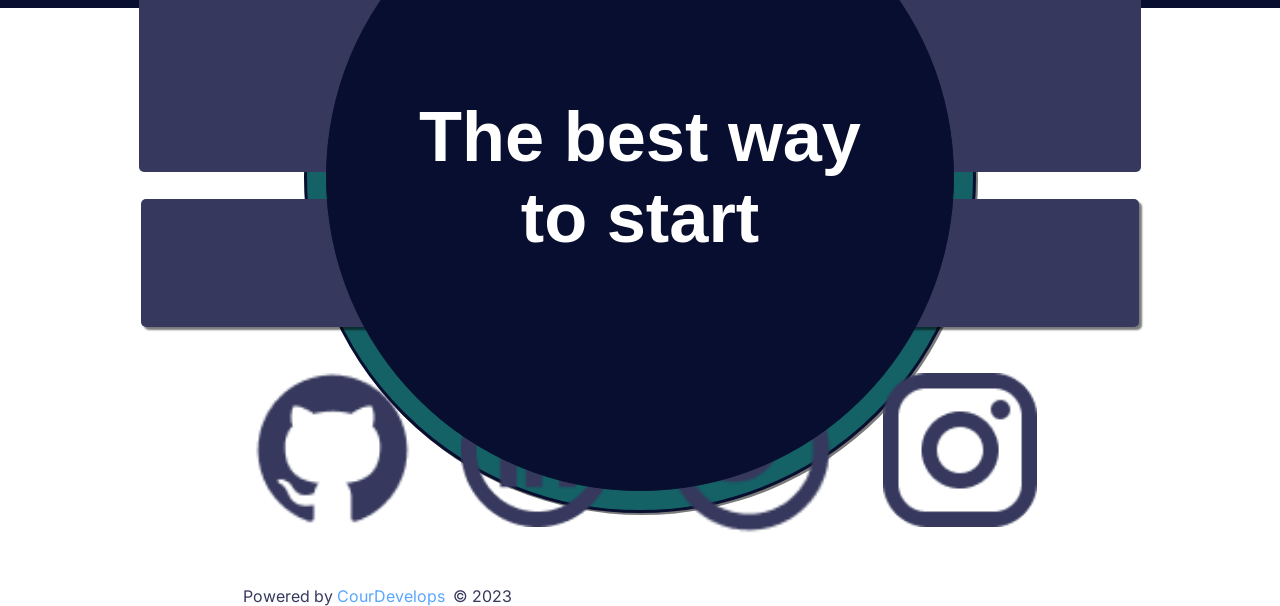
==== commit a12cd69e: "experience done" ====
--- a/index.html
+++ b/index.html
@@ -98,9 +98,8 @@
                     <p>
                         <br>
                         I am a user centric developer that realized my passion for the end user experience
-                        early in my tech career. I once voluntarily made improvements to a tester that the 
-                        backend engineers made for our tech support team to assist 
-                        them in testing. <br><br> I believe that the gig economy is the future of work. 
+                        early in my tech career. Working tech support supervisor I once voluntarily made improvements to a tester that the 
+                        backend engineers I worked with. That made all of our lives easier, and I was hooked on web development since. <br><br> I believe that the gig economy is the future of work. 
                         I want to contribute to it by developing apps that are easy to use 
                         and help budding web developers gain valuable work experience.
                     </p>
@@ -548,7 +547,7 @@
                         <div class="detailed_description">
                             <div class="courdevelops_dates">
                                 <h1>Dates:</h1>
-                                <p>March 2020 - Present</p>
+                                <p>Mar 2020 - Present</p>
                             </div>
                             <div class="courdevelops_duties">
                                 <h1>Duties:</h1>
@@ -559,7 +558,7 @@
                         </div>
                     </div>
                 </button>
-                <button class="experience_box">
+                <button class="experience_box" id="r1rcm_button">
                     <!-- RCR1M -->
                     <!-- Logo -->
                     <div class="r1rcm_logo">
@@ -569,13 +568,26 @@
                     <!-- <div class="vl" id="r1rcm_vl"></div> -->
                     <!-- Description -->
                     <div class="r1rcm_description">
-                        <div class="main_description">
+                        <div class="main_description_r1rcm">
                             <h1>R1RCM</h1>
                             <p>Technical Engineer</p>
                         </div>
+                        <!-- The Job Description -->
+                        <div class="detailed_description_r1rcm">
+                            <div class="r1rcm_dates">
+                                <h1>Dates:</h1>
+                                <p>Nov 2018 - Mar 2020</p>
+                            </div>
+                            <div class="r1rcm_duties">
+                                <h1>Duties:</h1>
+                                <p>Workstation configurations</p>
+                                <p>Group policy</p>
+                                <p>Network engineering</p>
+                            </div>
+                        </div>
                     </div>
                 </button>
-                <button class="experience_box">
+                <button class="experience_box" id="slea_button">
                     <!-- SLEA -->
                     <!-- Logo -->
                     <div class="slea_logo">
@@ -585,9 +597,22 @@
                     <!-- <div class="vl"></div> -->
                     <!-- Description -->
                     <div class="slea_description">
-                        <div class="main_description">
+                        <div class="main_description_slea">
                             <h1>SLEA</h1>
                             <p>Technical Supervisor</p>
+                        </div>
+                        <!-- The Job Description -->
+                        <div class="detailed_description_slea">
+                            <div class="slea_dates">
+                                <h1>Dates:</h1>
+                                <p>Nov 2018 - Mar 2020</p>
+                            </div>
+                            <div class="slea_duties">
+                                <h1>Duties:</h1>
+                                <p>Tier 1 task Delegation</p>
+                                <p>Perform/Stress Testing</p>
+                                <p>TCP/IP configuration</p>
+                            </div>
                         </div>
                     </div>
                 </button>
--- a/style.css
+++ b/style.css
@@ -198,7 +198,7 @@
   width: 82%;
   color: white;
   font-family: "Roboto", sans-serif;
-  font-size: 3.5vw;
+  font-size: 4vw;
 }
 * body .container .section_two .section_two_bottom .about_content .about_page_Logo {
   display: flex;
@@ -1150,23 +1150,50 @@
   height: 14vw;
 }
 * body .container .section_five .section_five_bottom .experience_box .r1rcm_description {
-  margin: 8vh 0 0 9vw;
-}
-* body .container .section_five .section_five_bottom .experience_box .r1rcm_description .main_description {
+  margin: 8vh 0 0 4vw;
+}
+* body .container .section_five .section_five_bottom .experience_box .r1rcm_description .main_description_r1rcm {
   transition: 0.9s all ease-in;
   border: none;
   background-color: #36395D;
 }
-* body .container .section_five .section_five_bottom .experience_box .r1rcm_description .main_description h1 {
+* body .container .section_five .section_five_bottom .experience_box .r1rcm_description .main_description_r1rcm h1 {
   color: white;
   font-size: 5vw;
   font-family: "Inter", sans-serif;
 }
-* body .container .section_five .section_five_bottom .experience_box .r1rcm_description .main_description p {
+* body .container .section_five .section_five_bottom .experience_box .r1rcm_description .main_description_r1rcm p {
   color: #00C6C3;
   font-size: 1em;
   font-size: 3.5vw;
 }
+* body .container .section_five .section_five_bottom .experience_box .r1rcm_description .main_description_r1rcm.dissapear {
+  transition: 0.7s all ease-out;
+  opacity: 0;
+}
+* body .container .section_five .section_five_bottom .experience_box .r1rcm_description .detailed_description_r1rcm {
+  margin: -9vh 0 0 5vw;
+  text-align: left;
+  opacity: 0;
+  display: flex;
+  flex-direction: column;
+  gap: 1vh;
+  transition: 0.1s all ease-in;
+}
+* body .container .section_five .section_five_bottom .experience_box .r1rcm_description .detailed_description_r1rcm h1 {
+  color: #00C6C3;
+  font-size: 3.5vw;
+  font-family: "Inter", sans-serif;
+  margin: 0 0 0.5vh 0;
+}
+* body .container .section_five .section_five_bottom .experience_box .r1rcm_description .detailed_description_r1rcm p {
+  color: white;
+  font-size: 3.2vw;
+}
+* body .container .section_five .section_five_bottom .experience_box .r1rcm_description .detailed_description_r1rcm.show {
+  transition: 0.9s all ease-in;
+  opacity: 1;
+}
 * body .container .section_five .section_five_bottom .experience_box .slea_logo {
   margin: 5vh 0 0 8vw;
 }
@@ -1177,19 +1204,46 @@
 * body .container .section_five .section_five_bottom .experience_box .slea_description {
   margin: 8vh 0 0 7.5vw;
 }
-* body .container .section_five .section_five_bottom .experience_box .slea_description .main_description {
+* body .container .section_five .section_five_bottom .experience_box .slea_description .main_description_slea {
   transition: 0.9s all ease-in;
   border: none;
   background-color: #36395D;
 }
-* body .container .section_five .section_five_bottom .experience_box .slea_description .main_description h1 {
+* body .container .section_five .section_five_bottom .experience_box .slea_description .main_description_slea h1 {
   color: white;
   font-size: 5vw;
   font-family: "Inter", sans-serif;
 }
-* body .container .section_five .section_five_bottom .experience_box .slea_description .main_description p {
+* body .container .section_five .section_five_bottom .experience_box .slea_description .main_description_slea p {
   color: #00C6C3;
   font-size: 3.5vw;
+}
+* body .container .section_five .section_five_bottom .experience_box .slea_description .main_description_slea.dissapear {
+  transition: 0.7s all ease-out;
+  opacity: 0;
+}
+* body .container .section_five .section_five_bottom .experience_box .slea_description .detailed_description_slea {
+  margin: -9vh 0 0 2vw;
+  text-align: left;
+  opacity: 0;
+  display: flex;
+  flex-direction: column;
+  gap: 1vh;
+  transition: 0.1s all ease-in;
+}
+* body .container .section_five .section_five_bottom .experience_box .slea_description .detailed_description_slea h1 {
+  color: #00C6C3;
+  font-size: 3.5vw;
+  font-family: "Inter", sans-serif;
+  margin: 0 0 0.5vh 0;
+}
+* body .container .section_five .section_five_bottom .experience_box .slea_description .detailed_description_slea p {
+  color: white;
+  font-size: 3.2vw;
+}
+* body .container .section_five .section_five_bottom .experience_box .slea_description .detailed_description_slea.show {
+  transition: 0.9s all ease-in;
+  opacity: 1;
 }
 * body .container .section_six {
   background-color: #146166;
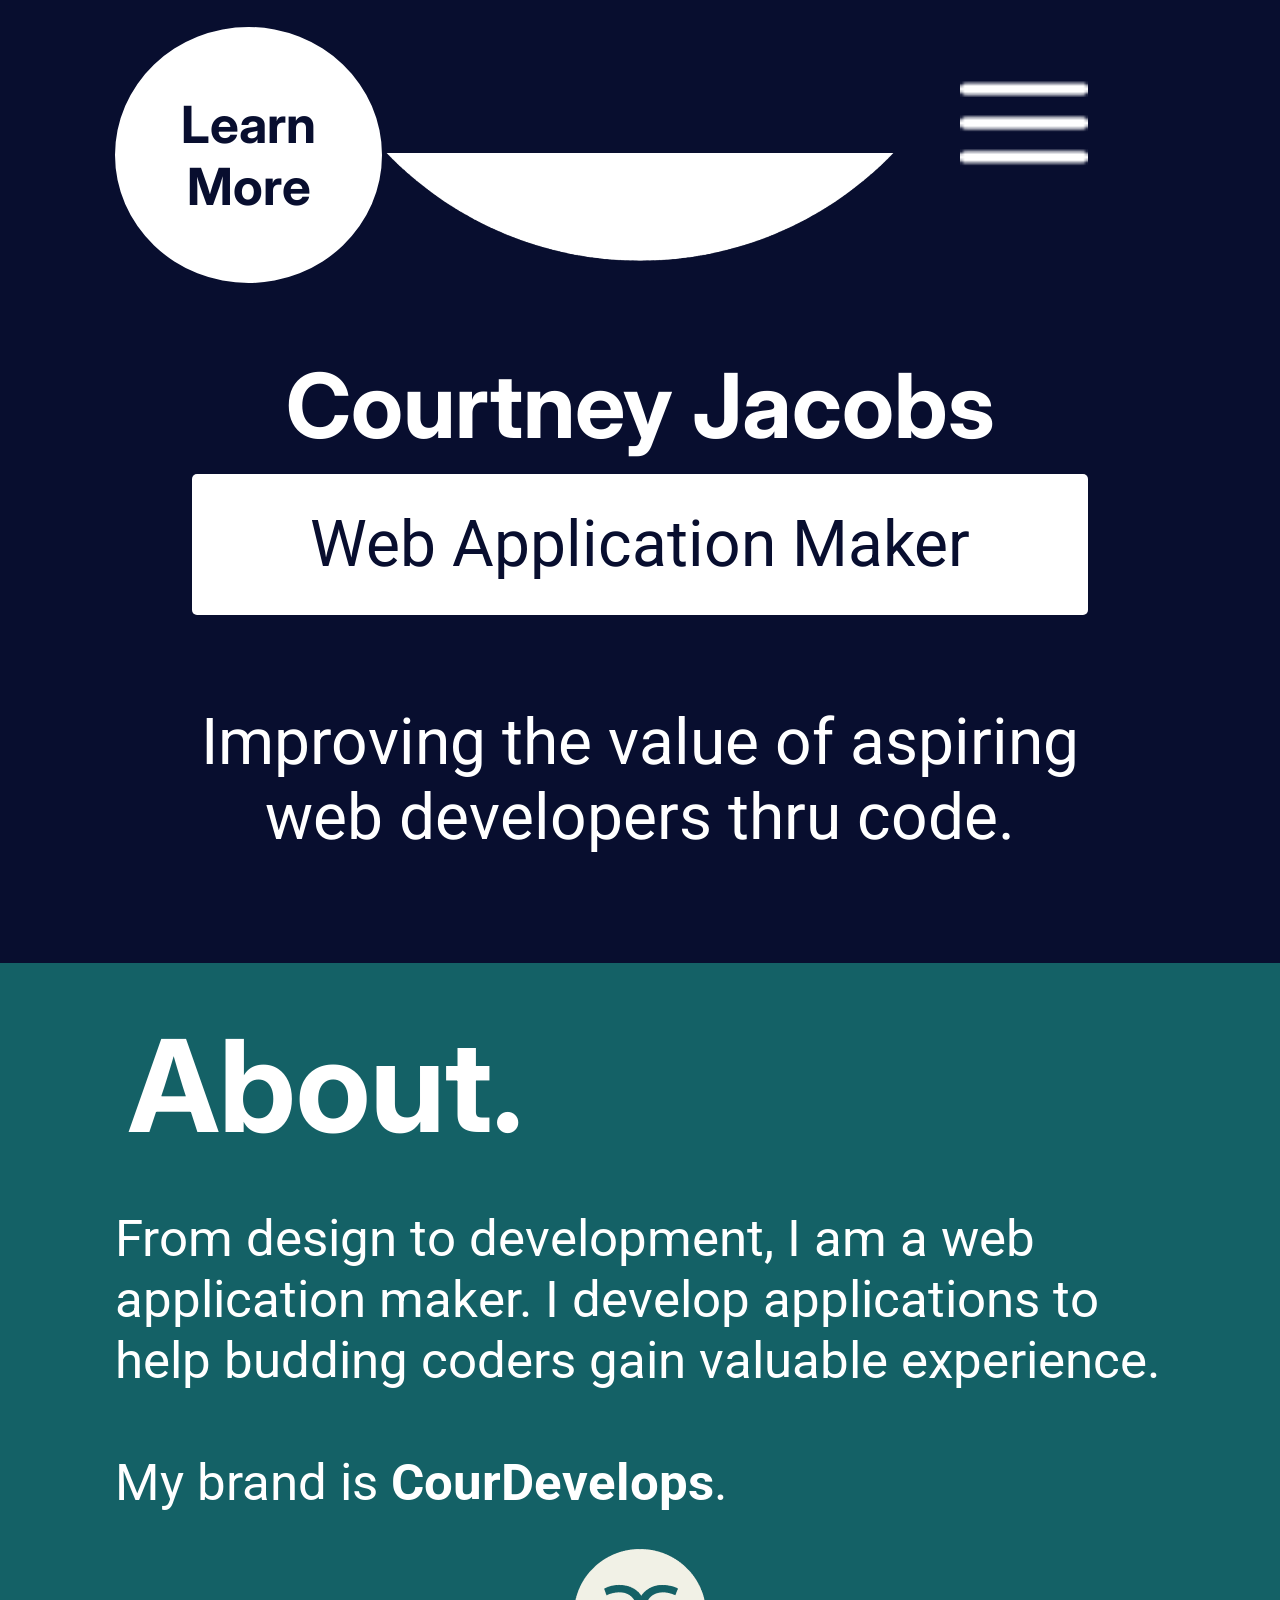
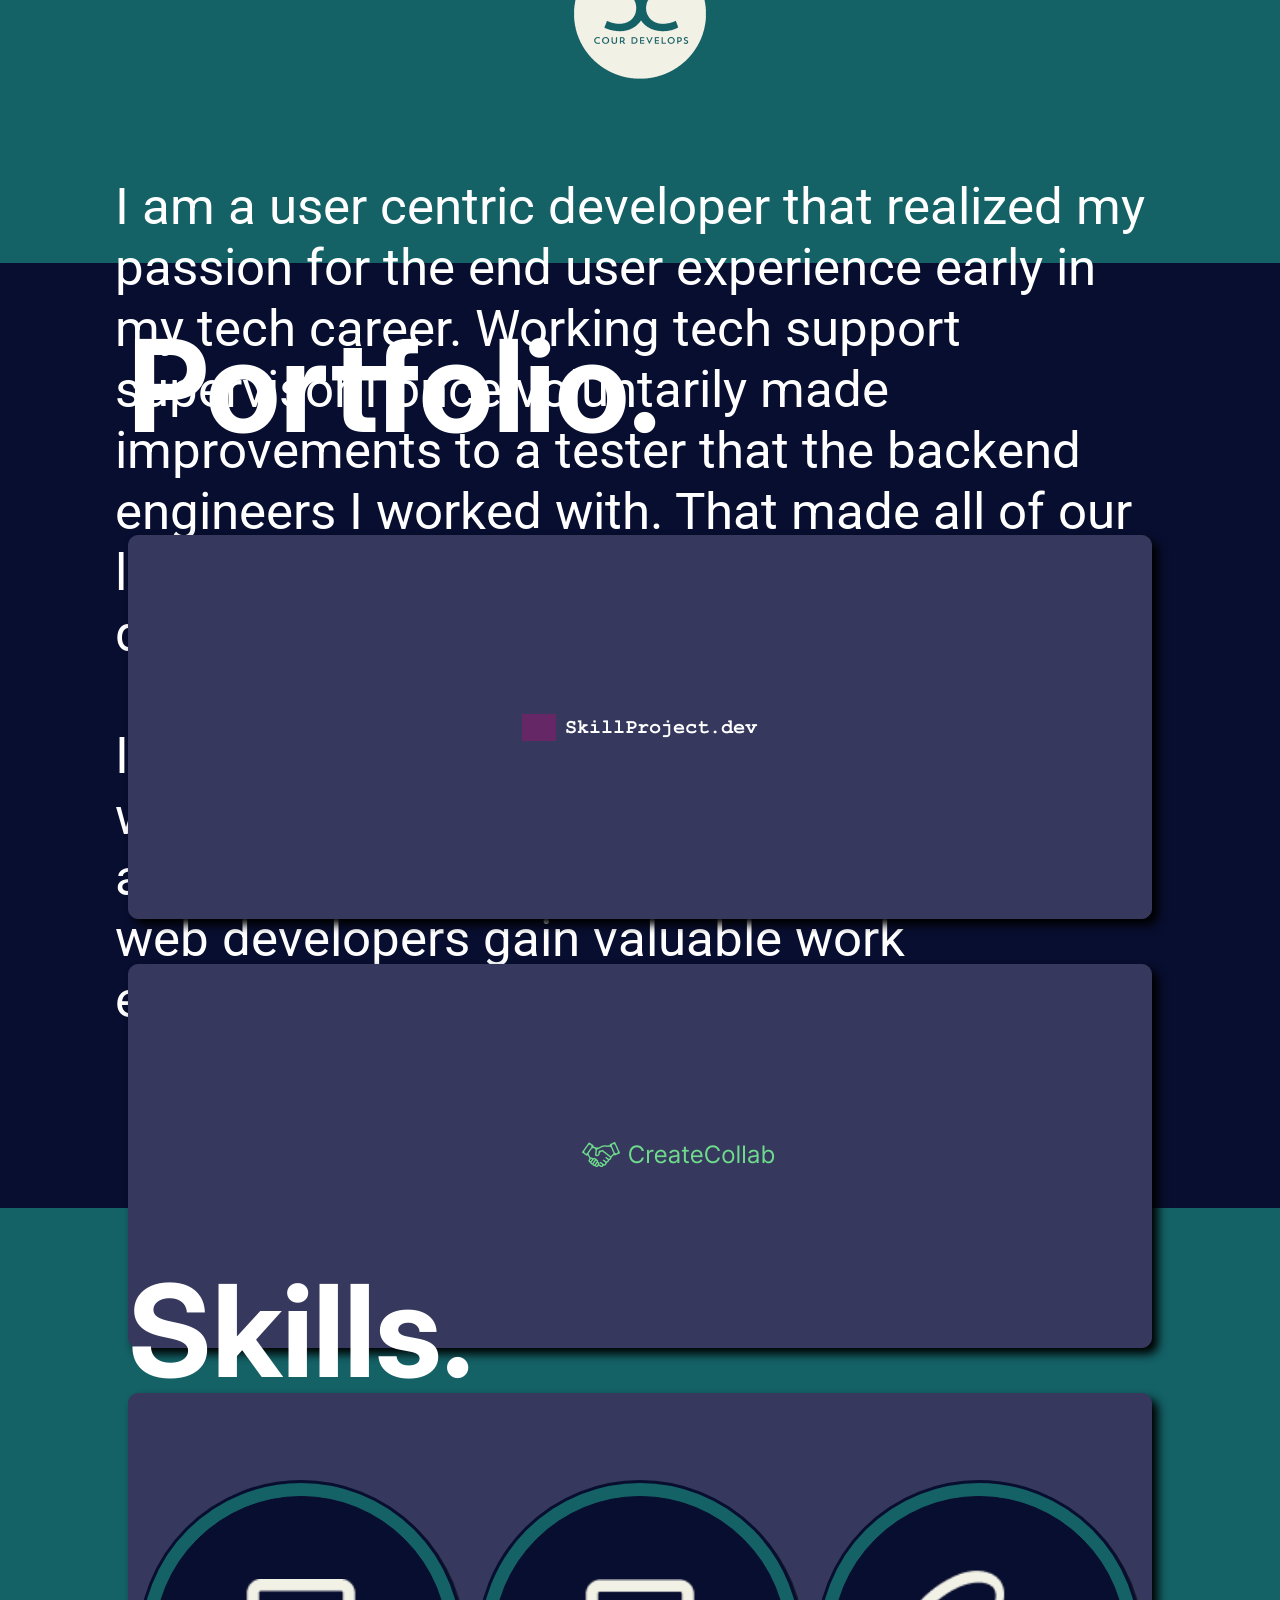
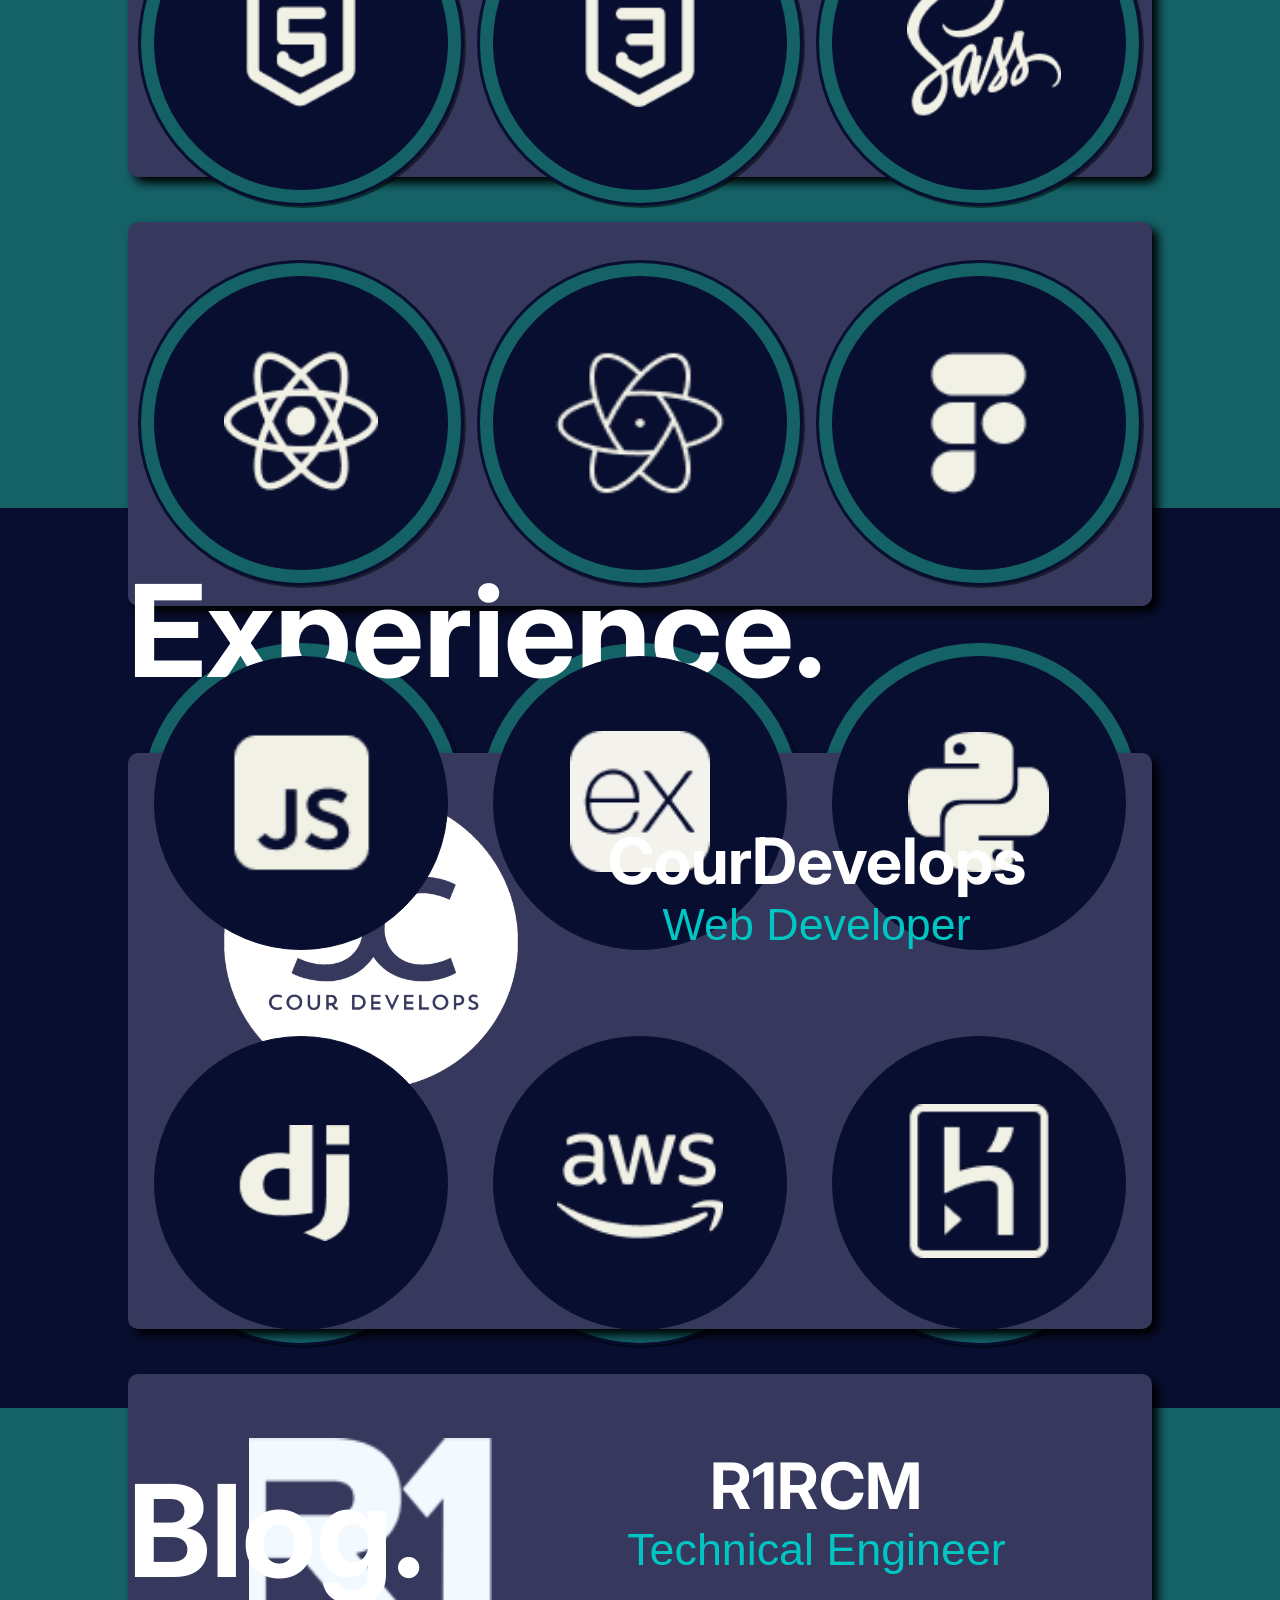
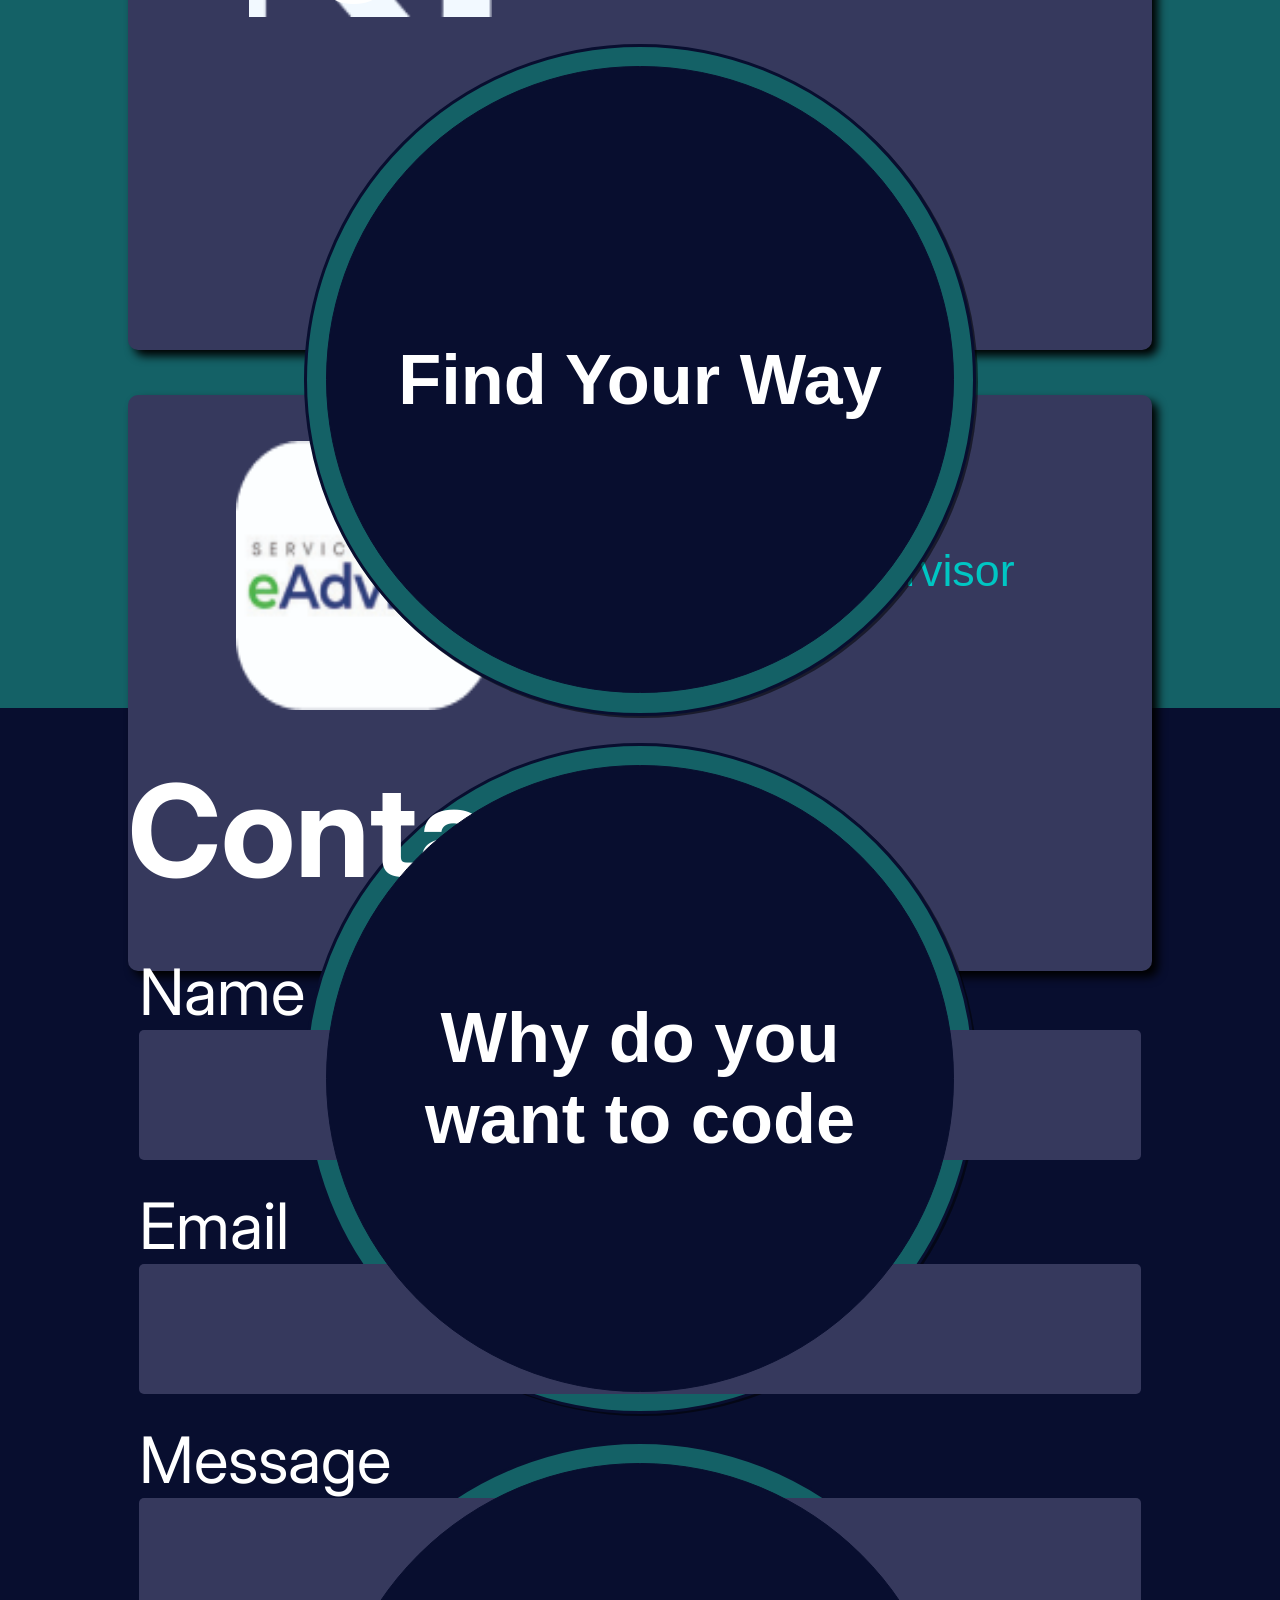
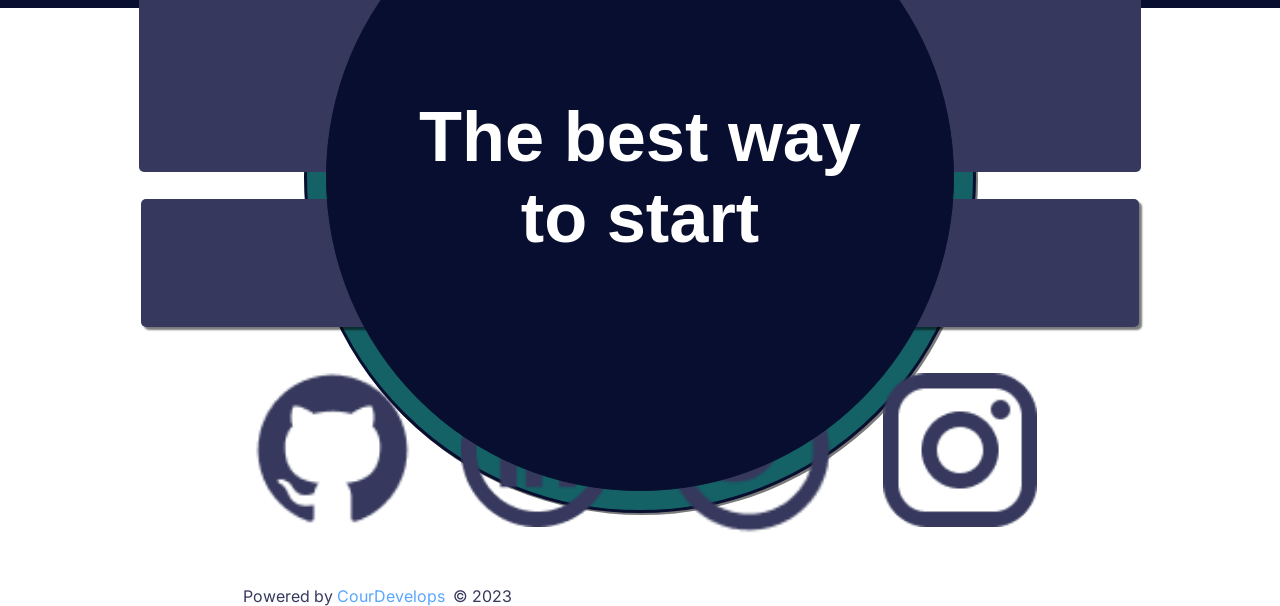
==== commit 4f740fc9: "good layout so far" ====
--- a/index.html
+++ b/index.html
@@ -15,7 +15,10 @@
         <!-- The Main NavBar -->
         <nav class="the_top_nav">
             <div class="nav_top_contents">
-                <img src="./img/Courdevelops 4.png" id="courdevs_top_logo" alt="courdevs_top_logo">
+                <!-- <img src="./img/headshot/screensshot2.jpg" id="courdevs_top_logo" alt="courdevs_top_logo"> -->
+                <div id="courdevs_top_logo">
+                    <a href="#">Learn <br> More</a>
+                </div>
                  <div class="you">
                     <p id="name">Courtney Jacobs</p>
                     <div class="desc_menu_box">
@@ -37,8 +40,9 @@
                 <img src="./img/Courdevelops 4.png" id="courdevs_top_logo" alt="courdevs_top_logo">
             </div> -->
             <div class="section_one_headshot">
-                <img src="./img/headshot/screensshot2.jpg" id="home_headshot" alt="headshot">
-                <div class="back_circle"></div>
+                <img src="./img/CourdevelopsWhite.png" id="home_headshot" alt="">
+                <!-- <img src="./img/headshot/screensshot2.jpg" id="home_headshot" alt="headshot"> -->
+                <!-- <div class="back_circle"></div> -->
             </div>
             <div class="section_one_content">
                 <div class="home_name">
@@ -51,9 +55,9 @@
                     <p>Improving the value of
                         aspiring <br> web developers thru code.</p>
                 </div>
-                <button class="learn_more">
+                <!-- <button class="learn_more">
                     <a href="#about_section">Learn More</a>
-                </button>
+                </button> -->
             </div>
         </div>
         <!-- Section Two -->
--- a/style.css
+++ b/style.css
@@ -22,10 +22,24 @@
   justify-content: space-between;
 }
 * body .container .the_top_nav .nav_top_contents #courdevs_top_logo {
-  width: 28w;
-  height: 28vw;
+  display: flex;
+  justify-content: center;
+  align-items: center;
   margin: 3vh 0 0 9vw;
   transition: 3s all ease-in-out;
+  border: 2px solid white;
+  border-radius: 50%;
+  padding: 5vw;
+  background-color: white;
+}
+* body .container .the_top_nav .nav_top_contents #courdevs_top_logo a {
+  font-family: "Inter", sans-serif;
+  font-weight: bold;
+  text-align: center;
+  color: white;
+  color: #080E2F;
+  font-size: 4vw;
+  text-decoration: none;
 }
 * body .container .the_top_nav .nav_top_contents #courdevs_top_logo.dissapear {
   opacity: 0;
@@ -50,11 +64,13 @@
 }
 * body .container .the_top_nav .nav_top_contents .you .desc_menu_box {
   background-color: #36395D;
+  background-color: white;
   padding: 2vw;
   border-radius: 5px;
 }
 * body .container .the_top_nav .nav_top_contents .you .desc_menu_box #job_description {
   color: #8081AA;
+  color: #080E2F;
   font-size: 3.3vw;
   font-family: "Roboto", sans-serif;
 }
@@ -104,19 +120,18 @@
   flex-direction: column;
   justify-content: center;
   align-items: center;
-  margin: -20vh 0 0 0;
+  margin: 0vh 0 0 0;
 }
 * body .container .section_one .section_one_headshot #home_headshot {
-  width: 45vw;
-  height: 45vw;
-  border-radius: 50%;
-  position: absolute;
+  width: 55vw;
+  height: 55vw;
+  border-radius: 50%;
+  position: absolute;
+  margin: -55vw 0 0 0;
 }
 * body .container .section_one .section_one_headshot .back_circle {
   width: 50vw;
   height: 50vw;
-  border: 7px solid #8081AA;
-  border: 10px solid #36395D;
   border-radius: 50%;
   box-shadow: 3px 3px 2px rgba(0, 0, 0, 0.521);
 }
@@ -125,7 +140,7 @@
   flex-direction: column;
   justify-content: center;
   align-items: center;
-  margin: 6vh 0 0 0;
+  margin: 10vh 0 0 0;
 }
 * body .container .section_one .section_one_content .home_name {
   margin: 0 0 1.5vh 0;
@@ -142,11 +157,13 @@
   width: 70vw;
   height: 11vw;
   background-color: #36395D;
+  background-color: white;
   border-radius: 5px;
 }
 * body .container .section_one .section_one_content .job_description p {
   font-family: "Roboto", sans-serif;
   color: #8081AA;
+  color: #080E2F;
   font-size: 5vw;
 }
 * body .container .section_one .section_one_content .my_mantra {
@@ -156,7 +173,7 @@
 * body .container .section_one .section_one_content .my_mantra p {
   color: white;
   font-family: "Roboto", sans-serif;
-  font-size: 4vw;
+  font-size: 5vw;
   text-align: center;
 }
 * body .container .section_one .section_one_content .learn_more {
@@ -165,15 +182,17 @@
   margin: 12vh 0 -15vh 0;
   border-radius: 5px;
   background-color: #36395D;
+  background-color: white;
   border: none;
   box-shadow: 5px 5px 4px rgba(0, 0, 0, 0.521);
 }
 * body .container .section_one .section_one_content .learn_more a {
   color: #d9e2e2;
   color: white;
+  color: #080E2F;
   text-decoration: none;
   font-family: "Roboto", sans-serif;
-  font-size: 3.5vw;
+  font-size: 4vw;
 }
 * body .container .section_two {
   background-color: #146166;
